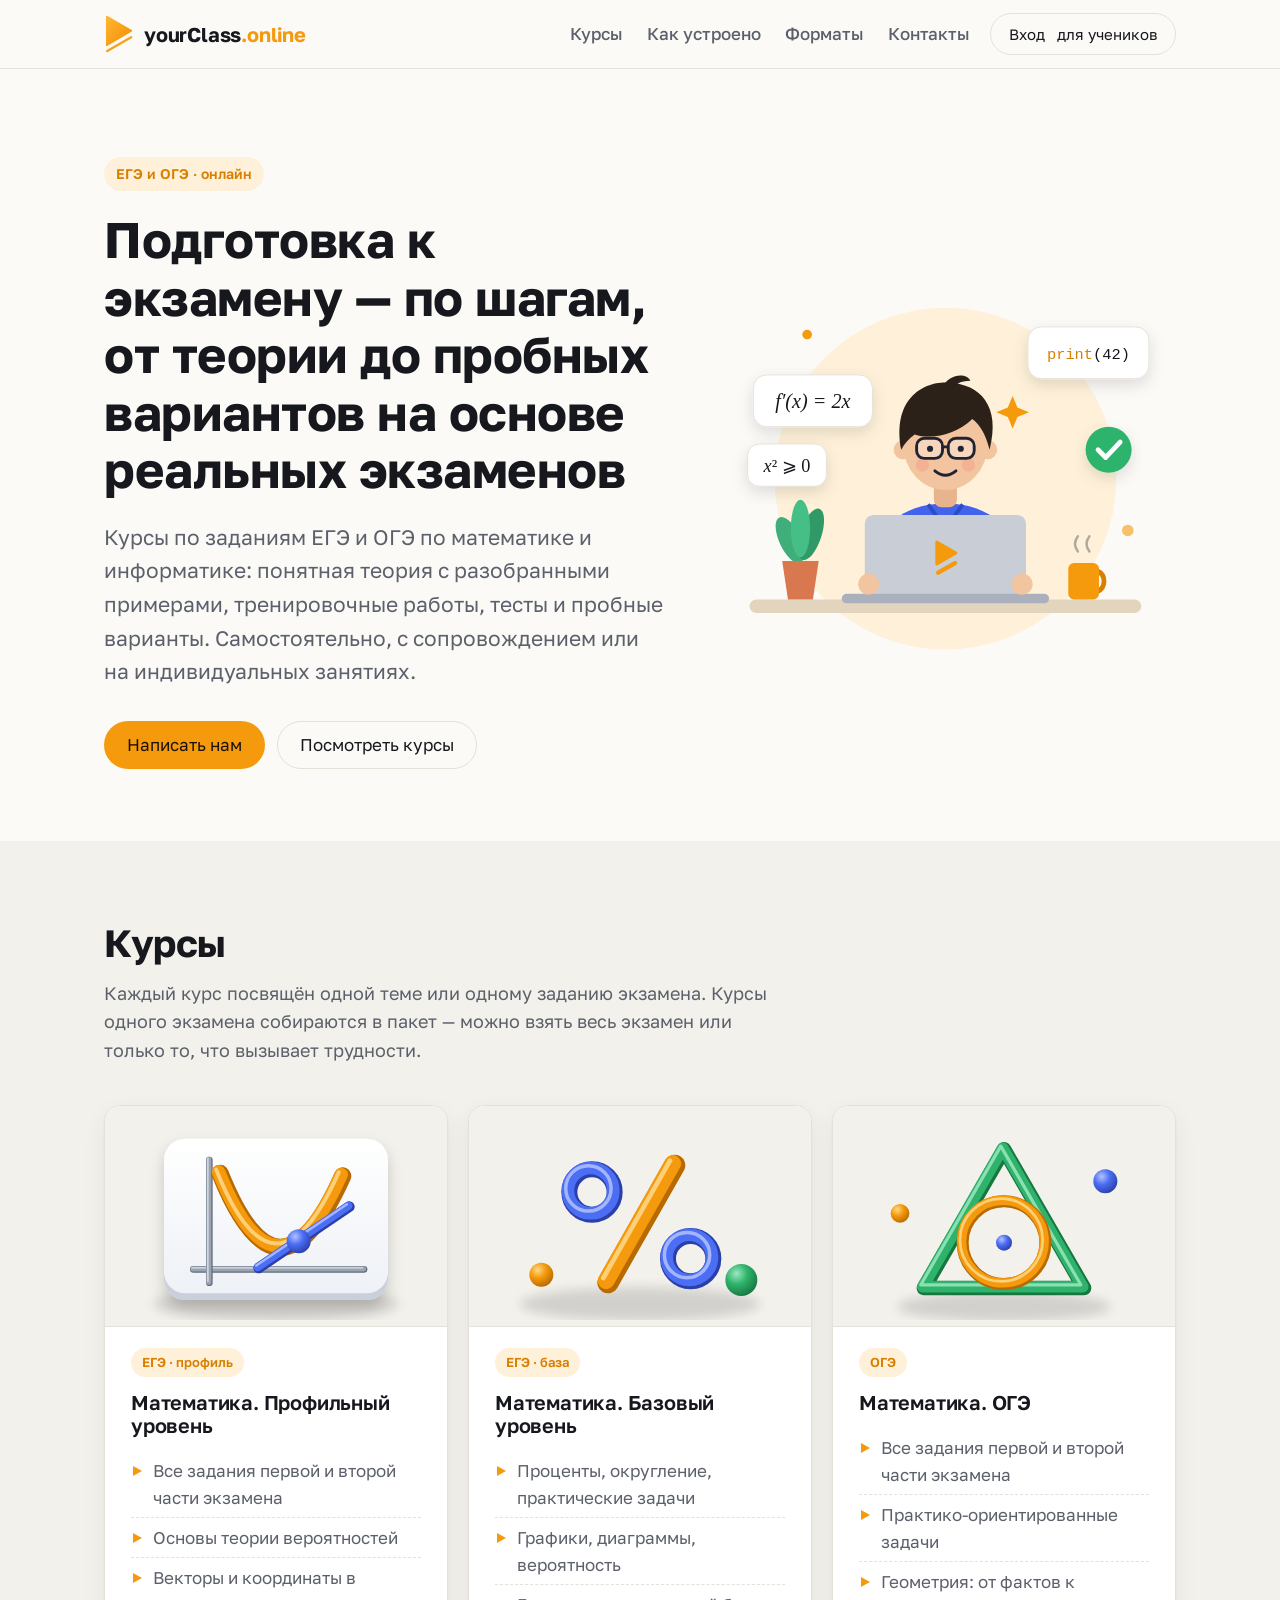
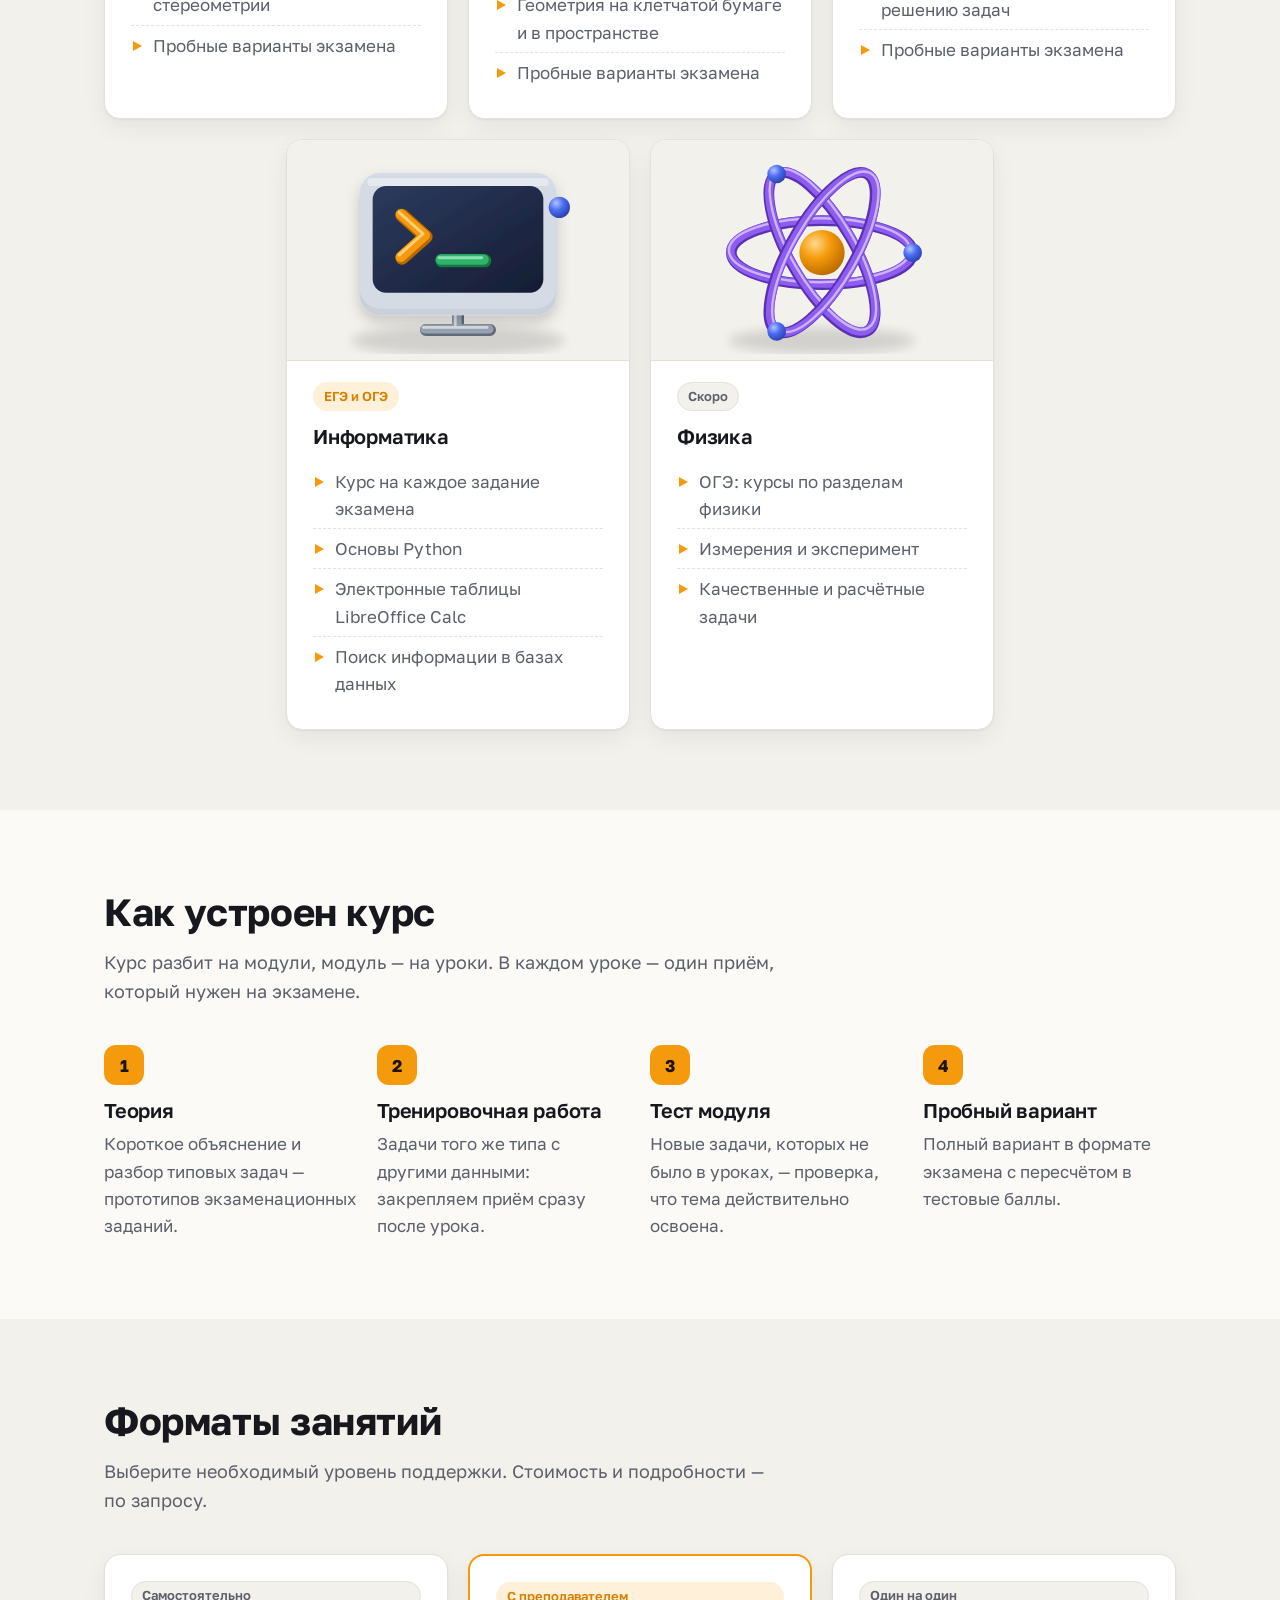
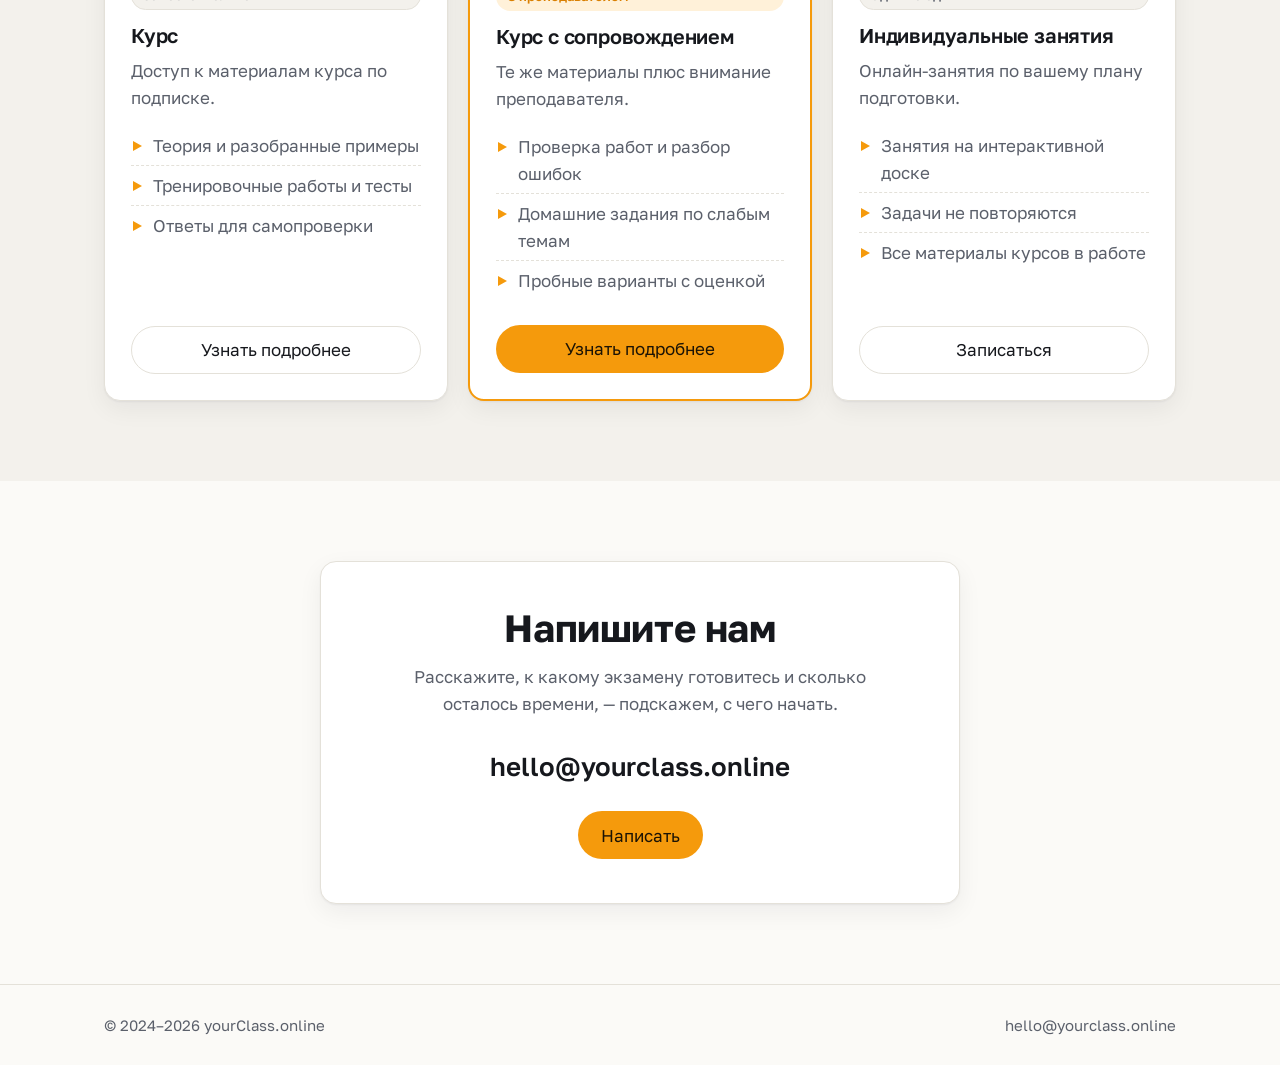
==== index.html @ dda25dcb "Лэндинг yourClass.online Co-Authored-By: Claude Opus 5.5 <noreply@anthropic.com>" ====
<!doctype html>
<html lang="ru">
<head>
<meta charset="utf-8">
<meta name="viewport" content="width=device-width, initial-scale=1">
<title>yourClass.online — подготовка к ЕГЭ и ОГЭ</title>
<meta name="description" content="Онлайн-подготовка к ЕГЭ и ОГЭ по математике и информатике: курсы по заданиям экзамена, тренировочные работы, тесты, пробные варианты и индивидуальные занятия.">
<link rel="canonical" href="https://yourclass.online/">
<meta property="og:type" content="website">
<meta property="og:title" content="yourClass.online — подготовка к ЕГЭ и ОГЭ">
<meta property="og:description" content="Курсы по заданиям экзамена, тренировочные работы, тесты и индивидуальные занятия.">
<meta property="og:url" content="https://yourclass.online/">
<meta property="og:image" content="https://yourclass.online/og-image.png">
<link rel="icon" href="favicon.svg" type="image/svg+xml">
<link rel="apple-touch-icon" href="apple-touch-icon.png">
<meta name="theme-color" content="#16181d" media="(prefers-color-scheme: dark)">
<meta name="theme-color" content="#fbfaf7" media="(prefers-color-scheme: light)">
<link rel="preconnect" href="https://fonts.googleapis.com">
<link rel="preconnect" href="https://fonts.gstatic.com" crossorigin>
<link href="https://fonts.googleapis.com/css2?family=Golos+Text:wght@400;500;600;700&display=swap" rel="stylesheet">
<style>
:root{
  --bg:#fbfaf7; --bg-alt:#f3f1ec; --surface:#ffffff; --text:#16181d; --muted:#5b606b;
  --line:#e4e1d9; --brand:#f59a0c; --brand-strong:#d97f00; --brand-soft:#fff1d9;
  --on-brand:#1b1305; --shadow:0 1px 2px rgba(20,20,30,.05),0 8px 24px rgba(20,20,30,.06);
  --radius:16px; --max:1120px;
  --ill-desk:#e3d5bd; --ill-laptop:#c9ced6; --ill-laptop-edge:#aab1bc; --ill-hoodie:#4263eb; --ill-hoodie-dark:#2f4bc4;
  --ill-panel:#eef1f6; --ill-panel-top:#ffffff; --ill-panel-edge:#c9d0db; --ill-monitor:#d5dbe5; --ill-shine:rgba(255,255,255,.4);
}
@media (prefers-color-scheme: dark){
  :root:not([data-theme="light"]){
    --bg:#16181d; --bg-alt:#1c1f25; --surface:#21252c; --text:#eef0f3; --muted:#a3a9b4;
    --line:#2f343d; --brand:#ffad2e; --brand-strong:#ffbf55; --brand-soft:#3a2c14;
    --on-brand:#1b1305; --shadow:0 1px 2px rgba(0,0,0,.3),0 8px 24px rgba(0,0,0,.25);
    --ill-desk:#3a3f48; --ill-laptop:#5b6370; --ill-laptop-edge:#474e5a; --ill-hoodie:#5c7cfa; --ill-hoodie-dark:#4263eb;
    --ill-panel:#2a2f38; --ill-panel-top:#3a404b; --ill-panel-edge:#14171c; --ill-monitor:#4a515d; --ill-shine:rgba(255,255,255,.06);
  }
}
:root[data-theme="dark"]{
  --bg:#16181d; --bg-alt:#1c1f25; --surface:#21252c; --text:#eef0f3; --muted:#a3a9b4;
  --line:#2f343d; --brand:#ffad2e; --brand-strong:#ffbf55; --brand-soft:#3a2c14;
  --on-brand:#1b1305; --shadow:0 1px 2px rgba(0,0,0,.3),0 8px 24px rgba(0,0,0,.25);
    --ill-desk:#3a3f48; --ill-laptop:#5b6370; --ill-laptop-edge:#474e5a; --ill-hoodie:#5c7cfa; --ill-hoodie-dark:#4263eb;
    --ill-panel:#2a2f38; --ill-panel-top:#3a404b; --ill-panel-edge:#14171c; --ill-monitor:#4a515d; --ill-shine:rgba(255,255,255,.06);
}
*{box-sizing:border-box}
html{scroll-behavior:smooth; -webkit-text-size-adjust:100%}
body{margin:0; background:var(--bg); color:var(--text);
  font:400 17px/1.6 "Golos Text",system-ui,-apple-system,"Segoe UI",sans-serif}
img,svg{display:block; max-width:100%}
a{color:inherit}
h1,h2,h3{line-height:1.15; margin:0; font-weight:700; letter-spacing:-.01em}
h1{font-size:clamp(30px,4.6vw,50px)}
h2{font-size:clamp(26px,3.6vw,38px)}
h3{font-size:20px; font-weight:600}
p{margin:0}
.wrap{max-width:var(--max); margin:0 auto; padding:0 24px}
@media (max-width:600px){ .wrap{padding:0 16px} body{font-size:16px} }

/* buttons */
.btn{display:inline-flex; align-items:center; justify-content:center; gap:8px;
  min-height:48px; padding:0 22px; border-radius:999px; border:1.5px solid transparent;
  font:600 16px/1 inherit; font-family:inherit; text-decoration:none; cursor:pointer;
  transition:background .15s,border-color .15s,transform .15s}
.btn:active{transform:translateY(1px)}
.btn-primary{background:var(--brand); color:var(--on-brand)}
.btn-primary:hover{background:var(--brand-strong)}
.btn-ghost{background:transparent; color:var(--text); border-color:var(--line)}
.btn-ghost:hover{border-color:var(--brand)}
.btn:focus-visible,a:focus-visible,input:focus-visible{outline:3px solid var(--brand); outline-offset:2px}

/* header */
header.top{position:sticky; top:0; z-index:20; background:color-mix(in srgb,var(--bg) 88%,transparent);
  backdrop-filter:saturate(1.4) blur(10px); -webkit-backdrop-filter:saturate(1.4) blur(10px);
  border-bottom:1px solid var(--line)}
.top .wrap{display:flex; align-items:center; gap:20px; height:68px}
.brand{display:flex; align-items:center; gap:10px; text-decoration:none; font-weight:700; font-size:20px; letter-spacing:-.01em}
.brand img{width:30px; height:40px}
.brand b{color:var(--brand)}
nav.links{display:flex; gap:24px; margin-left:auto}
nav.links a{text-decoration:none; color:var(--muted); font-weight:500}
nav.links a:hover{color:var(--text)}
.top .btn{min-height:42px; padding:0 18px; font-size:15px}
@media (max-width:860px){ nav.links{display:none} .top .btn{margin-left:auto} }
@media (max-width:480px){ .top .btn .opt{display:none} .brand{font-size:18px} }

/* hero */
.hero{padding:88px 0 72px; position:relative; overflow:hidden}
.hero .wrap{display:grid; grid-template-columns:1.1fr .9fr; gap:48px; align-items:center}
.eyebrow{display:inline-block; padding:6px 12px; border-radius:999px; background:var(--brand-soft);
  color:var(--brand-strong); font-weight:600; font-size:14px; margin-bottom:20px}
.hero p.lead{font-size:clamp(18px,2vw,21px); color:var(--muted); margin:22px 0 32px; max-width:34em}
.cta{display:flex; flex-wrap:wrap; gap:12px}
.hero-art{justify-self:center; width:100%; max-width:480px; height:auto; overflow:visible}
.float{animation:bob 6s ease-in-out infinite}
.f2{animation-delay:-2s}.f3{animation-delay:-4s}
@keyframes bob{0%,100%{transform:translateY(0)}50%{transform:translateY(-8px)}}
@media (prefers-reduced-motion:reduce){.float{animation:none}}
@media (max-width:860px){
  .hero{padding:48px 0 56px}
  .hero .wrap{grid-template-columns:1fr; gap:32px}
  .hero-art{max-width:380px}
}

/* sections */
section{padding:80px 0}
section.alt{background:var(--bg-alt)}
.sec-head{max-width:40em; margin-bottom:40px}
.sec-head p{color:var(--muted); margin-top:14px; font-size:18px}
@media (max-width:600px){ section{padding:56px 0} .sec-head{margin-bottom:28px} }

.grid{display:grid; gap:20px}
.g3{grid-template-columns:repeat(3,1fr)}
.g2{grid-template-columns:repeat(2,1fr)}
@media (max-width:960px){ .g3{grid-template-columns:repeat(2,1fr)} }
@media (max-width:640px){ .g3,.g2{grid-template-columns:1fr} }

.card{background:var(--surface); border:1px solid var(--line); border-radius:var(--radius);
  padding:26px; box-shadow:var(--shadow)}
.card p{color:var(--muted); margin-top:10px}
.card ul{margin:14px 0 0; padding:0; list-style:none; color:var(--muted)}
.card li{padding:6px 0 6px 22px; position:relative; border-top:1px dashed var(--line)}
.card li:first-child{border-top:0}
.card li::before{content:""; position:absolute; left:2px; top:15px; width:0; height:0;
  border-left:9px solid var(--brand); border-top:5px solid transparent; border-bottom:5px solid transparent}
.courses{display:flex; flex-wrap:wrap; justify-content:center; gap:20px}
.courses .card{padding:0 26px 26px; overflow:hidden; flex:0 1 calc((100% - 40px)/3)}
@media (max-width:960px){ .courses .card{flex-basis:calc((100% - 20px)/2)} }
@media (max-width:640px){ .courses .card{flex-basis:100%} }
.art{margin:0 -26px 20px; background:var(--bg-alt); border-bottom:1px solid var(--line); padding:14px 0 6px}
.card-art{display:block; width:100%; max-width:320px; height:auto; margin:0 auto}
.tag{display:inline-block; font-size:13px; font-weight:600; padding:3px 10px; border-radius:999px;
  background:var(--bg-alt); color:var(--muted); border:1px solid var(--line); margin-bottom:14px}
.tag.hot{background:var(--brand-soft); color:var(--brand-strong); border-color:transparent}

/* steps */
.steps{counter-reset:s; display:grid; grid-template-columns:repeat(4,1fr); gap:20px}
.step{position:relative; padding-top:54px}
.step::before{counter-increment:s; content:counter(s); position:absolute; top:0; left:0;
  width:40px; height:40px; border-radius:12px; display:grid; place-items:center;
  background:var(--brand); color:var(--on-brand); font-weight:700}
.step p{color:var(--muted); margin-top:8px}
@media (max-width:960px){ .steps{grid-template-columns:repeat(2,1fr)} }
@media (max-width:560px){ .steps{grid-template-columns:1fr} }

/* plans */
.plan{display:flex; flex-direction:column}
.plan.featured{border:2px solid var(--brand)}
.plan .btn{margin-top:auto}
.plan ul{margin-bottom:24px}

/* contact */
.contact{text-align:center}
.contact .card{max-width:640px; margin:0 auto; padding:44px 28px}
.contact p{margin:14px auto 28px; max-width:30em}
.mail{display:block; font-weight:600; font-size:clamp(20px,3vw,26px); margin-bottom:24px; text-decoration:none; word-break:break-all}
.mail:hover{color:var(--brand-strong)}

footer{border-top:1px solid var(--line); padding:28px 0; color:var(--muted); font-size:15px}
footer .wrap{display:flex; flex-wrap:wrap; gap:12px 24px; align-items:center; justify-content:space-between}
footer a{text-decoration:none}
footer a:hover{color:var(--text)}

/* login dialog */
dialog{border:0; padding:0; border-radius:20px; background:var(--surface); color:var(--text);
  width:min(420px,calc(100vw - 32px)); box-shadow:0 30px 80px rgba(0,0,0,.35)}
dialog::backdrop{background:rgba(10,12,16,.55); backdrop-filter:blur(3px)}
.dlg{padding:32px 28px 28px; position:relative}
.dlg img{width:30px; height:40px; margin-bottom:16px}
.dlg h2{font-size:26px}
.dlg .sub{color:var(--muted); margin:8px 0 22px; font-size:15px}
.field{display:block; margin-bottom:14px}
.field span{display:block; font-size:14px; font-weight:500; margin-bottom:6px}
.field input{width:100%; min-height:48px; padding:0 14px; border-radius:12px; border:1.5px solid var(--line);
  background:var(--bg); color:var(--text); font:inherit; font-size:16px}
.field input:focus{border-color:var(--brand); outline:none}
.dlg .btn{width:100%; margin-top:8px}
.close{position:absolute; top:12px; right:12px; width:40px; height:40px; border-radius:50%;
  border:0; background:transparent; color:var(--muted); font-size:26px; line-height:1; cursor:pointer}
.close:hover{background:var(--bg-alt); color:var(--text)}
.notice{display:none; margin-top:18px; padding:14px 16px; border-radius:12px; background:var(--brand-soft); font-size:15px}
.notice.show{display:block}
</style>
</head>
<body>
<!--art:defs--><svg width="0" height="0" style="position:absolute" aria-hidden="true"><defs><radialGradient id="ball-or" cx=".35" cy=".3" r=".75"><stop offset="0" stop-color="#FFD98A"/><stop offset=".45" stop-color="#F59A0C"/><stop offset="1" stop-color="#B86A00"/></radialGradient><radialGradient id="ball-bl" cx=".35" cy=".3" r=".75"><stop offset="0" stop-color="#B3C3FF"/><stop offset=".45" stop-color="#4C6EF5"/><stop offset="1" stop-color="#2A3FA8"/></radialGradient><radialGradient id="ball-gr" cx=".35" cy=".3" r=".75"><stop offset="0" stop-color="#9BE8BE"/><stop offset=".45" stop-color="#2FB36C"/><stop offset="1" stop-color="#17773F"/></radialGradient><radialGradient id="ball-pu" cx=".35" cy=".3" r=".75"><stop offset="0" stop-color="#D6C2FF"/><stop offset=".45" stop-color="#8E5CF0"/><stop offset="1" stop-color="#5A31B0"/></radialGradient><radialGradient id="ball-gy" cx=".35" cy=".3" r=".75"><stop offset="0" stop-color="#E6EAF0"/><stop offset=".45" stop-color="#9AA3B2"/><stop offset="1" stop-color="#626B7A"/></radialGradient><linearGradient id="panel" x1="0" y1="0" x2="0" y2="1"><stop offset="0" stop-color="var(--ill-panel-top)"/><stop offset="1" stop-color="var(--ill-panel)"/></linearGradient><linearGradient id="screen" x1="0" y1="0" x2="1" y2="1"><stop offset="0" stop-color="#2c3a5e"/><stop offset="1" stop-color="#151d33"/></linearGradient><filter id="blur" x="-20%" y="-200%" width="140%" height="500%"><feGaussianBlur stdDeviation="4"/></filter><filter id="ds" x="-20%" y="-20%" width="140%" height="150%"><feDropShadow dx="0" dy="5" stdDeviation="5" flood-color="#000" flood-opacity=".18"/></filter></defs></svg><!--/art-->

<header class="top">
  <div class="wrap">
    <a class="brand" href="#" aria-label="yourClass.online — на главную">
      <img src="logo.svg" alt="" width="30" height="40">
      <span>yourClass<b>.online</b></span>
    </a>
    <nav class="links" aria-label="Разделы">
      <a href="#courses">Курсы</a>
      <a href="#how">Как устроено</a>
      <a href="#plans">Форматы</a>
      <a href="#contact">Контакты</a>
    </nav>
    <button class="btn btn-ghost" type="button" data-open-login>Вход<span class="opt">&nbsp;для учеников</span></button>
  </div>
</header>

<main>
  <section class="hero">
    <div class="wrap">
      <div>
        <span class="eyebrow">ЕГЭ и ОГЭ · онлайн</span>
        <h1>Подготовка к экзамену — по шагам, от теории до пробных вариантов на основе реальных экзаменов</h1>
        <p class="lead">Курсы по заданиям ЕГЭ и ОГЭ по математике и информатике: понятная теория с разобранными примерами, тренировочные работы, тесты и пробные варианты. Самостоятельно, с сопровождением или на индивидуальных занятиях.</p>
        <div class="cta">
          <a class="btn btn-primary" href="#contact">Написать нам</a>
          <a class="btn btn-ghost" href="#courses">Посмотреть курсы</a>
        </div>
      </div>
      <svg class="hero-art" viewBox="0 0 480 440" role="img" aria-label="Ученик занимается за ноутбуком">
        <defs>
          <filter id="sh" x="-20%" y="-20%" width="140%" height="160%"><feDropShadow dx="0" dy="6" stdDeviation="8" flood-color="#000" flood-opacity=".12"/></filter>
        </defs>
        <circle cx="240" cy="236" r="178" fill="var(--brand-soft)"/>
        <circle cx="96" cy="86" r="5" fill="var(--brand)"/>
        <circle cx="430" cy="290" r="6" fill="var(--brand)" opacity=".6"/>
        <path d="M310 150 l5 12 12 5 -12 5 -5 12 -5 -12 -12 -5 12 -5z" fill="var(--brand)"/>
        <!-- стол -->
        <rect x="36" y="362" width="408" height="14" rx="7" fill="var(--ill-desk)"/>
        <!-- растение -->
        <ellipse cx="78" cy="300" rx="11" ry="26" fill="#3fae7a" transform="rotate(-25 78 300)"/>
        <ellipse cx="100" cy="294" rx="11" ry="28" fill="#2f9a68" transform="rotate(18 100 294)"/>
        <ellipse cx="89" cy="288" rx="10" ry="30" fill="#46bf86"/>
        <path d="M70 322 H108 L102 362 H76 Z" fill="#d9784f"/>
        <!-- кружка -->
        <path d="M398 332 a12 12 0 0 1 0 22" fill="none" stroke="var(--brand-strong)" stroke-width="5"/>
        <rect x="368" y="324" width="32" height="38" rx="6" fill="var(--brand)"/>
        <path d="M378 312 q-6 -8 0 -16 M390 312 q-6 -8 0 -16" fill="none" stroke="var(--muted)" stroke-width="2.5" stroke-linecap="round" opacity=".5"/>
        <!-- ученик -->
        <path d="M156 362 C156 300 184 262 240 262 C296 262 324 300 324 362 Z" fill="var(--ill-hoodie)"/>
        <path d="M222 263 L240 288 L258 263" fill="none" stroke="var(--ill-hoodie-dark)" stroke-width="4" stroke-linejoin="round"/>
        <rect x="228" y="236" width="24" height="30" rx="8" fill="#e8b48e"/>
        <circle cx="196" cy="206" r="10" fill="#f2c5a0"/>
        <circle cx="284" cy="206" r="10" fill="#f2c5a0"/>
        <ellipse cx="240" cy="200" rx="44" ry="48" fill="#f2c5a0"/>
        <path d="M194 206 C184 152 218 134 244 136 C276 138 298 160 286 206 C282 190 276 180 268 174 C252 190 226 196 208 190 C202 194 197 200 194 206 Z" fill="#2b2118"/>
        <path d="M236 142 C244 126 262 126 266 134 C256 134 248 138 244 146 Z" fill="#2b2118"/>
        <circle cx="216" cy="222" r="7" fill="#f4a38a" opacity=".55"/>
        <circle cx="264" cy="222" r="7" fill="#f4a38a" opacity=".55"/>
        <rect x="210" y="194" width="27" height="21" rx="8" fill="#fff" fill-opacity=".3" stroke="#1f2430" stroke-width="3"/>
        <rect x="243" y="194" width="27" height="21" rx="8" fill="#fff" fill-opacity=".3" stroke="#1f2430" stroke-width="3"/>
        <path d="M237 203 h6" stroke="#1f2430" stroke-width="3"/>
        <circle cx="224" cy="205" r="3.2" fill="#1f2430"/>
        <circle cx="256" cy="205" r="3.2" fill="#1f2430"/>
        <path d="M229 228 Q240 237 251 228" fill="none" stroke="#1f2430" stroke-width="3" stroke-linecap="round"/>
        <!-- ноутбук -->
        <rect x="156" y="274" width="168" height="88" rx="9" fill="var(--ill-laptop)"/>
        <path d="M231 302 V325 L251 313.5 Z" fill="var(--brand)" stroke="var(--brand)" stroke-width="3" stroke-linejoin="round"/>
        <path d="M232.5 334 L250 324" stroke="var(--brand)" stroke-width="4.5" stroke-linecap="round"/>
        <rect x="132" y="356" width="216" height="10" rx="5" fill="var(--ill-laptop-edge)"/>
        <circle cx="160" cy="346" r="11" fill="#f2c5a0"/>
        <circle cx="320" cy="346" r="11" fill="#f2c5a0"/>
        <!-- карточки -->
        <g class="float f1" filter="url(#sh)">
          <rect x="40" y="128" width="124" height="54" rx="14" fill="var(--surface)" stroke="var(--line)"/>
          <text x="102" y="162" text-anchor="middle" font-family="'STIX Two Math','Cambria Math',Georgia,serif" font-style="italic" font-size="21" fill="var(--text)">f′(x) = 2x</text>
        </g>
        <g class="float f2" filter="url(#sh)">
          <rect x="326" y="78" width="126" height="54" rx="14" fill="var(--surface)" stroke="var(--line)"/>
          <text x="389" y="111" text-anchor="middle" font-family="Menlo,Consolas,monospace" font-size="16" fill="var(--text)"><tspan fill="var(--brand-strong)">print</tspan>(42)</text>
        </g>
        <g class="float f3" filter="url(#sh)">
          <circle cx="410" cy="206" r="24" fill="#2fb36c"/>
          <path d="M399 206 l8 8 15 -16" fill="none" stroke="#fff" stroke-width="5" stroke-linecap="round" stroke-linejoin="round"/>
        </g>
        <g class="float f2" filter="url(#sh)">
          <rect x="34" y="200" width="82" height="44" rx="12" fill="var(--surface)" stroke="var(--line)"/>
          <text x="75" y="229" text-anchor="middle" font-family="'STIX Two Math','Cambria Math',Georgia,serif" font-size="19" fill="var(--text)"><tspan font-style="italic">x</tspan>² ⩾ 0</text>
        </g>
      </svg>
    </div>
  </section>

  <section id="courses" class="alt">
    <div class="wrap">
      <div class="sec-head">
        <h2>Курсы</h2>
        <p>Каждый курс посвящён одной теме или одному заданию экзамена. Курсы одного экзамена собираются в пакет — можно взять весь экзамен или только то, что вызывает трудности.</p>
      </div>
      <div class="courses">
        <article class="card">
          <div class="art"><!--art:prof--><svg class="card-art" viewBox="0 0 240 150" role="img" aria-label="График функции и касательная"><ellipse cx="120" cy="138" rx="92" ry="12.9" fill="#000" opacity=".13" filter="url(#blur)"/><g filter="url(#ds)"><rect x="36" y="19" width="168" height="116" rx="16" fill="var(--ill-panel-edge)"/><rect x="36" y="14" width="168" height="116" rx="16" fill="url(#panel)"/><rect x="42" y="18" width="156" height="6" rx="3" fill="var(--ill-shine)"/></g><g ><path d="M58 112 H186" fill="none" stroke="#626B7A" stroke-width="5" stroke-linecap="round" stroke-linejoin="round"/><path d="M58 112 H186" fill="none" stroke="#9AA3B2" stroke-width="3.9" stroke-linecap="round" stroke-linejoin="round" transform="translate(-0.4 -0.4)"/><path d="M58 112 H186" fill="none" stroke="#E6EAF0" stroke-width="1.1" stroke-linecap="round" stroke-linejoin="round" opacity=".85" transform="translate(-1.1 -1.1)"/></g><g ><path d="M70 122 V30" fill="none" stroke="#626B7A" stroke-width="5" stroke-linecap="round" stroke-linejoin="round"/><path d="M70 122 V30" fill="none" stroke="#9AA3B2" stroke-width="3.9" stroke-linecap="round" stroke-linejoin="round" transform="translate(-0.4 -0.4)"/><path d="M70 122 V30" fill="none" stroke="#E6EAF0" stroke-width="1.1" stroke-linecap="round" stroke-linejoin="round" opacity=".85" transform="translate(-1.1 -1.1)"/></g><g ><path d="M78 40 Q122 150 170 42" fill="none" stroke="#B86A00" stroke-width="13" stroke-linecap="round" stroke-linejoin="round"/><path d="M78 40 Q122 150 170 42" fill="none" stroke="#F59A0C" stroke-width="10.1" stroke-linecap="round" stroke-linejoin="round" transform="translate(-1.1 -1.1)"/><path d="M78 40 Q122 150 170 42" fill="none" stroke="#FFD98A" stroke-width="2.9" stroke-linecap="round" stroke-linejoin="round" opacity=".85" transform="translate(-2.9 -2.9)"/></g><g ><path d="M107 111 L175 65" fill="none" stroke="#2A3FA8" stroke-width="8" stroke-linecap="round" stroke-linejoin="round"/><path d="M107 111 L175 65" fill="none" stroke="#4C6EF5" stroke-width="6.2" stroke-linecap="round" stroke-linejoin="round" transform="translate(-0.7 -0.7)"/><path d="M107 111 L175 65" fill="none" stroke="#B3C3FF" stroke-width="1.8" stroke-linecap="round" stroke-linejoin="round" opacity=".85" transform="translate(-1.8 -1.8)"/></g><circle cx="137" cy="91" r="9" fill="url(#ball-bl)"/></svg><!--/art--></div>
          <span class="tag hot">ЕГЭ · профиль</span>
          <h3>Математика. Профильный уровень</h3>
          <ul>
            <li>Все задания первой и второй части экзамена</li>
            <li>Основы теории вероятностей</li>
            <li>Векторы и координаты в стереометрии</li>
            <li>Пробные варианты экзамена</li>
          </ul>
        </article>
        <article class="card">
          <div class="art"><!--art:base--><svg class="card-art" viewBox="0 0 240 150" role="img" aria-label="Знак процента"><ellipse cx="120" cy="138" rx="90" ry="12.6" fill="#000" opacity=".13" filter="url(#blur)"/><g ><path d="M146 34 L96 122" fill="none" stroke="#B86A00" stroke-width="16" stroke-linecap="round" stroke-linejoin="round"/><path d="M146 34 L96 122" fill="none" stroke="#F59A0C" stroke-width="12.5" stroke-linecap="round" stroke-linejoin="round" transform="translate(-1.4 -1.4)"/><path d="M146 34 L96 122" fill="none" stroke="#FFD98A" stroke-width="3.5" stroke-linecap="round" stroke-linejoin="round" opacity=".85" transform="translate(-3.5 -3.5)"/></g><g ><path d="M84 54 m-17 0 a17 17 0 1 0 34 0 a17 17 0 1 0 -34 0" fill="none" stroke="#2A3FA8" stroke-width="12" stroke-linecap="round" stroke-linejoin="round"/><path d="M84 54 m-17 0 a17 17 0 1 0 34 0 a17 17 0 1 0 -34 0" fill="none" stroke="#4C6EF5" stroke-width="9.4" stroke-linecap="round" stroke-linejoin="round" transform="translate(-1.0 -1.0)"/><path d="M84 54 m-17 0 a17 17 0 1 0 34 0 a17 17 0 1 0 -34 0" fill="none" stroke="#B3C3FF" stroke-width="2.6" stroke-linecap="round" stroke-linejoin="round" opacity=".85" transform="translate(-2.7 -2.7)"/></g><g ><path d="M158 104 m-17 0 a17 17 0 1 0 34 0 a17 17 0 1 0 -34 0" fill="none" stroke="#2A3FA8" stroke-width="12" stroke-linecap="round" stroke-linejoin="round"/><path d="M158 104 m-17 0 a17 17 0 1 0 34 0 a17 17 0 1 0 -34 0" fill="none" stroke="#4C6EF5" stroke-width="9.4" stroke-linecap="round" stroke-linejoin="round" transform="translate(-1.0 -1.0)"/><path d="M158 104 m-17 0 a17 17 0 1 0 34 0 a17 17 0 1 0 -34 0" fill="none" stroke="#B3C3FF" stroke-width="2.6" stroke-linecap="round" stroke-linejoin="round" opacity=".85" transform="translate(-2.7 -2.7)"/></g><circle cx="196" cy="120" r="12" fill="url(#ball-gr)"/><circle cx="46" cy="116" r="9" fill="url(#ball-or)"/></svg><!--/art--></div>
          <span class="tag hot">ЕГЭ · база</span>
          <h3>Математика. Базовый уровень</h3>
          <ul>
            <li>Проценты, округление, практические задачи</li>
            <li>Графики, диаграммы, вероятность</li>
            <li>Геометрия на клетчатой бумаге и в пространстве</li>
            <li>Пробные варианты экзамена</li>
          </ul>
        </article>
        <article class="card">
          <div class="art"><!--art:oge--><svg class="card-art" viewBox="0 0 240 150" role="img" aria-label="Треугольник со вписанной окружностью"><ellipse cx="120" cy="140" rx="80" ry="11.2" fill="#000" opacity=".13" filter="url(#blur)"/><g ><path d="M60 126 L180 126 L120 22 Z" fill="none" stroke="#17773F" stroke-width="11" stroke-linecap="round" stroke-linejoin="round"/><path d="M60 126 L180 126 L120 22 Z" fill="none" stroke="#2FB36C" stroke-width="8.6" stroke-linecap="round" stroke-linejoin="round" transform="translate(-0.9 -0.9)"/><path d="M60 126 L180 126 L120 22 Z" fill="none" stroke="#9BE8BE" stroke-width="2.4" stroke-linecap="round" stroke-linejoin="round" opacity=".85" transform="translate(-2.4 -2.4)"/></g><g ><path d="M120 92 m-31 0 a31 31 0 1 0 62 0 a31 31 0 1 0 -62 0" fill="none" stroke="#B86A00" stroke-width="9" stroke-linecap="round" stroke-linejoin="round"/><path d="M120 92 m-31 0 a31 31 0 1 0 62 0 a31 31 0 1 0 -62 0" fill="none" stroke="#F59A0C" stroke-width="7.0" stroke-linecap="round" stroke-linejoin="round" transform="translate(-0.8 -0.8)"/><path d="M120 92 m-31 0 a31 31 0 1 0 62 0 a31 31 0 1 0 -62 0" fill="none" stroke="#FFD98A" stroke-width="2.0" stroke-linecap="round" stroke-linejoin="round" opacity=".85" transform="translate(-2.0 -2.0)"/></g><circle cx="120" cy="92" r="6" fill="url(#ball-bl)"/><circle cx="196" cy="46" r="9" fill="url(#ball-bl)"/><circle cx="42" cy="70" r="7" fill="url(#ball-or)"/></svg><!--/art--></div>
          <span class="tag hot">ОГЭ</span>
          <h3>Математика. ОГЭ</h3>
          <ul>
            <li>Все задания первой и второй части экзамена</li>
            <li>Практико-ориентированные задачи</li>
            <li>Геометрия: от фактов к решению задач</li>
            <li>Пробные варианты экзамена</li>
          </ul>
        </article>
        <article class="card">
          <div class="art"><!--art:inf--><svg class="card-art" viewBox="0 0 240 150" role="img" aria-label="Монитор с командной строкой"><ellipse cx="120" cy="140" rx="80" ry="11.2" fill="#000" opacity=".13" filter="url(#blur)"/><g ><path d="M120 116 V130 M96 132 H144" fill="none" stroke="#626B7A" stroke-width="9" stroke-linecap="round" stroke-linejoin="round"/><path d="M120 116 V130 M96 132 H144" fill="none" stroke="#9AA3B2" stroke-width="7.0" stroke-linecap="round" stroke-linejoin="round" transform="translate(-0.8 -0.8)"/><path d="M120 116 V130 M96 132 H144" fill="none" stroke="#E6EAF0" stroke-width="2.0" stroke-linecap="round" stroke-linejoin="round" opacity=".85" transform="translate(-2.0 -2.0)"/></g><g filter="url(#ds)"><rect x="46" y="19" width="148" height="102" rx="16" fill="var(--ill-panel-edge)"/><rect x="46" y="14" width="148" height="102" rx="16" fill="var(--ill-monitor)"/><rect x="52" y="18" width="136" height="6" rx="3" fill="var(--ill-shine)"/><rect x="56" y="24" width="128" height="80" rx="10" fill="url(#screen)"/></g><g ><path d="M78 46 L96 62 L78 78" fill="none" stroke="#B86A00" stroke-width="10" stroke-linecap="round" stroke-linejoin="round"/><path d="M78 46 L96 62 L78 78" fill="none" stroke="#F59A0C" stroke-width="7.8" stroke-linecap="round" stroke-linejoin="round" transform="translate(-0.9 -0.9)"/><path d="M78 46 L96 62 L78 78" fill="none" stroke="#FFD98A" stroke-width="2.2" stroke-linecap="round" stroke-linejoin="round" opacity=".85" transform="translate(-2.2 -2.2)"/></g><g ><path d="M108 80 H140" fill="none" stroke="#17773F" stroke-width="10" stroke-linecap="round" stroke-linejoin="round"/><path d="M108 80 H140" fill="none" stroke="#2FB36C" stroke-width="7.8" stroke-linecap="round" stroke-linejoin="round" transform="translate(-0.9 -0.9)"/><path d="M108 80 H140" fill="none" stroke="#9BE8BE" stroke-width="2.2" stroke-linecap="round" stroke-linejoin="round" opacity=".85" transform="translate(-2.2 -2.2)"/></g><circle cx="196" cy="40" r="8" fill="url(#ball-bl)"/></svg><!--/art--></div>
          <span class="tag hot">ЕГЭ и ОГЭ</span>
          <h3>Информатика</h3>
          <ul>
            <li>Курс на каждое задание экзамена</li>
            <li>Основы Python</li>
            <li>Электронные таблицы LibreOffice Calc</li>
            <li>Поиск информации в базах данных</li>
          </ul>
        </article>
        <article class="card">
          <div class="art"><!--art:phys--><svg class="card-art" viewBox="0 0 240 150" role="img" aria-label="Модель атома"><ellipse cx="120" cy="140" rx="70" ry="9.8" fill="#000" opacity=".13" filter="url(#blur)"/><g transform="rotate(0 120 74)"><g ><path d="M120 74 m-68 0 a68 24 0 1 0 136 0 a68 24 0 1 0 -136 0" fill="none" stroke="#5A31B0" stroke-width="8" stroke-linecap="round" stroke-linejoin="round"/><path d="M120 74 m-68 0 a68 24 0 1 0 136 0 a68 24 0 1 0 -136 0" fill="none" stroke="#8E5CF0" stroke-width="6.2" stroke-linecap="round" stroke-linejoin="round" transform="translate(-0.7 -0.7)"/><path d="M120 74 m-68 0 a68 24 0 1 0 136 0 a68 24 0 1 0 -136 0" fill="none" stroke="#D6C2FF" stroke-width="1.8" stroke-linecap="round" stroke-linejoin="round" opacity=".85" transform="translate(-1.8 -1.8)"/></g></g><g transform="rotate(60 120 74)"><g ><path d="M120 74 m-68 0 a68 24 0 1 0 136 0 a68 24 0 1 0 -136 0" fill="none" stroke="#5A31B0" stroke-width="8" stroke-linecap="round" stroke-linejoin="round"/><path d="M120 74 m-68 0 a68 24 0 1 0 136 0 a68 24 0 1 0 -136 0" fill="none" stroke="#8E5CF0" stroke-width="6.2" stroke-linecap="round" stroke-linejoin="round" transform="translate(-0.7 -0.7)"/><path d="M120 74 m-68 0 a68 24 0 1 0 136 0 a68 24 0 1 0 -136 0" fill="none" stroke="#D6C2FF" stroke-width="1.8" stroke-linecap="round" stroke-linejoin="round" opacity=".85" transform="translate(-1.8 -1.8)"/></g></g><g transform="rotate(120 120 74)"><g ><path d="M120 74 m-68 0 a68 24 0 1 0 136 0 a68 24 0 1 0 -136 0" fill="none" stroke="#5A31B0" stroke-width="8" stroke-linecap="round" stroke-linejoin="round"/><path d="M120 74 m-68 0 a68 24 0 1 0 136 0 a68 24 0 1 0 -136 0" fill="none" stroke="#8E5CF0" stroke-width="6.2" stroke-linecap="round" stroke-linejoin="round" transform="translate(-0.7 -0.7)"/><path d="M120 74 m-68 0 a68 24 0 1 0 136 0 a68 24 0 1 0 -136 0" fill="none" stroke="#D6C2FF" stroke-width="1.8" stroke-linecap="round" stroke-linejoin="round" opacity=".85" transform="translate(-1.8 -1.8)"/></g></g><circle cx="120" cy="74" r="17" fill="url(#ball-or)"/><circle cx="188" cy="74" r="7" fill="url(#ball-bl)"/><circle cx="86" cy="133" r="7" fill="url(#ball-bl)"/><circle cx="86" cy="15" r="7" fill="url(#ball-bl)"/></svg><!--/art--></div>
          <span class="tag">Скоро</span>
          <h3>Физика</h3>
          <ul>
            <li>ОГЭ: курсы по разделам физики</li>
            <li>Измерения и эксперимент</li>
            <li>Качественные и расчётные задачи</li>
          </ul>
        </article>
      </div>
    </div>
  </section>

  <section id="how">
    <div class="wrap">
      <div class="sec-head">
        <h2>Как устроен курс</h2>
        <p>Курс разбит на модули, модуль — на уроки. В каждом уроке — один приём, который нужен на экзамене.</p>
      </div>
      <div class="steps">
        <div class="step">
          <h3>Теория</h3>
          <p>Короткое объяснение и разбор типовых задач — прототипов экзаменационных заданий.</p>
        </div>
        <div class="step">
          <h3>Тренировочная работа</h3>
          <p>Задачи того же типа с другими данными: закрепляем приём сразу после урока.</p>
        </div>
        <div class="step">
          <h3>Тест модуля</h3>
          <p>Новые задачи, которых не было в уроках, — проверка, что тема действительно освоена.</p>
        </div>
        <div class="step">
          <h3>Пробный вариант</h3>
          <p>Полный вариант в формате экзамена с пересчётом в тестовые баллы.</p>
        </div>
      </div>
    </div>
  </section>

  <section id="plans" class="alt">
    <div class="wrap">
      <div class="sec-head">
        <h2>Форматы занятий</h2>
        <p>Выберите необходимый уровень поддержки. Стоимость и подробности — по запросу.</p>
      </div>
      <div class="grid g3">
        <article class="card plan">
          <span class="tag">Самостоятельно</span>
          <h3>Курс</h3>
          <p>Доступ к материалам курса по подписке.</p>
          <ul>
            <li>Теория и разобранные примеры</li>
            <li>Тренировочные работы и тесты</li>
            <li>Ответы для самопроверки</li>
          </ul>
          <a class="btn btn-ghost" href="#contact">Узнать подробнее</a>
        </article>
        <article class="card plan featured">
          <span class="tag hot">С преподавателем</span>
          <h3>Курс с сопровождением</h3>
          <p>Те же материалы плюс внимание преподавателя.</p>
          <ul>
            <li>Проверка работ и разбор ошибок</li>
            <li>Домашние задания по слабым темам</li>
            <li>Пробные варианты с оценкой</li>
          </ul>
          <a class="btn btn-primary" href="#contact">Узнать подробнее</a>
        </article>
        <article class="card plan">
          <span class="tag">Один на один</span>
          <h3>Индивидуальные занятия</h3>
          <p>Онлайн-занятия по вашему плану подготовки.</p>
          <ul>
            <li>Занятия на интерактивной доске</li>
            <li>Задачи не повторяются</li>
            <li>Все материалы курсов в работе</li>
          </ul>
          <a class="btn btn-ghost" href="#contact">Записаться</a>
        </article>
      </div>
    </div>
  </section>

  <section id="contact" class="contact">
    <div class="wrap">
      <div class="card">
        <h2>Напишите нам</h2>
        <p>Расскажите, к какому экзамену готовитесь и сколько осталось времени, — подскажем, с чего начать.</p>
        <a class="mail" href="#contact" data-mail>hello [at] yourclass.online</a>
        <a class="btn btn-primary" href="#contact" data-mail data-subject="Вопрос с сайта" data-keep-text>Написать</a>
      </div>
    </div>
  </section>
</main>

<footer>
  <div class="wrap">
    <span>© 2024–<span id="y">2026</span> yourClass.online</span>
    <a href="#contact" data-mail>hello [at] yourclass.online</a>
  </div>
</footer>

<dialog id="login" aria-labelledby="login-title">
  <div class="dlg">
    <button class="close" type="button" aria-label="Закрыть" data-close-login>&times;</button>
    <img src="logo.svg" alt="" width="30" height="40">
    <h2 id="login-title">Вход для учеников</h2>
    <p class="sub">Личный кабинет с курсами, работами и результатами.</p>
    <form id="login-form" autocomplete="off" novalidate>
      <label class="field"><span>Логин</span><input name="u" type="text" autocomplete="off" autocapitalize="off" spellcheck="false"></label>
      <label class="field"><span>Пароль</span><input name="p" type="password" autocomplete="off"></label>
      <button class="btn btn-primary" type="submit">Войти</button>
    </form>
    <div class="notice" id="login-notice" role="status">Личный кабинет скоро откроется. Пока все материалы приходят как обычно — от преподавателя и через Telegram-бот.</div>
  </div>
</dialog>

<script>
(function(){
  // Адрес собирается в браузере: целиком в коде страницы его нет (защита от сборщиков адресов).
  var m=['hello','yourclass','online'], addr=m[0]+'\u0040'+m[1]+'.'+m[2];
  document.querySelectorAll('[data-mail]').forEach(function(a){
    var subj=a.getAttribute('data-subject');
    a.href='mai'+'lto:'+addr+(subj?'?subject='+encodeURIComponent(subj):'');
    if(!a.hasAttribute('data-keep-text')) a.textContent=addr;
  });
  var y=document.getElementById('y'); if(y) y.textContent=new Date().getFullYear();
  var dlg=document.getElementById('login'), form=document.getElementById('login-form'),
      note=document.getElementById('login-notice');
  function open(){ note.classList.remove('show'); form.reset();
    if(dlg.showModal) dlg.showModal(); else dlg.setAttribute('open','');
    var f=form.querySelector('input'); if(f) f.focus(); }
  function close(){ form.reset(); if(dlg.close) dlg.close(); else dlg.removeAttribute('open'); }
  document.querySelectorAll('[data-open-login]').forEach(function(b){ b.addEventListener('click',open); });
  document.querySelectorAll('[data-close-login]').forEach(function(b){ b.addEventListener('click',close); });
  dlg.addEventListener('click',function(e){ if(e.target===dlg) close(); });
  // Введённые данные никуда не отправляются и не сохраняются: форма просто очищается.
  form.addEventListener('submit',function(e){ e.preventDefault(); form.reset(); note.classList.add('show'); });
})();
</script>
</body>
</html>
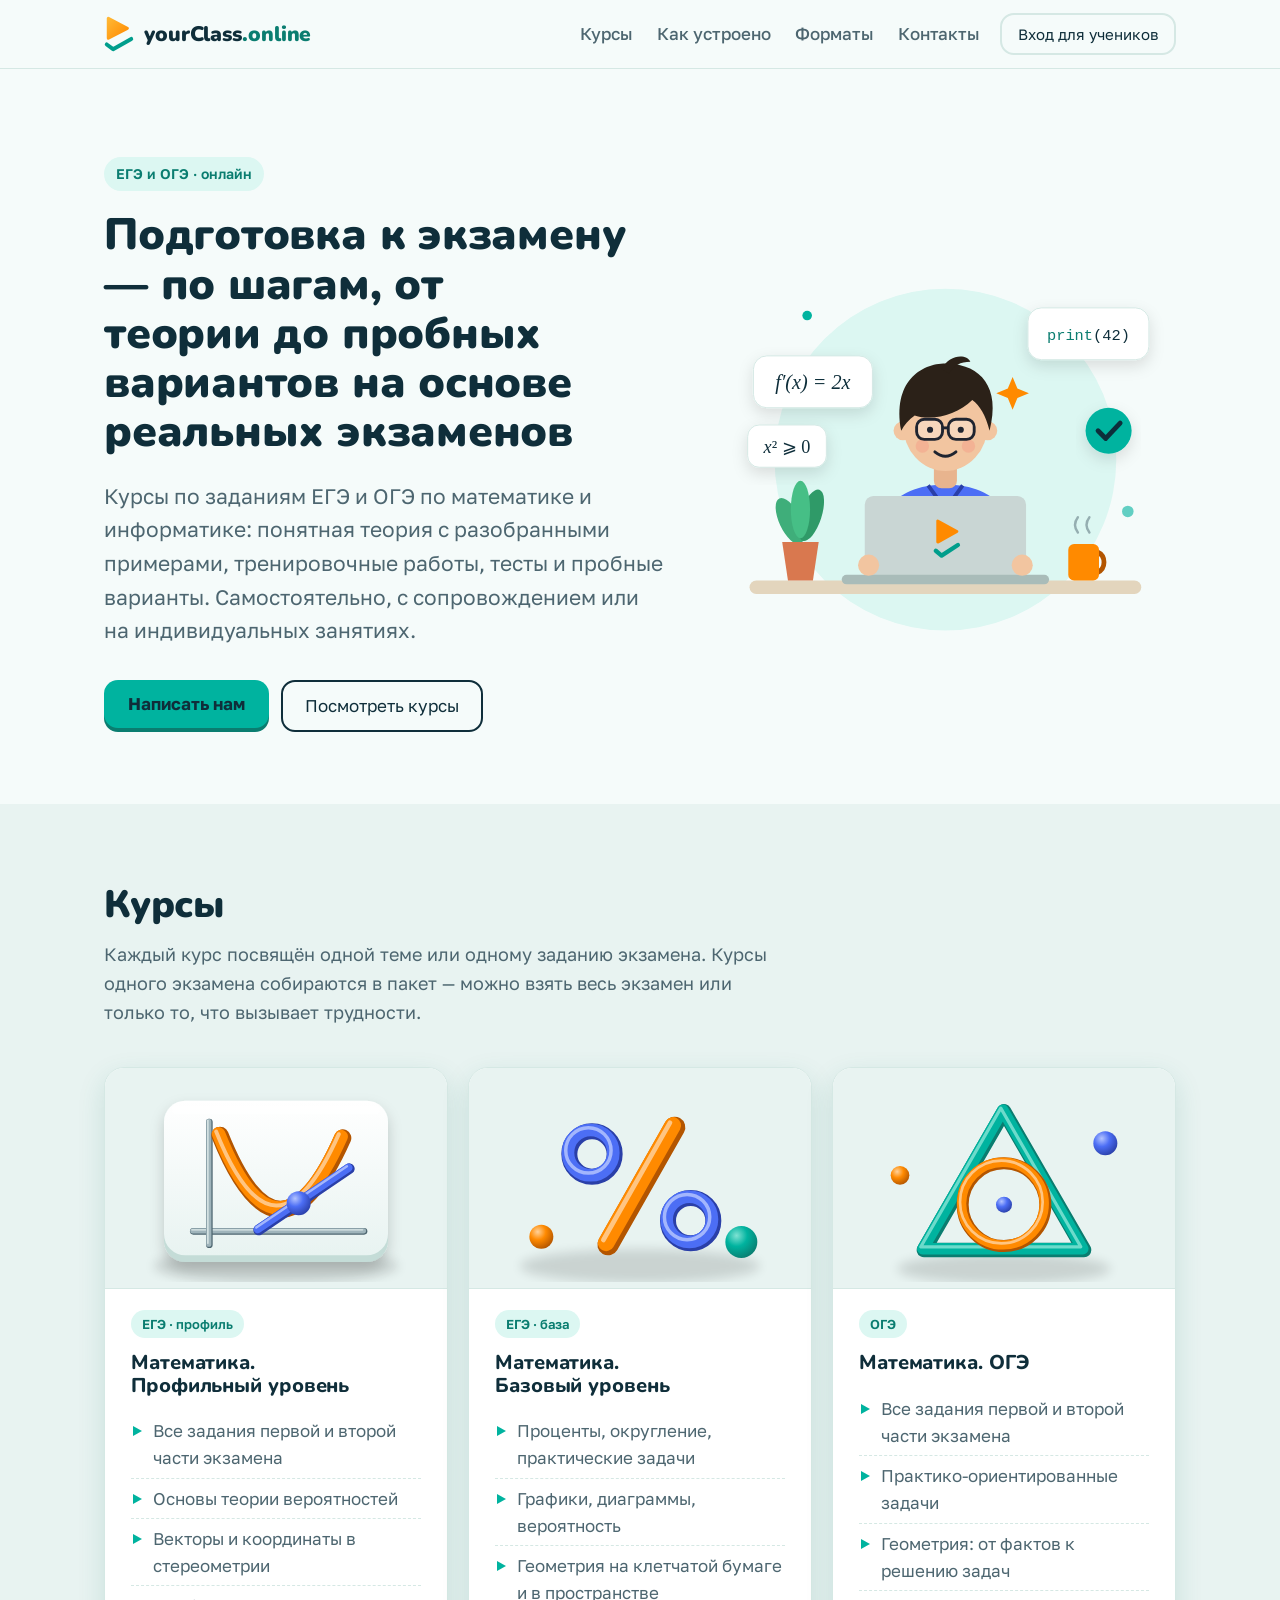
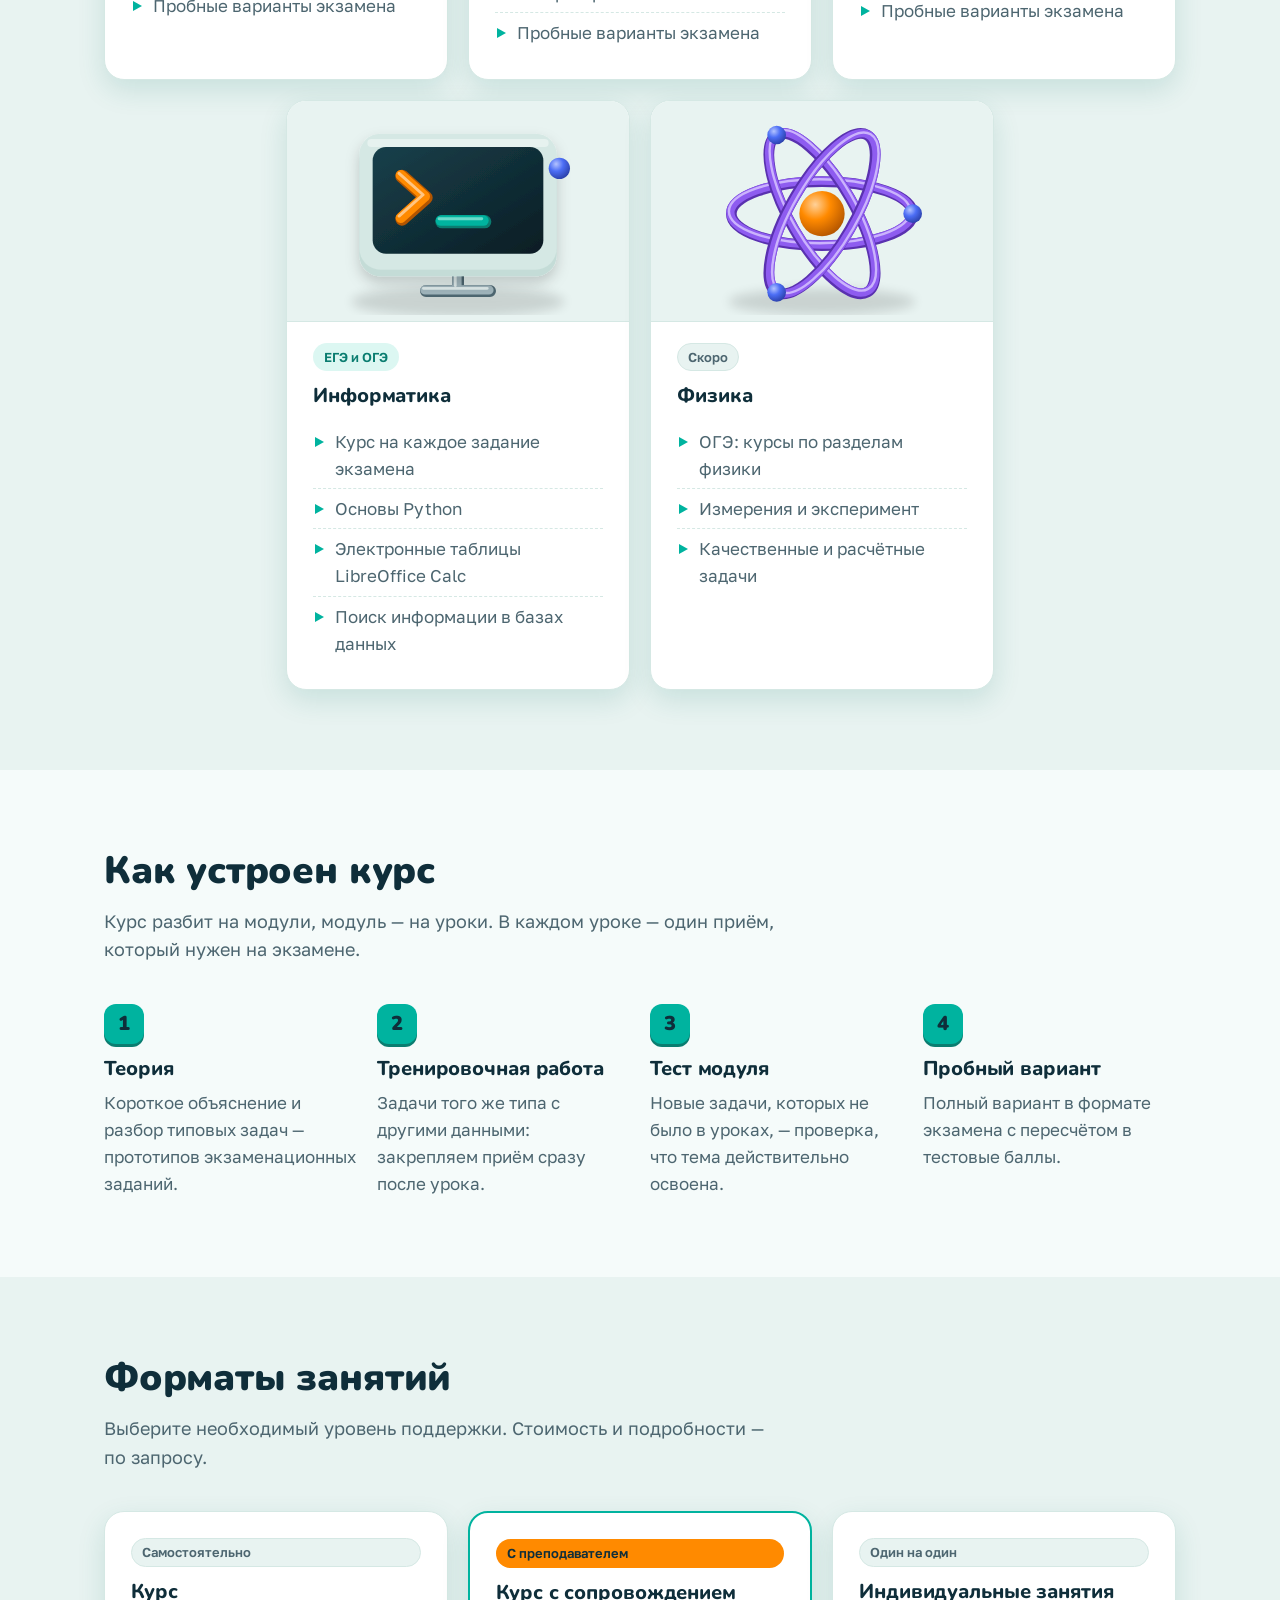
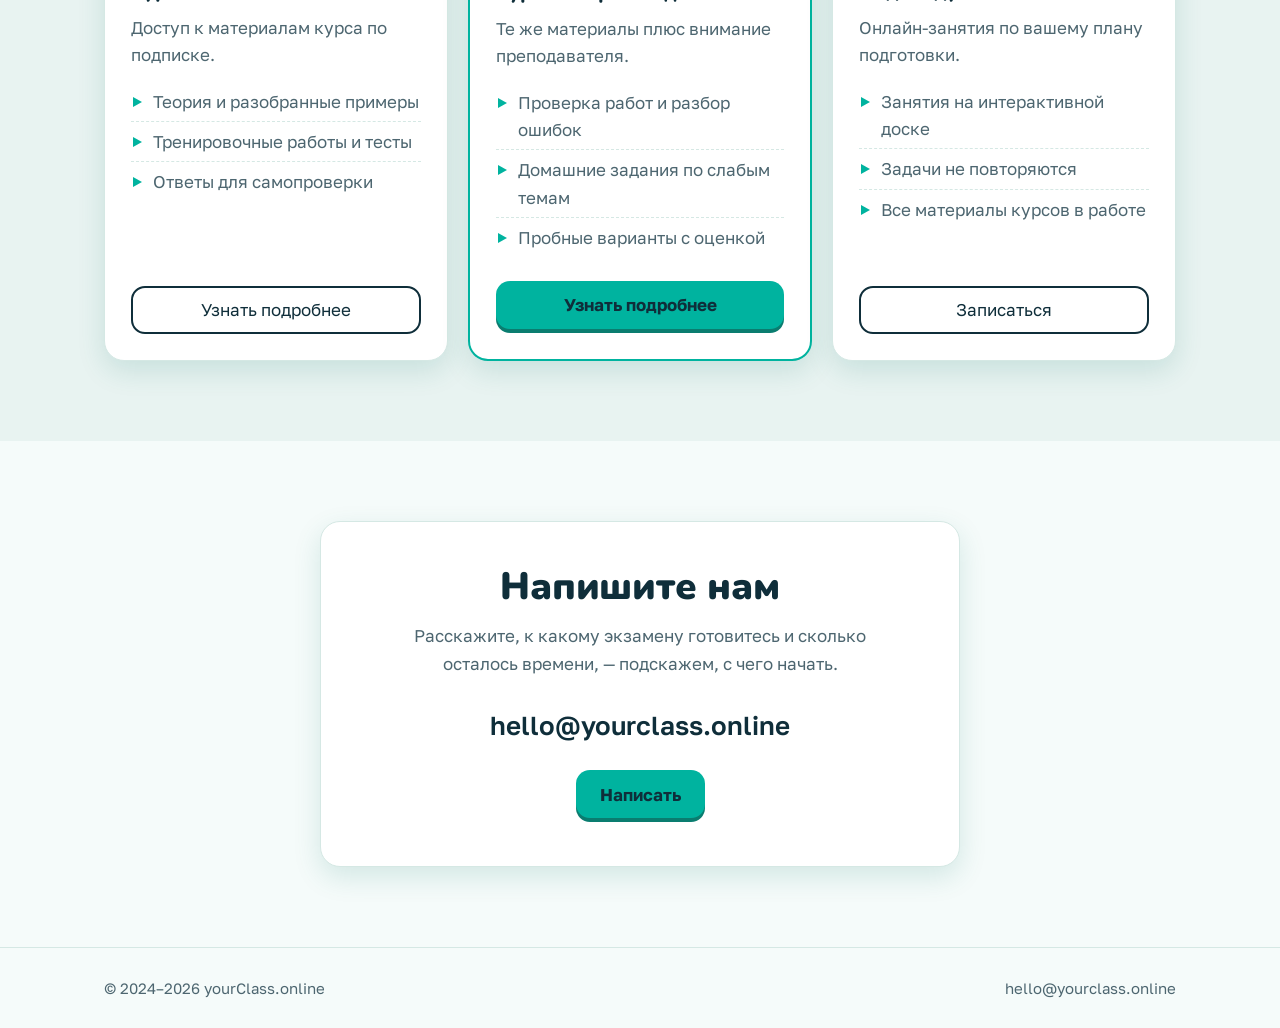
==== commit 313cdbee: "Фирменный стиль «Мята и мандарин»: цвета, Nunito, новое лого и иконки Co-Authored-By: Claude Opus 5." ====
--- a/index.html
+++ b/index.html
@@ -13,35 +13,41 @@
 <meta property="og:image" content="https://yourclass.online/og-image.png">
 <link rel="icon" href="favicon.svg" type="image/svg+xml">
 <link rel="apple-touch-icon" href="apple-touch-icon.png">
-<meta name="theme-color" content="#16181d" media="(prefers-color-scheme: dark)">
-<meta name="theme-color" content="#fbfaf7" media="(prefers-color-scheme: light)">
+<meta name="theme-color" content="#0e1c21" media="(prefers-color-scheme: dark)">
+<meta name="theme-color" content="#f5fbfa" media="(prefers-color-scheme: light)">
 <link rel="preconnect" href="https://fonts.googleapis.com">
 <link rel="preconnect" href="https://fonts.gstatic.com" crossorigin>
-<link href="https://fonts.googleapis.com/css2?family=Golos+Text:wght@400;500;600;700&display=swap" rel="stylesheet">
+<link href="https://fonts.googleapis.com/css2?family=Golos+Text:wght@400;500;600;700&family=Nunito:wght@800;900&display=swap" rel="stylesheet">
 <style>
 :root{
-  --bg:#fbfaf7; --bg-alt:#f3f1ec; --surface:#ffffff; --text:#16181d; --muted:#5b606b;
-  --line:#e4e1d9; --brand:#f59a0c; --brand-strong:#d97f00; --brand-soft:#fff1d9;
-  --on-brand:#1b1305; --shadow:0 1px 2px rgba(20,20,30,.05),0 8px 24px rgba(20,20,30,.06);
-  --radius:16px; --max:1120px;
-  --ill-desk:#e3d5bd; --ill-laptop:#c9ced6; --ill-laptop-edge:#aab1bc; --ill-hoodie:#4263eb; --ill-hoodie-dark:#2f4bc4;
-  --ill-panel:#eef1f6; --ill-panel-top:#ffffff; --ill-panel-edge:#c9d0db; --ill-monitor:#d5dbe5; --ill-shine:rgba(255,255,255,.4);
+  --bg:#f5fbfa; --bg-alt:#e8f3f1; --surface:#ffffff; --text:#0f2e3a; --muted:#4d6670;
+  --line:#d5e8e4; --brand:#00b39f; --brand-strong:#0a7d70; --brand-hover:#009e8c; --brand-soft:#dcf7f2;
+  --on-brand:#0f2e3a; --press:#0a7d70; --accent:#ff8a00; --accent-strong:#b35500; --accent-soft:#ffe8cc;
+  --logo-a:#ffb733; --logo-b:#ff8a00; --logo-chk:#009e8c;
+  --shadow:0 10px 28px rgba(0,110,96,.14);
+  --radius:20px; --max:1120px;
+  --ill-desk:#e3d5bd; --ill-laptop:#c9d6d4; --ill-laptop-edge:#a9bcb9; --ill-hoodie:#4c6ef5; --ill-hoodie-dark:#2a3fa8;
+  --ill-panel:#e8f3f1; --ill-panel-top:#ffffff; --ill-panel-edge:#c4dcd7; --ill-monitor:#d5e8e4; --ill-shine:rgba(255,255,255,.4);
 }
 @media (prefers-color-scheme: dark){
   :root:not([data-theme="light"]){
-    --bg:#16181d; --bg-alt:#1c1f25; --surface:#21252c; --text:#eef0f3; --muted:#a3a9b4;
-    --line:#2f343d; --brand:#ffad2e; --brand-strong:#ffbf55; --brand-soft:#3a2c14;
-    --on-brand:#1b1305; --shadow:0 1px 2px rgba(0,0,0,.3),0 8px 24px rgba(0,0,0,.25);
-    --ill-desk:#3a3f48; --ill-laptop:#5b6370; --ill-laptop-edge:#474e5a; --ill-hoodie:#5c7cfa; --ill-hoodie-dark:#4263eb;
-    --ill-panel:#2a2f38; --ill-panel-top:#3a404b; --ill-panel-edge:#14171c; --ill-monitor:#4a515d; --ill-shine:rgba(255,255,255,.06);
+    --bg:#0e1c21; --bg-alt:#13232a; --surface:#182b33; --text:#e8f3f1; --muted:#9fb4bb;
+    --line:#24404a; --brand:#2fd6bf; --brand-strong:#2fd6bf; --brand-hover:#7fe2d3; --brand-soft:#103631;
+    --on-brand:#0f2e3a; --press:#0a7d70; --accent:#ffa940; --accent-strong:#ffa940; --accent-soft:#3a2a12;
+    --logo-a:#ffa940; --logo-b:#ffa940; --logo-chk:#2fd6bf;
+    --shadow:none;
+    --ill-desk:#34444a; --ill-laptop:#4f6670; --ill-laptop-edge:#3d525b; --ill-hoodie:#5c7cfa; --ill-hoodie-dark:#4263eb;
+    --ill-panel:#1e3540; --ill-panel-top:#284450; --ill-panel-edge:#0b161a; --ill-monitor:#2a4652; --ill-shine:rgba(255,255,255,.06);
   }
 }
 :root[data-theme="dark"]{
-  --bg:#16181d; --bg-alt:#1c1f25; --surface:#21252c; --text:#eef0f3; --muted:#a3a9b4;
-  --line:#2f343d; --brand:#ffad2e; --brand-strong:#ffbf55; --brand-soft:#3a2c14;
-  --on-brand:#1b1305; --shadow:0 1px 2px rgba(0,0,0,.3),0 8px 24px rgba(0,0,0,.25);
-    --ill-desk:#3a3f48; --ill-laptop:#5b6370; --ill-laptop-edge:#474e5a; --ill-hoodie:#5c7cfa; --ill-hoodie-dark:#4263eb;
-    --ill-panel:#2a2f38; --ill-panel-top:#3a404b; --ill-panel-edge:#14171c; --ill-monitor:#4a515d; --ill-shine:rgba(255,255,255,.06);
+  --bg:#0e1c21; --bg-alt:#13232a; --surface:#182b33; --text:#e8f3f1; --muted:#9fb4bb;
+    --line:#24404a; --brand:#2fd6bf; --brand-strong:#2fd6bf; --brand-hover:#7fe2d3; --brand-soft:#103631;
+    --on-brand:#0f2e3a; --press:#0a7d70; --accent:#ffa940; --accent-strong:#ffa940; --accent-soft:#3a2a12;
+    --logo-a:#ffa940; --logo-b:#ffa940; --logo-chk:#2fd6bf;
+    --shadow:none;
+    --ill-desk:#34444a; --ill-laptop:#4f6670; --ill-laptop-edge:#3d525b; --ill-hoodie:#5c7cfa; --ill-hoodie-dark:#4263eb;
+    --ill-panel:#1e3540; --ill-panel-top:#284450; --ill-panel-edge:#0b161a; --ill-monitor:#2a4652; --ill-shine:rgba(255,255,255,.06);
 }
 *{box-sizing:border-box}
 html{scroll-behavior:smooth; -webkit-text-size-adjust:100%}
@@ -49,38 +55,40 @@
   font:400 17px/1.6 "Golos Text",system-ui,-apple-system,"Segoe UI",sans-serif}
 img,svg{display:block; max-width:100%}
 a{color:inherit}
-h1,h2,h3{line-height:1.15; margin:0; font-weight:700; letter-spacing:-.01em}
-h1{font-size:clamp(30px,4.6vw,50px)}
+h1,h2,h3{line-height:1.12; margin:0; font-family:"Nunito","Golos Text",system-ui,sans-serif; font-weight:900; letter-spacing:-.005em; text-wrap:balance}
+h1{font-size:clamp(30px,3.9vw,44px)}
 h2{font-size:clamp(26px,3.6vw,38px)}
-h3{font-size:20px; font-weight:600}
+h3{font-size:20px; font-weight:800}
 p{margin:0}
 .wrap{max-width:var(--max); margin:0 auto; padding:0 24px}
 @media (max-width:600px){ .wrap{padding:0 16px} body{font-size:16px} }
 
 /* buttons */
 .btn{display:inline-flex; align-items:center; justify-content:center; gap:8px;
-  min-height:48px; padding:0 22px; border-radius:999px; border:1.5px solid transparent;
+  min-height:48px; padding:0 22px; border-radius:14px; border:2px solid transparent;
   font:600 16px/1 inherit; font-family:inherit; text-decoration:none; cursor:pointer;
-  transition:background .15s,border-color .15s,transform .15s}
-.btn:active{transform:translateY(1px)}
-.btn-primary{background:var(--brand); color:var(--on-brand)}
-.btn-primary:hover{background:var(--brand-strong)}
-.btn-ghost{background:transparent; color:var(--text); border-color:var(--line)}
-.btn-ghost:hover{border-color:var(--brand)}
-.btn:focus-visible,a:focus-visible,input:focus-visible{outline:3px solid var(--brand); outline-offset:2px}
+  transition:background .15s,border-color .15s,transform .1s,box-shadow .1s}
+.btn:active{transform:translateY(2px)}
+.btn-primary{background:var(--brand); color:var(--on-brand); font-weight:700; box-shadow:0 4px 0 var(--press); margin-bottom:4px}
+.btn-primary:hover{background:var(--brand-hover)}
+.btn-primary:active{transform:translateY(4px); box-shadow:0 0 0 var(--press)}
+.btn-ghost{background:transparent; color:var(--text); border-color:var(--text)}
+.btn-ghost:hover{background:var(--brand-soft)}
+.btn:focus-visible,a:focus-visible,input:focus-visible,button:focus-visible{outline:3px solid var(--accent); outline-offset:3px}
 
 /* header */
 header.top{position:sticky; top:0; z-index:20; background:color-mix(in srgb,var(--bg) 88%,transparent);
   backdrop-filter:saturate(1.4) blur(10px); -webkit-backdrop-filter:saturate(1.4) blur(10px);
   border-bottom:1px solid var(--line)}
 .top .wrap{display:flex; align-items:center; gap:20px; height:68px}
-.brand{display:flex; align-items:center; gap:10px; text-decoration:none; font-weight:700; font-size:20px; letter-spacing:-.01em}
-.brand img{width:30px; height:40px}
-.brand b{color:var(--brand)}
+.brand{display:flex; align-items:center; gap:10px; text-decoration:none; font:900 21px/1 "Nunito","Golos Text",system-ui,sans-serif; letter-spacing:-.005em}
+.logo{width:30px; height:36px; flex:none}
+.brand b{color:var(--brand-strong); font-weight:900}
 nav.links{display:flex; gap:24px; margin-left:auto}
 nav.links a{text-decoration:none; color:var(--muted); font-weight:500}
 nav.links a:hover{color:var(--text)}
-.top .btn{min-height:42px; padding:0 18px; font-size:15px}
+.top .btn{min-height:42px; padding:0 16px; font-size:15px; border-color:var(--line); gap:0}
+.top .btn:hover{border-color:var(--brand)}
 @media (max-width:860px){ nav.links{display:none} .top .btn{margin-left:auto} }
 @media (max-width:480px){ .top .btn .opt{display:none} .brand{font-size:18px} }
 
@@ -132,13 +140,14 @@
 .tag{display:inline-block; font-size:13px; font-weight:600; padding:3px 10px; border-radius:999px;
   background:var(--bg-alt); color:var(--muted); border:1px solid var(--line); margin-bottom:14px}
 .tag.hot{background:var(--brand-soft); color:var(--brand-strong); border-color:transparent}
+.tag.accent{background:var(--accent); color:var(--on-brand); border-color:transparent}
 
 /* steps */
 .steps{counter-reset:s; display:grid; grid-template-columns:repeat(4,1fr); gap:20px}
 .step{position:relative; padding-top:54px}
 .step::before{counter-increment:s; content:counter(s); position:absolute; top:0; left:0;
   width:40px; height:40px; border-radius:12px; display:grid; place-items:center;
-  background:var(--brand); color:var(--on-brand); font-weight:700}
+  background:var(--brand); color:var(--on-brand); font:900 20px/1 "Nunito","Golos Text",sans-serif; box-shadow:0 3px 0 var(--press)}
 .step p{color:var(--muted); margin-top:8px}
 @media (max-width:960px){ .steps{grid-template-columns:repeat(2,1fr)} }
 @media (max-width:560px){ .steps{grid-template-columns:1fr} }
@@ -166,12 +175,12 @@
   width:min(420px,calc(100vw - 32px)); box-shadow:0 30px 80px rgba(0,0,0,.35)}
 dialog::backdrop{background:rgba(10,12,16,.55); backdrop-filter:blur(3px)}
 .dlg{padding:32px 28px 28px; position:relative}
-.dlg img{width:30px; height:40px; margin-bottom:16px}
+.dlg .logo{margin-bottom:16px}
 .dlg h2{font-size:26px}
 .dlg .sub{color:var(--muted); margin:8px 0 22px; font-size:15px}
 .field{display:block; margin-bottom:14px}
 .field span{display:block; font-size:14px; font-weight:500; margin-bottom:6px}
-.field input{width:100%; min-height:48px; padding:0 14px; border-radius:12px; border:1.5px solid var(--line);
+.field input{width:100%; min-height:48px; padding:0 14px; border-radius:12px; border:2px solid var(--line);
   background:var(--bg); color:var(--text); font:inherit; font-size:16px}
 .field input:focus{border-color:var(--brand); outline:none}
 .dlg .btn{width:100%; margin-top:8px}
@@ -183,12 +192,12 @@
 </style>
 </head>
 <body>
-<!--art:defs--><svg width="0" height="0" style="position:absolute" aria-hidden="true"><defs><radialGradient id="ball-or" cx=".35" cy=".3" r=".75"><stop offset="0" stop-color="#FFD98A"/><stop offset=".45" stop-color="#F59A0C"/><stop offset="1" stop-color="#B86A00"/></radialGradient><radialGradient id="ball-bl" cx=".35" cy=".3" r=".75"><stop offset="0" stop-color="#B3C3FF"/><stop offset=".45" stop-color="#4C6EF5"/><stop offset="1" stop-color="#2A3FA8"/></radialGradient><radialGradient id="ball-gr" cx=".35" cy=".3" r=".75"><stop offset="0" stop-color="#9BE8BE"/><stop offset=".45" stop-color="#2FB36C"/><stop offset="1" stop-color="#17773F"/></radialGradient><radialGradient id="ball-pu" cx=".35" cy=".3" r=".75"><stop offset="0" stop-color="#D6C2FF"/><stop offset=".45" stop-color="#8E5CF0"/><stop offset="1" stop-color="#5A31B0"/></radialGradient><radialGradient id="ball-gy" cx=".35" cy=".3" r=".75"><stop offset="0" stop-color="#E6EAF0"/><stop offset=".45" stop-color="#9AA3B2"/><stop offset="1" stop-color="#626B7A"/></radialGradient><linearGradient id="panel" x1="0" y1="0" x2="0" y2="1"><stop offset="0" stop-color="var(--ill-panel-top)"/><stop offset="1" stop-color="var(--ill-panel)"/></linearGradient><linearGradient id="screen" x1="0" y1="0" x2="1" y2="1"><stop offset="0" stop-color="#2c3a5e"/><stop offset="1" stop-color="#151d33"/></linearGradient><filter id="blur" x="-20%" y="-200%" width="140%" height="500%"><feGaussianBlur stdDeviation="4"/></filter><filter id="ds" x="-20%" y="-20%" width="140%" height="150%"><feDropShadow dx="0" dy="5" stdDeviation="5" flood-color="#000" flood-opacity=".18"/></filter></defs></svg><!--/art-->
+<!--art:defs--><svg width="0" height="0" style="position:absolute" aria-hidden="true"><defs><radialGradient id="ball-or" cx=".35" cy=".3" r=".75"><stop offset="0" stop-color="#FFD199"/><stop offset=".45" stop-color="#FF8A00"/><stop offset="1" stop-color="#B35500"/></radialGradient><radialGradient id="ball-bl" cx=".35" cy=".3" r=".75"><stop offset="0" stop-color="#B3C3FF"/><stop offset=".45" stop-color="#4C6EF5"/><stop offset="1" stop-color="#2A3FA8"/></radialGradient><radialGradient id="ball-gr" cx=".35" cy=".3" r=".75"><stop offset="0" stop-color="#7FE2D3"/><stop offset=".45" stop-color="#00B39F"/><stop offset="1" stop-color="#0A7D70"/></radialGradient><radialGradient id="ball-pu" cx=".35" cy=".3" r=".75"><stop offset="0" stop-color="#D6C2FF"/><stop offset=".45" stop-color="#8E5CF0"/><stop offset="1" stop-color="#5A31B0"/></radialGradient><radialGradient id="ball-gy" cx=".35" cy=".3" r=".75"><stop offset="0" stop-color="#E8F3F1"/><stop offset=".45" stop-color="#9FB4BB"/><stop offset="1" stop-color="#4D6670"/></radialGradient><linearGradient id="panel" x1="0" y1="0" x2="0" y2="1"><stop offset="0" stop-color="var(--ill-panel-top)"/><stop offset="1" stop-color="var(--ill-panel)"/></linearGradient><linearGradient id="screen" x1="0" y1="0" x2="1" y2="1"><stop offset="0" stop-color="#17404b"/><stop offset="1" stop-color="#0b1d24"/></linearGradient><filter id="blur" x="-20%" y="-200%" width="140%" height="500%"><feGaussianBlur stdDeviation="4"/></filter><filter id="ds" x="-20%" y="-20%" width="140%" height="150%"><feDropShadow dx="0" dy="5" stdDeviation="5" flood-color="#000" flood-opacity=".18"/></filter></defs></svg><!--/art-->
 
 <header class="top">
   <div class="wrap">
     <a class="brand" href="#" aria-label="yourClass.online — на главную">
-      <img src="logo.svg" alt="" width="30" height="40">
+      <svg class="logo" viewBox="13 6 76 91" aria-hidden="true"><defs><linearGradient id="logo-g" x1="0" y1="0" x2="1" y2="1"><stop offset="0" style="stop-color:var(--logo-a)"/><stop offset="1" style="stop-color:var(--logo-b)"/></linearGradient></defs><path d="M24 12 L24 62 L72 37 Z" fill="url(#logo-g)" stroke="url(#logo-g)" stroke-width="8" stroke-linejoin="round"/><path d="M20 78 L36 90 L82 64" fill="none" stroke="var(--logo-chk)" stroke-width="10" stroke-linecap="round" stroke-linejoin="round"/></svg>
       <span>yourClass<b>.online</b></span>
     </a>
     <nav class="links" aria-label="Разделы">
@@ -220,7 +229,7 @@
         <circle cx="240" cy="236" r="178" fill="var(--brand-soft)"/>
         <circle cx="96" cy="86" r="5" fill="var(--brand)"/>
         <circle cx="430" cy="290" r="6" fill="var(--brand)" opacity=".6"/>
-        <path d="M310 150 l5 12 12 5 -12 5 -5 12 -5 -12 -12 -5 12 -5z" fill="var(--brand)"/>
+        <path d="M310 150 l5 12 12 5 -12 5 -5 12 -5 -12 -12 -5 12 -5z" fill="var(--accent)"/>
         <!-- стол -->
         <rect x="36" y="362" width="408" height="14" rx="7" fill="var(--ill-desk)"/>
         <!-- растение -->
@@ -229,8 +238,8 @@
         <ellipse cx="89" cy="288" rx="10" ry="30" fill="#46bf86"/>
         <path d="M70 322 H108 L102 362 H76 Z" fill="#d9784f"/>
         <!-- кружка -->
-        <path d="M398 332 a12 12 0 0 1 0 22" fill="none" stroke="var(--brand-strong)" stroke-width="5"/>
-        <rect x="368" y="324" width="32" height="38" rx="6" fill="var(--brand)"/>
+        <path d="M398 332 a12 12 0 0 1 0 22" fill="none" stroke="var(--accent-strong)" stroke-width="5"/>
+        <rect x="368" y="324" width="32" height="38" rx="6" fill="var(--accent)"/>
         <path d="M378 312 q-6 -8 0 -16 M390 312 q-6 -8 0 -16" fill="none" stroke="var(--muted)" stroke-width="2.5" stroke-linecap="round" opacity=".5"/>
         <!-- ученик -->
         <path d="M156 362 C156 300 184 262 240 262 C296 262 324 300 324 362 Z" fill="var(--ill-hoodie)"/>
@@ -251,8 +260,8 @@
         <path d="M229 228 Q240 237 251 228" fill="none" stroke="#1f2430" stroke-width="3" stroke-linecap="round"/>
         <!-- ноутбук -->
         <rect x="156" y="274" width="168" height="88" rx="9" fill="var(--ill-laptop)"/>
-        <path d="M231 302 V325 L251 313.5 Z" fill="var(--brand)" stroke="var(--brand)" stroke-width="3" stroke-linejoin="round"/>
-        <path d="M232.5 334 L250 324" stroke="var(--brand)" stroke-width="4.5" stroke-linecap="round"/>
+        <path d="M232 300 V322 L252 311 Z" fill="var(--accent)" stroke="var(--accent)" stroke-width="3" stroke-linejoin="round"/>
+        <path d="M230 331 L236 336 L253 325" fill="none" stroke="var(--logo-chk)" stroke-width="4.5" stroke-linecap="round" stroke-linejoin="round"/>
         <rect x="132" y="356" width="216" height="10" rx="5" fill="var(--ill-laptop-edge)"/>
         <circle cx="160" cy="346" r="11" fill="#f2c5a0"/>
         <circle cx="320" cy="346" r="11" fill="#f2c5a0"/>
@@ -266,8 +275,8 @@
           <text x="389" y="111" text-anchor="middle" font-family="Menlo,Consolas,monospace" font-size="16" fill="var(--text)"><tspan fill="var(--brand-strong)">print</tspan>(42)</text>
         </g>
         <g class="float f3" filter="url(#sh)">
-          <circle cx="410" cy="206" r="24" fill="#2fb36c"/>
-          <path d="M399 206 l8 8 15 -16" fill="none" stroke="#fff" stroke-width="5" stroke-linecap="round" stroke-linejoin="round"/>
+          <circle cx="410" cy="206" r="24" fill="var(--brand)"/>
+          <path d="M399 206 l8 8 15 -16" fill="none" stroke="var(--on-brand)" stroke-width="5" stroke-linecap="round" stroke-linejoin="round"/>
         </g>
         <g class="float f2" filter="url(#sh)">
           <rect x="34" y="200" width="82" height="44" rx="12" fill="var(--surface)" stroke="var(--line)"/>
@@ -285,7 +294,7 @@
       </div>
       <div class="courses">
         <article class="card">
-          <div class="art"><!--art:prof--><svg class="card-art" viewBox="0 0 240 150" role="img" aria-label="График функции и касательная"><ellipse cx="120" cy="138" rx="92" ry="12.9" fill="#000" opacity=".13" filter="url(#blur)"/><g filter="url(#ds)"><rect x="36" y="19" width="168" height="116" rx="16" fill="var(--ill-panel-edge)"/><rect x="36" y="14" width="168" height="116" rx="16" fill="url(#panel)"/><rect x="42" y="18" width="156" height="6" rx="3" fill="var(--ill-shine)"/></g><g ><path d="M58 112 H186" fill="none" stroke="#626B7A" stroke-width="5" stroke-linecap="round" stroke-linejoin="round"/><path d="M58 112 H186" fill="none" stroke="#9AA3B2" stroke-width="3.9" stroke-linecap="round" stroke-linejoin="round" transform="translate(-0.4 -0.4)"/><path d="M58 112 H186" fill="none" stroke="#E6EAF0" stroke-width="1.1" stroke-linecap="round" stroke-linejoin="round" opacity=".85" transform="translate(-1.1 -1.1)"/></g><g ><path d="M70 122 V30" fill="none" stroke="#626B7A" stroke-width="5" stroke-linecap="round" stroke-linejoin="round"/><path d="M70 122 V30" fill="none" stroke="#9AA3B2" stroke-width="3.9" stroke-linecap="round" stroke-linejoin="round" transform="translate(-0.4 -0.4)"/><path d="M70 122 V30" fill="none" stroke="#E6EAF0" stroke-width="1.1" stroke-linecap="round" stroke-linejoin="round" opacity=".85" transform="translate(-1.1 -1.1)"/></g><g ><path d="M78 40 Q122 150 170 42" fill="none" stroke="#B86A00" stroke-width="13" stroke-linecap="round" stroke-linejoin="round"/><path d="M78 40 Q122 150 170 42" fill="none" stroke="#F59A0C" stroke-width="10.1" stroke-linecap="round" stroke-linejoin="round" transform="translate(-1.1 -1.1)"/><path d="M78 40 Q122 150 170 42" fill="none" stroke="#FFD98A" stroke-width="2.9" stroke-linecap="round" stroke-linejoin="round" opacity=".85" transform="translate(-2.9 -2.9)"/></g><g ><path d="M107 111 L175 65" fill="none" stroke="#2A3FA8" stroke-width="8" stroke-linecap="round" stroke-linejoin="round"/><path d="M107 111 L175 65" fill="none" stroke="#4C6EF5" stroke-width="6.2" stroke-linecap="round" stroke-linejoin="round" transform="translate(-0.7 -0.7)"/><path d="M107 111 L175 65" fill="none" stroke="#B3C3FF" stroke-width="1.8" stroke-linecap="round" stroke-linejoin="round" opacity=".85" transform="translate(-1.8 -1.8)"/></g><circle cx="137" cy="91" r="9" fill="url(#ball-bl)"/></svg><!--/art--></div>
+          <div class="art"><!--art:prof--><svg class="card-art" viewBox="0 0 240 150" role="img" aria-label="График функции и касательная"><ellipse cx="120" cy="138" rx="92" ry="12.9" fill="#000" opacity=".13" filter="url(#blur)"/><g filter="url(#ds)"><rect x="36" y="19" width="168" height="116" rx="16" fill="var(--ill-panel-edge)"/><rect x="36" y="14" width="168" height="116" rx="16" fill="url(#panel)"/><rect x="42" y="18" width="156" height="6" rx="3" fill="var(--ill-shine)"/></g><g ><path d="M58 112 H186" fill="none" stroke="#4D6670" stroke-width="5" stroke-linecap="round" stroke-linejoin="round"/><path d="M58 112 H186" fill="none" stroke="#9FB4BB" stroke-width="3.9" stroke-linecap="round" stroke-linejoin="round" transform="translate(-0.4 -0.4)"/><path d="M58 112 H186" fill="none" stroke="#E8F3F1" stroke-width="1.1" stroke-linecap="round" stroke-linejoin="round" opacity=".85" transform="translate(-1.1 -1.1)"/></g><g ><path d="M70 122 V30" fill="none" stroke="#4D6670" stroke-width="5" stroke-linecap="round" stroke-linejoin="round"/><path d="M70 122 V30" fill="none" stroke="#9FB4BB" stroke-width="3.9" stroke-linecap="round" stroke-linejoin="round" transform="translate(-0.4 -0.4)"/><path d="M70 122 V30" fill="none" stroke="#E8F3F1" stroke-width="1.1" stroke-linecap="round" stroke-linejoin="round" opacity=".85" transform="translate(-1.1 -1.1)"/></g><g ><path d="M78 40 Q122 150 170 42" fill="none" stroke="#B35500" stroke-width="13" stroke-linecap="round" stroke-linejoin="round"/><path d="M78 40 Q122 150 170 42" fill="none" stroke="#FF8A00" stroke-width="10.1" stroke-linecap="round" stroke-linejoin="round" transform="translate(-1.1 -1.1)"/><path d="M78 40 Q122 150 170 42" fill="none" stroke="#FFD199" stroke-width="2.9" stroke-linecap="round" stroke-linejoin="round" opacity=".85" transform="translate(-2.9 -2.9)"/></g><g ><path d="M107 111 L175 65" fill="none" stroke="#2A3FA8" stroke-width="8" stroke-linecap="round" stroke-linejoin="round"/><path d="M107 111 L175 65" fill="none" stroke="#4C6EF5" stroke-width="6.2" stroke-linecap="round" stroke-linejoin="round" transform="translate(-0.7 -0.7)"/><path d="M107 111 L175 65" fill="none" stroke="#B3C3FF" stroke-width="1.8" stroke-linecap="round" stroke-linejoin="round" opacity=".85" transform="translate(-1.8 -1.8)"/></g><circle cx="137" cy="91" r="9" fill="url(#ball-bl)"/></svg><!--/art--></div>
           <span class="tag hot">ЕГЭ · профиль</span>
           <h3>Математика. Профильный уровень</h3>
           <ul>
@@ -296,7 +305,7 @@
           </ul>
         </article>
         <article class="card">
-          <div class="art"><!--art:base--><svg class="card-art" viewBox="0 0 240 150" role="img" aria-label="Знак процента"><ellipse cx="120" cy="138" rx="90" ry="12.6" fill="#000" opacity=".13" filter="url(#blur)"/><g ><path d="M146 34 L96 122" fill="none" stroke="#B86A00" stroke-width="16" stroke-linecap="round" stroke-linejoin="round"/><path d="M146 34 L96 122" fill="none" stroke="#F59A0C" stroke-width="12.5" stroke-linecap="round" stroke-linejoin="round" transform="translate(-1.4 -1.4)"/><path d="M146 34 L96 122" fill="none" stroke="#FFD98A" stroke-width="3.5" stroke-linecap="round" stroke-linejoin="round" opacity=".85" transform="translate(-3.5 -3.5)"/></g><g ><path d="M84 54 m-17 0 a17 17 0 1 0 34 0 a17 17 0 1 0 -34 0" fill="none" stroke="#2A3FA8" stroke-width="12" stroke-linecap="round" stroke-linejoin="round"/><path d="M84 54 m-17 0 a17 17 0 1 0 34 0 a17 17 0 1 0 -34 0" fill="none" stroke="#4C6EF5" stroke-width="9.4" stroke-linecap="round" stroke-linejoin="round" transform="translate(-1.0 -1.0)"/><path d="M84 54 m-17 0 a17 17 0 1 0 34 0 a17 17 0 1 0 -34 0" fill="none" stroke="#B3C3FF" stroke-width="2.6" stroke-linecap="round" stroke-linejoin="round" opacity=".85" transform="translate(-2.7 -2.7)"/></g><g ><path d="M158 104 m-17 0 a17 17 0 1 0 34 0 a17 17 0 1 0 -34 0" fill="none" stroke="#2A3FA8" stroke-width="12" stroke-linecap="round" stroke-linejoin="round"/><path d="M158 104 m-17 0 a17 17 0 1 0 34 0 a17 17 0 1 0 -34 0" fill="none" stroke="#4C6EF5" stroke-width="9.4" stroke-linecap="round" stroke-linejoin="round" transform="translate(-1.0 -1.0)"/><path d="M158 104 m-17 0 a17 17 0 1 0 34 0 a17 17 0 1 0 -34 0" fill="none" stroke="#B3C3FF" stroke-width="2.6" stroke-linecap="round" stroke-linejoin="round" opacity=".85" transform="translate(-2.7 -2.7)"/></g><circle cx="196" cy="120" r="12" fill="url(#ball-gr)"/><circle cx="46" cy="116" r="9" fill="url(#ball-or)"/></svg><!--/art--></div>
+          <div class="art"><!--art:base--><svg class="card-art" viewBox="0 0 240 150" role="img" aria-label="Знак процента"><ellipse cx="120" cy="138" rx="90" ry="12.6" fill="#000" opacity=".13" filter="url(#blur)"/><g ><path d="M146 34 L96 122" fill="none" stroke="#B35500" stroke-width="16" stroke-linecap="round" stroke-linejoin="round"/><path d="M146 34 L96 122" fill="none" stroke="#FF8A00" stroke-width="12.5" stroke-linecap="round" stroke-linejoin="round" transform="translate(-1.4 -1.4)"/><path d="M146 34 L96 122" fill="none" stroke="#FFD199" stroke-width="3.5" stroke-linecap="round" stroke-linejoin="round" opacity=".85" transform="translate(-3.5 -3.5)"/></g><g ><path d="M84 54 m-17 0 a17 17 0 1 0 34 0 a17 17 0 1 0 -34 0" fill="none" stroke="#2A3FA8" stroke-width="12" stroke-linecap="round" stroke-linejoin="round"/><path d="M84 54 m-17 0 a17 17 0 1 0 34 0 a17 17 0 1 0 -34 0" fill="none" stroke="#4C6EF5" stroke-width="9.4" stroke-linecap="round" stroke-linejoin="round" transform="translate(-1.0 -1.0)"/><path d="M84 54 m-17 0 a17 17 0 1 0 34 0 a17 17 0 1 0 -34 0" fill="none" stroke="#B3C3FF" stroke-width="2.6" stroke-linecap="round" stroke-linejoin="round" opacity=".85" transform="translate(-2.7 -2.7)"/></g><g ><path d="M158 104 m-17 0 a17 17 0 1 0 34 0 a17 17 0 1 0 -34 0" fill="none" stroke="#2A3FA8" stroke-width="12" stroke-linecap="round" stroke-linejoin="round"/><path d="M158 104 m-17 0 a17 17 0 1 0 34 0 a17 17 0 1 0 -34 0" fill="none" stroke="#4C6EF5" stroke-width="9.4" stroke-linecap="round" stroke-linejoin="round" transform="translate(-1.0 -1.0)"/><path d="M158 104 m-17 0 a17 17 0 1 0 34 0 a17 17 0 1 0 -34 0" fill="none" stroke="#B3C3FF" stroke-width="2.6" stroke-linecap="round" stroke-linejoin="round" opacity=".85" transform="translate(-2.7 -2.7)"/></g><circle cx="196" cy="120" r="12" fill="url(#ball-gr)"/><circle cx="46" cy="116" r="9" fill="url(#ball-or)"/></svg><!--/art--></div>
           <span class="tag hot">ЕГЭ · база</span>
           <h3>Математика. Базовый уровень</h3>
           <ul>
@@ -307,7 +316,7 @@
           </ul>
         </article>
         <article class="card">
-          <div class="art"><!--art:oge--><svg class="card-art" viewBox="0 0 240 150" role="img" aria-label="Треугольник со вписанной окружностью"><ellipse cx="120" cy="140" rx="80" ry="11.2" fill="#000" opacity=".13" filter="url(#blur)"/><g ><path d="M60 126 L180 126 L120 22 Z" fill="none" stroke="#17773F" stroke-width="11" stroke-linecap="round" stroke-linejoin="round"/><path d="M60 126 L180 126 L120 22 Z" fill="none" stroke="#2FB36C" stroke-width="8.6" stroke-linecap="round" stroke-linejoin="round" transform="translate(-0.9 -0.9)"/><path d="M60 126 L180 126 L120 22 Z" fill="none" stroke="#9BE8BE" stroke-width="2.4" stroke-linecap="round" stroke-linejoin="round" opacity=".85" transform="translate(-2.4 -2.4)"/></g><g ><path d="M120 92 m-31 0 a31 31 0 1 0 62 0 a31 31 0 1 0 -62 0" fill="none" stroke="#B86A00" stroke-width="9" stroke-linecap="round" stroke-linejoin="round"/><path d="M120 92 m-31 0 a31 31 0 1 0 62 0 a31 31 0 1 0 -62 0" fill="none" stroke="#F59A0C" stroke-width="7.0" stroke-linecap="round" stroke-linejoin="round" transform="translate(-0.8 -0.8)"/><path d="M120 92 m-31 0 a31 31 0 1 0 62 0 a31 31 0 1 0 -62 0" fill="none" stroke="#FFD98A" stroke-width="2.0" stroke-linecap="round" stroke-linejoin="round" opacity=".85" transform="translate(-2.0 -2.0)"/></g><circle cx="120" cy="92" r="6" fill="url(#ball-bl)"/><circle cx="196" cy="46" r="9" fill="url(#ball-bl)"/><circle cx="42" cy="70" r="7" fill="url(#ball-or)"/></svg><!--/art--></div>
+          <div class="art"><!--art:oge--><svg class="card-art" viewBox="0 0 240 150" role="img" aria-label="Треугольник со вписанной окружностью"><ellipse cx="120" cy="140" rx="80" ry="11.2" fill="#000" opacity=".13" filter="url(#blur)"/><g ><path d="M60 126 L180 126 L120 22 Z" fill="none" stroke="#0A7D70" stroke-width="11" stroke-linecap="round" stroke-linejoin="round"/><path d="M60 126 L180 126 L120 22 Z" fill="none" stroke="#00B39F" stroke-width="8.6" stroke-linecap="round" stroke-linejoin="round" transform="translate(-0.9 -0.9)"/><path d="M60 126 L180 126 L120 22 Z" fill="none" stroke="#7FE2D3" stroke-width="2.4" stroke-linecap="round" stroke-linejoin="round" opacity=".85" transform="translate(-2.4 -2.4)"/></g><g ><path d="M120 92 m-31 0 a31 31 0 1 0 62 0 a31 31 0 1 0 -62 0" fill="none" stroke="#B35500" stroke-width="9" stroke-linecap="round" stroke-linejoin="round"/><path d="M120 92 m-31 0 a31 31 0 1 0 62 0 a31 31 0 1 0 -62 0" fill="none" stroke="#FF8A00" stroke-width="7.0" stroke-linecap="round" stroke-linejoin="round" transform="translate(-0.8 -0.8)"/><path d="M120 92 m-31 0 a31 31 0 1 0 62 0 a31 31 0 1 0 -62 0" fill="none" stroke="#FFD199" stroke-width="2.0" stroke-linecap="round" stroke-linejoin="round" opacity=".85" transform="translate(-2.0 -2.0)"/></g><circle cx="120" cy="92" r="6" fill="url(#ball-bl)"/><circle cx="196" cy="46" r="9" fill="url(#ball-bl)"/><circle cx="42" cy="70" r="7" fill="url(#ball-or)"/></svg><!--/art--></div>
           <span class="tag hot">ОГЭ</span>
           <h3>Математика. ОГЭ</h3>
           <ul>
@@ -318,7 +327,7 @@
           </ul>
         </article>
         <article class="card">
-          <div class="art"><!--art:inf--><svg class="card-art" viewBox="0 0 240 150" role="img" aria-label="Монитор с командной строкой"><ellipse cx="120" cy="140" rx="80" ry="11.2" fill="#000" opacity=".13" filter="url(#blur)"/><g ><path d="M120 116 V130 M96 132 H144" fill="none" stroke="#626B7A" stroke-width="9" stroke-linecap="round" stroke-linejoin="round"/><path d="M120 116 V130 M96 132 H144" fill="none" stroke="#9AA3B2" stroke-width="7.0" stroke-linecap="round" stroke-linejoin="round" transform="translate(-0.8 -0.8)"/><path d="M120 116 V130 M96 132 H144" fill="none" stroke="#E6EAF0" stroke-width="2.0" stroke-linecap="round" stroke-linejoin="round" opacity=".85" transform="translate(-2.0 -2.0)"/></g><g filter="url(#ds)"><rect x="46" y="19" width="148" height="102" rx="16" fill="var(--ill-panel-edge)"/><rect x="46" y="14" width="148" height="102" rx="16" fill="var(--ill-monitor)"/><rect x="52" y="18" width="136" height="6" rx="3" fill="var(--ill-shine)"/><rect x="56" y="24" width="128" height="80" rx="10" fill="url(#screen)"/></g><g ><path d="M78 46 L96 62 L78 78" fill="none" stroke="#B86A00" stroke-width="10" stroke-linecap="round" stroke-linejoin="round"/><path d="M78 46 L96 62 L78 78" fill="none" stroke="#F59A0C" stroke-width="7.8" stroke-linecap="round" stroke-linejoin="round" transform="translate(-0.9 -0.9)"/><path d="M78 46 L96 62 L78 78" fill="none" stroke="#FFD98A" stroke-width="2.2" stroke-linecap="round" stroke-linejoin="round" opacity=".85" transform="translate(-2.2 -2.2)"/></g><g ><path d="M108 80 H140" fill="none" stroke="#17773F" stroke-width="10" stroke-linecap="round" stroke-linejoin="round"/><path d="M108 80 H140" fill="none" stroke="#2FB36C" stroke-width="7.8" stroke-linecap="round" stroke-linejoin="round" transform="translate(-0.9 -0.9)"/><path d="M108 80 H140" fill="none" stroke="#9BE8BE" stroke-width="2.2" stroke-linecap="round" stroke-linejoin="round" opacity=".85" transform="translate(-2.2 -2.2)"/></g><circle cx="196" cy="40" r="8" fill="url(#ball-bl)"/></svg><!--/art--></div>
+          <div class="art"><!--art:inf--><svg class="card-art" viewBox="0 0 240 150" role="img" aria-label="Монитор с командной строкой"><ellipse cx="120" cy="140" rx="80" ry="11.2" fill="#000" opacity=".13" filter="url(#blur)"/><g ><path d="M120 116 V130 M96 132 H144" fill="none" stroke="#4D6670" stroke-width="9" stroke-linecap="round" stroke-linejoin="round"/><path d="M120 116 V130 M96 132 H144" fill="none" stroke="#9FB4BB" stroke-width="7.0" stroke-linecap="round" stroke-linejoin="round" transform="translate(-0.8 -0.8)"/><path d="M120 116 V130 M96 132 H144" fill="none" stroke="#E8F3F1" stroke-width="2.0" stroke-linecap="round" stroke-linejoin="round" opacity=".85" transform="translate(-2.0 -2.0)"/></g><g filter="url(#ds)"><rect x="46" y="19" width="148" height="102" rx="16" fill="var(--ill-panel-edge)"/><rect x="46" y="14" width="148" height="102" rx="16" fill="var(--ill-monitor)"/><rect x="52" y="18" width="136" height="6" rx="3" fill="var(--ill-shine)"/><rect x="56" y="24" width="128" height="80" rx="10" fill="url(#screen)"/></g><g ><path d="M78 46 L96 62 L78 78" fill="none" stroke="#B35500" stroke-width="10" stroke-linecap="round" stroke-linejoin="round"/><path d="M78 46 L96 62 L78 78" fill="none" stroke="#FF8A00" stroke-width="7.8" stroke-linecap="round" stroke-linejoin="round" transform="translate(-0.9 -0.9)"/><path d="M78 46 L96 62 L78 78" fill="none" stroke="#FFD199" stroke-width="2.2" stroke-linecap="round" stroke-linejoin="round" opacity=".85" transform="translate(-2.2 -2.2)"/></g><g ><path d="M108 80 H140" fill="none" stroke="#0A7D70" stroke-width="10" stroke-linecap="round" stroke-linejoin="round"/><path d="M108 80 H140" fill="none" stroke="#00B39F" stroke-width="7.8" stroke-linecap="round" stroke-linejoin="round" transform="translate(-0.9 -0.9)"/><path d="M108 80 H140" fill="none" stroke="#7FE2D3" stroke-width="2.2" stroke-linecap="round" stroke-linejoin="round" opacity=".85" transform="translate(-2.2 -2.2)"/></g><circle cx="196" cy="40" r="8" fill="url(#ball-bl)"/></svg><!--/art--></div>
           <span class="tag hot">ЕГЭ и ОГЭ</span>
           <h3>Информатика</h3>
           <ul>
@@ -388,7 +397,7 @@
           <a class="btn btn-ghost" href="#contact">Узнать подробнее</a>
         </article>
         <article class="card plan featured">
-          <span class="tag hot">С преподавателем</span>
+          <span class="tag accent">С преподавателем</span>
           <h3>Курс с сопровождением</h3>
           <p>Те же материалы плюс внимание преподавателя.</p>
           <ul>
@@ -435,7 +444,7 @@
 <dialog id="login" aria-labelledby="login-title">
   <div class="dlg">
     <button class="close" type="button" aria-label="Закрыть" data-close-login>&times;</button>
-    <img src="logo.svg" alt="" width="30" height="40">
+    <svg class="logo" viewBox="13 6 76 91" aria-hidden="true"><path d="M24 12 L24 62 L72 37 Z" fill="url(#logo-g)" stroke="url(#logo-g)" stroke-width="8" stroke-linejoin="round"/><path d="M20 78 L36 90 L82 64" fill="none" stroke="var(--logo-chk)" stroke-width="10" stroke-linecap="round" stroke-linejoin="round"/></svg>
     <h2 id="login-title">Вход для учеников</h2>
     <p class="sub">Личный кабинет с курсами, работами и результатами.</p>
     <form id="login-form" autocomplete="off" novalidate>
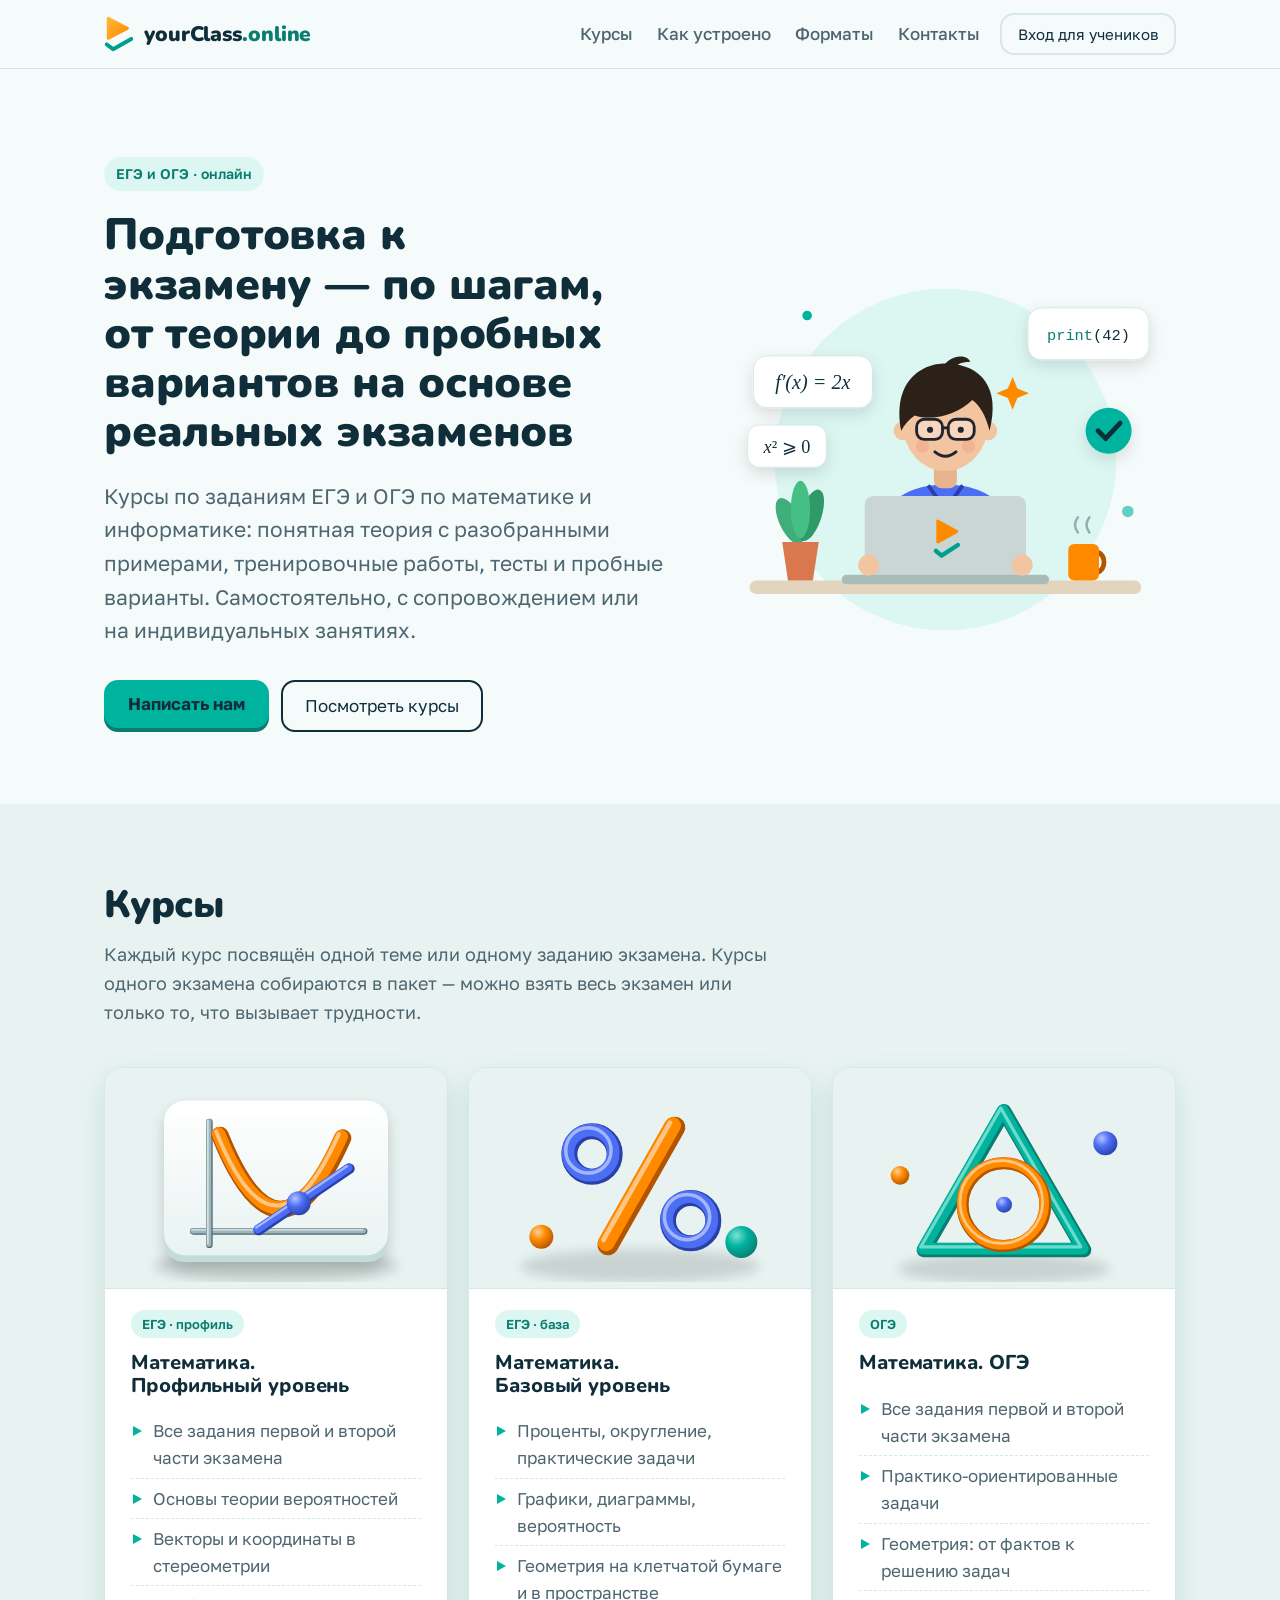
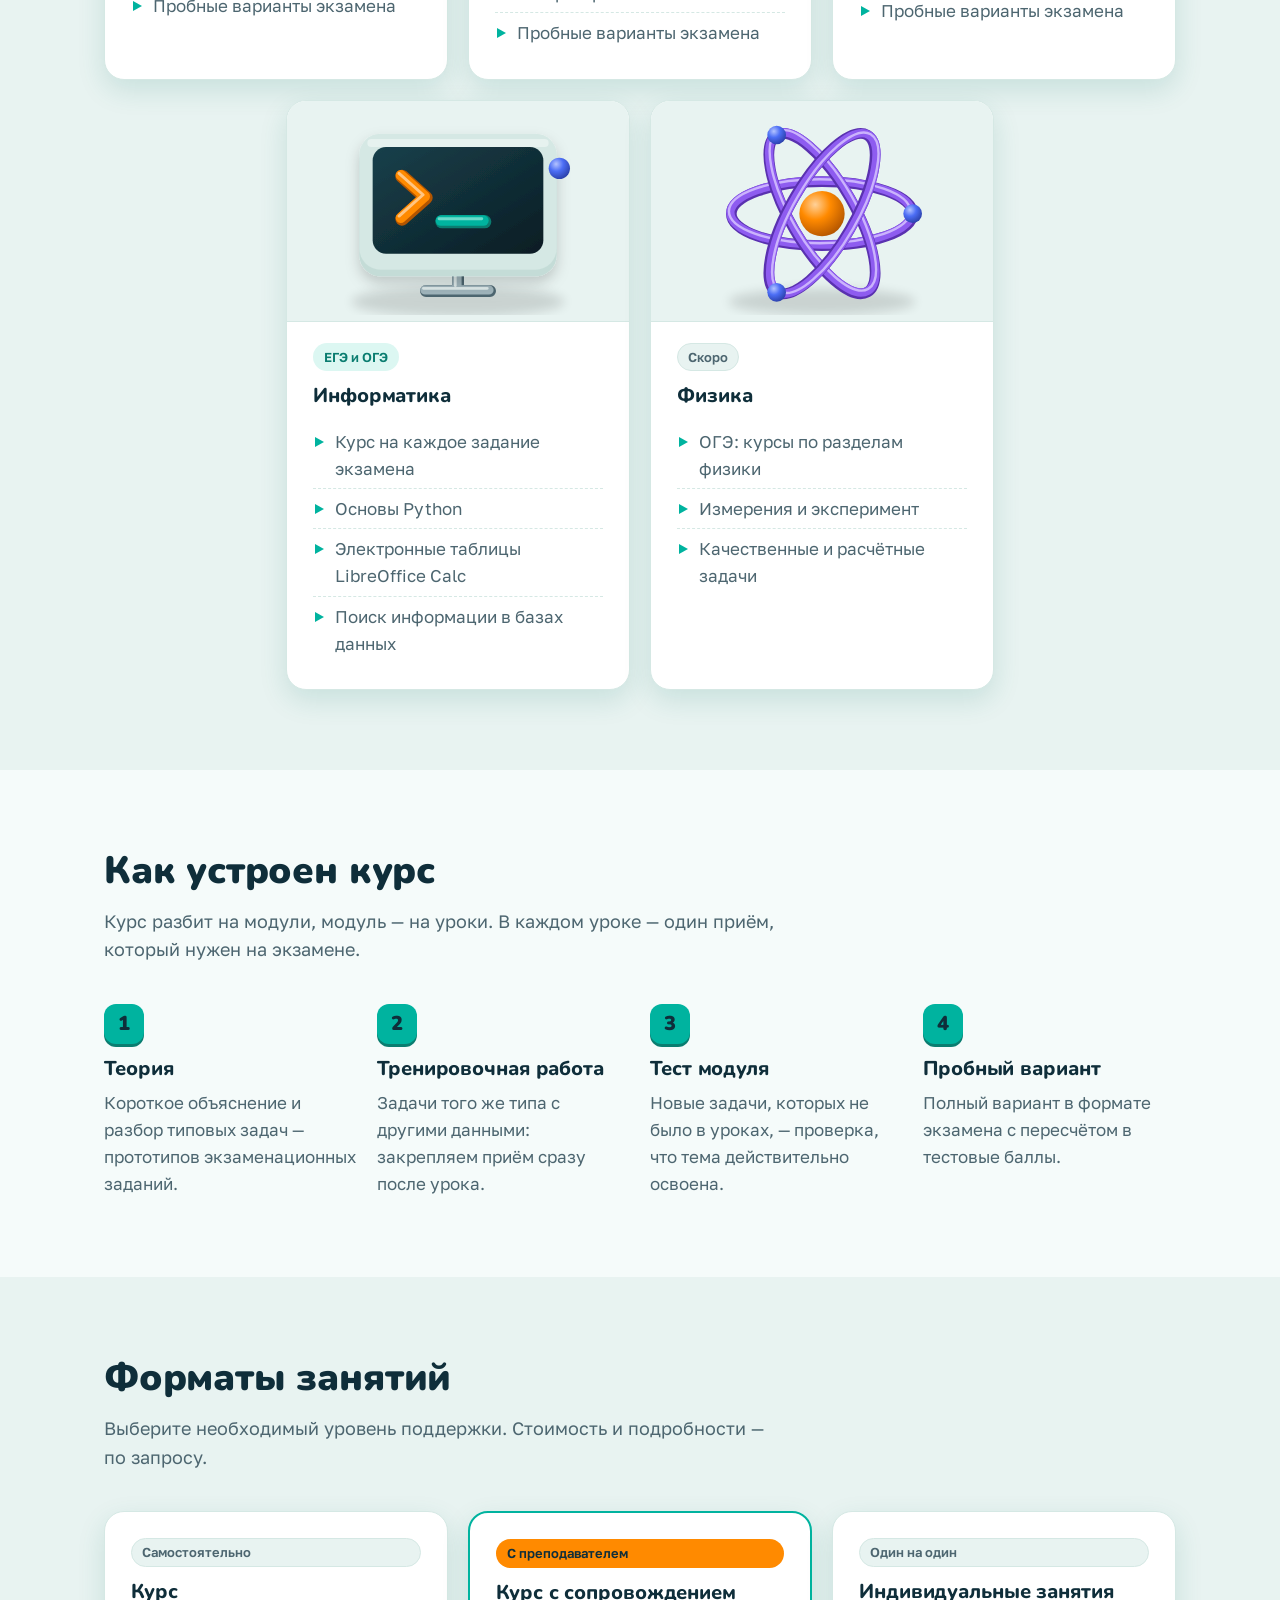
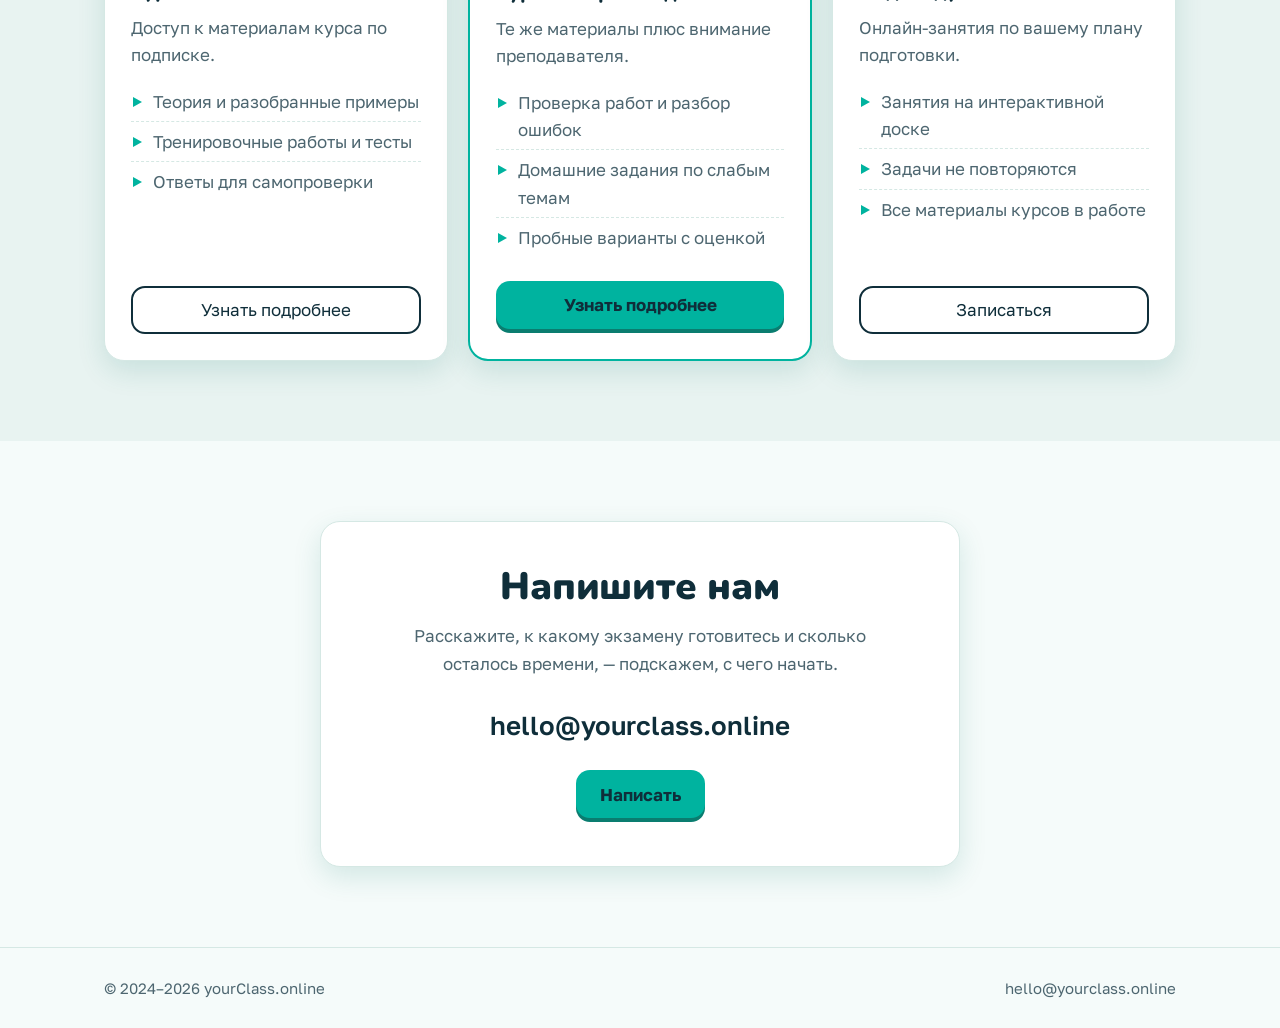
==== commit 6a1990f6: "Светлая тема по умолчанию; неразрывное тире в заголовке Co-Authored-By: Claude Opus 5.5 <noreply@ant" ====
--- a/index.html
+++ b/index.html
@@ -13,13 +13,14 @@
 <meta property="og:image" content="https://yourclass.online/og-image.png">
 <link rel="icon" href="favicon.svg" type="image/svg+xml">
 <link rel="apple-touch-icon" href="apple-touch-icon.png">
-<meta name="theme-color" content="#0e1c21" media="(prefers-color-scheme: dark)">
-<meta name="theme-color" content="#f5fbfa" media="(prefers-color-scheme: light)">
+<meta name="theme-color" content="#f5fbfa">
+<meta name="color-scheme" content="light">
 <link rel="preconnect" href="https://fonts.googleapis.com">
 <link rel="preconnect" href="https://fonts.gstatic.com" crossorigin>
 <link href="https://fonts.googleapis.com/css2?family=Golos+Text:wght@400;500;600;700&family=Nunito:wght@800;900&display=swap" rel="stylesheet">
 <style>
 :root{
+  color-scheme:light;
   --bg:#f5fbfa; --bg-alt:#e8f3f1; --surface:#ffffff; --text:#0f2e3a; --muted:#4d6670;
   --line:#d5e8e4; --brand:#00b39f; --brand-strong:#0a7d70; --brand-hover:#009e8c; --brand-soft:#dcf7f2;
   --on-brand:#0f2e3a; --press:#0a7d70; --accent:#ff8a00; --accent-strong:#b35500; --accent-soft:#ffe8cc;
@@ -28,17 +29,6 @@
   --radius:20px; --max:1120px;
   --ill-desk:#e3d5bd; --ill-laptop:#c9d6d4; --ill-laptop-edge:#a9bcb9; --ill-hoodie:#4c6ef5; --ill-hoodie-dark:#2a3fa8;
   --ill-panel:#e8f3f1; --ill-panel-top:#ffffff; --ill-panel-edge:#c4dcd7; --ill-monitor:#d5e8e4; --ill-shine:rgba(255,255,255,.4);
-}
-@media (prefers-color-scheme: dark){
-  :root:not([data-theme="light"]){
-    --bg:#0e1c21; --bg-alt:#13232a; --surface:#182b33; --text:#e8f3f1; --muted:#9fb4bb;
-    --line:#24404a; --brand:#2fd6bf; --brand-strong:#2fd6bf; --brand-hover:#7fe2d3; --brand-soft:#103631;
-    --on-brand:#0f2e3a; --press:#0a7d70; --accent:#ffa940; --accent-strong:#ffa940; --accent-soft:#3a2a12;
-    --logo-a:#ffa940; --logo-b:#ffa940; --logo-chk:#2fd6bf;
-    --shadow:none;
-    --ill-desk:#34444a; --ill-laptop:#4f6670; --ill-laptop-edge:#3d525b; --ill-hoodie:#5c7cfa; --ill-hoodie-dark:#4263eb;
-    --ill-panel:#1e3540; --ill-panel-top:#284450; --ill-panel-edge:#0b161a; --ill-monitor:#2a4652; --ill-shine:rgba(255,255,255,.06);
-  }
 }
 :root[data-theme="dark"]{
   --bg:#0e1c21; --bg-alt:#13232a; --surface:#182b33; --text:#e8f3f1; --muted:#9fb4bb;
@@ -215,7 +205,7 @@
     <div class="wrap">
       <div>
         <span class="eyebrow">ЕГЭ и ОГЭ · онлайн</span>
-        <h1>Подготовка к экзамену — по шагам, от теории до пробных вариантов на основе реальных экзаменов</h1>
+        <h1>Подготовка к экзамену&nbsp;— по&nbsp;шагам, от теории до пробных вариантов на основе реальных экзаменов</h1>
         <p class="lead">Курсы по заданиям ЕГЭ и ОГЭ по математике и информатике: понятная теория с разобранными примерами, тренировочные работы, тесты и пробные варианты. Самостоятельно, с сопровождением или на индивидуальных занятиях.</p>
         <div class="cta">
           <a class="btn btn-primary" href="#contact">Написать нам</a>
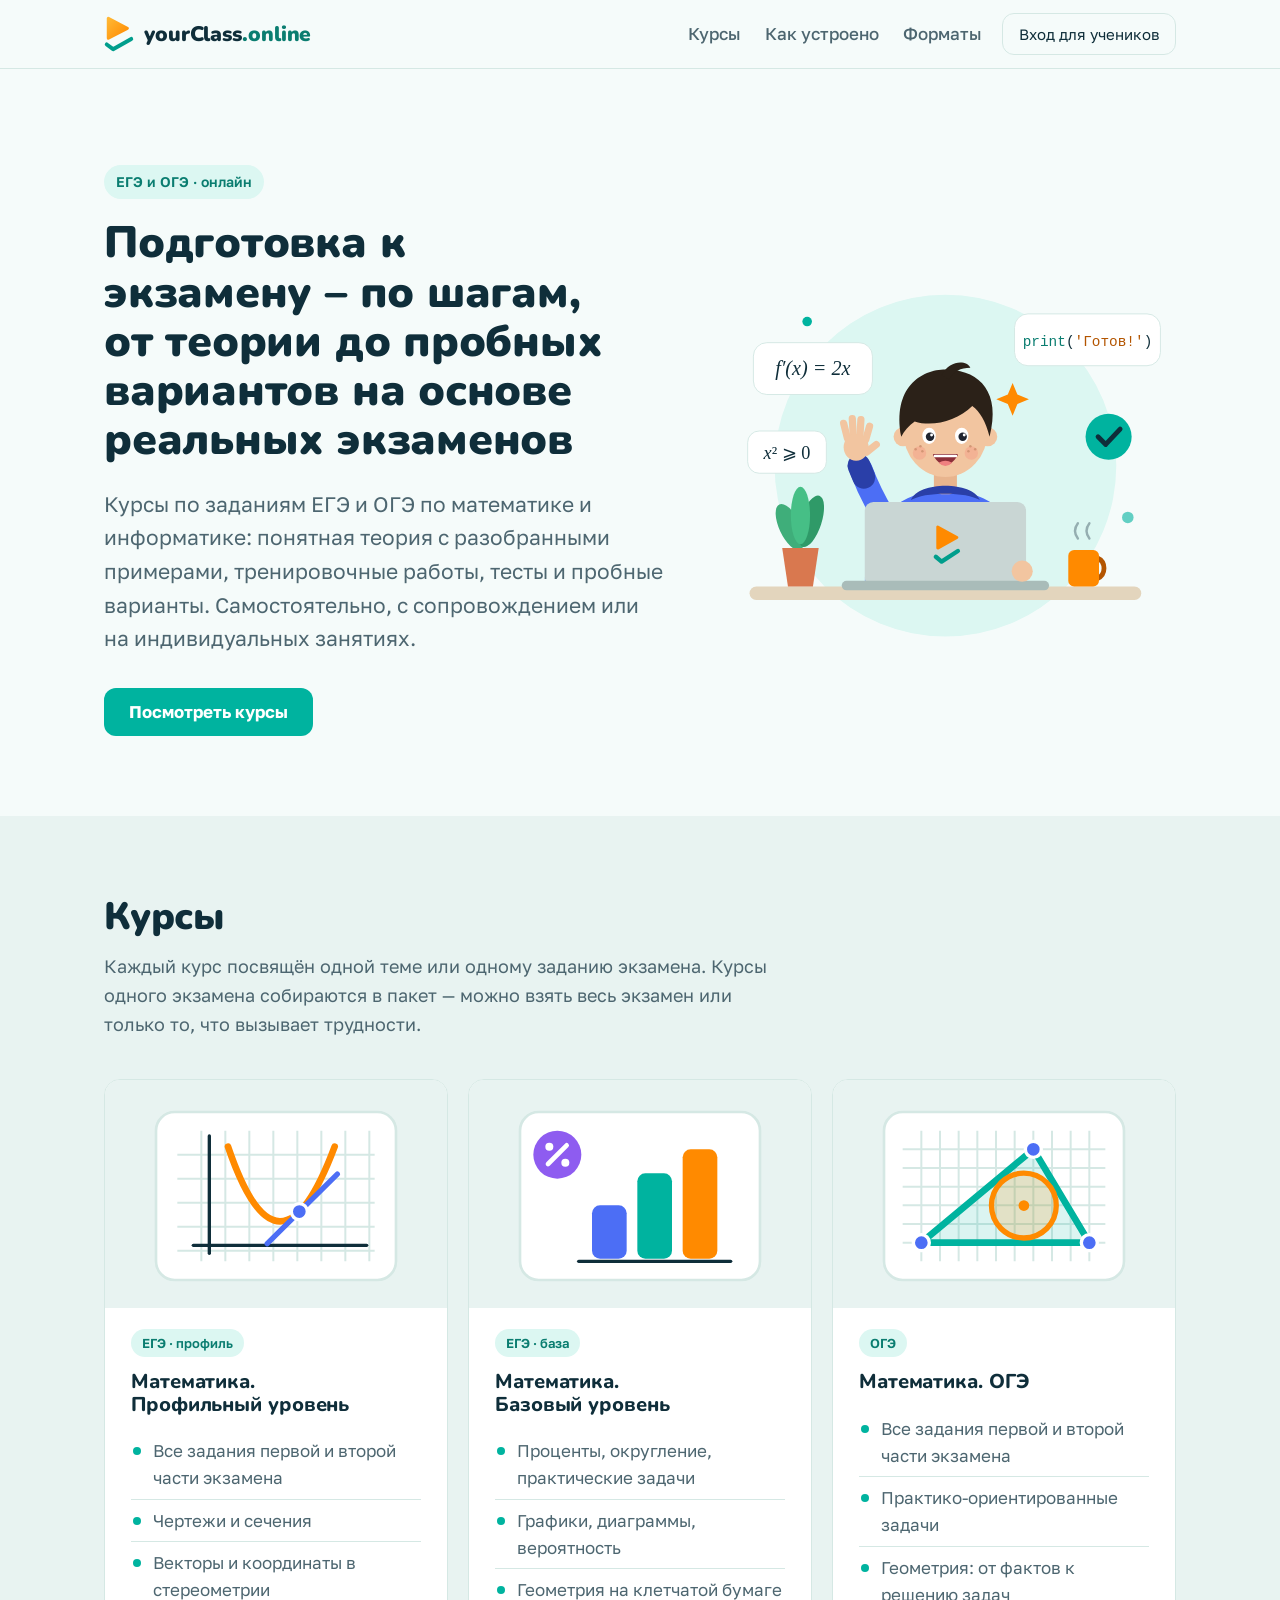
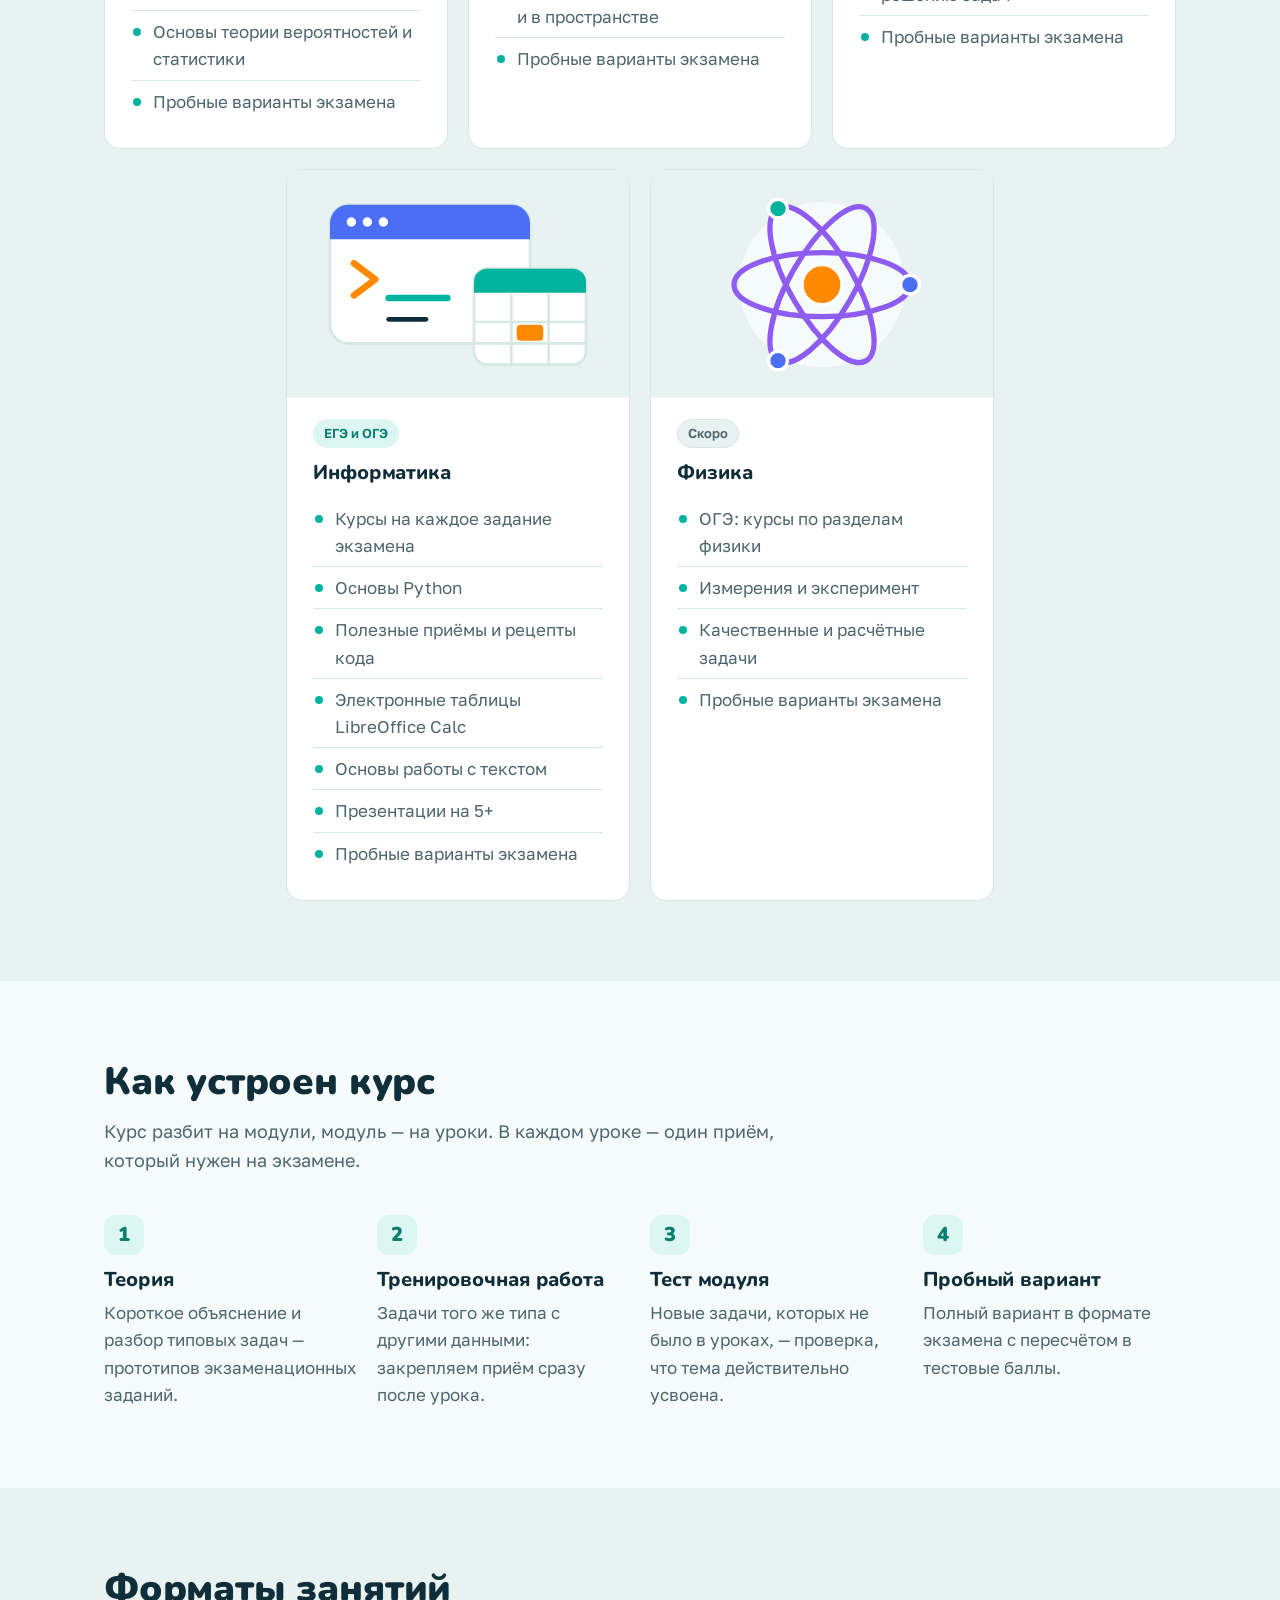
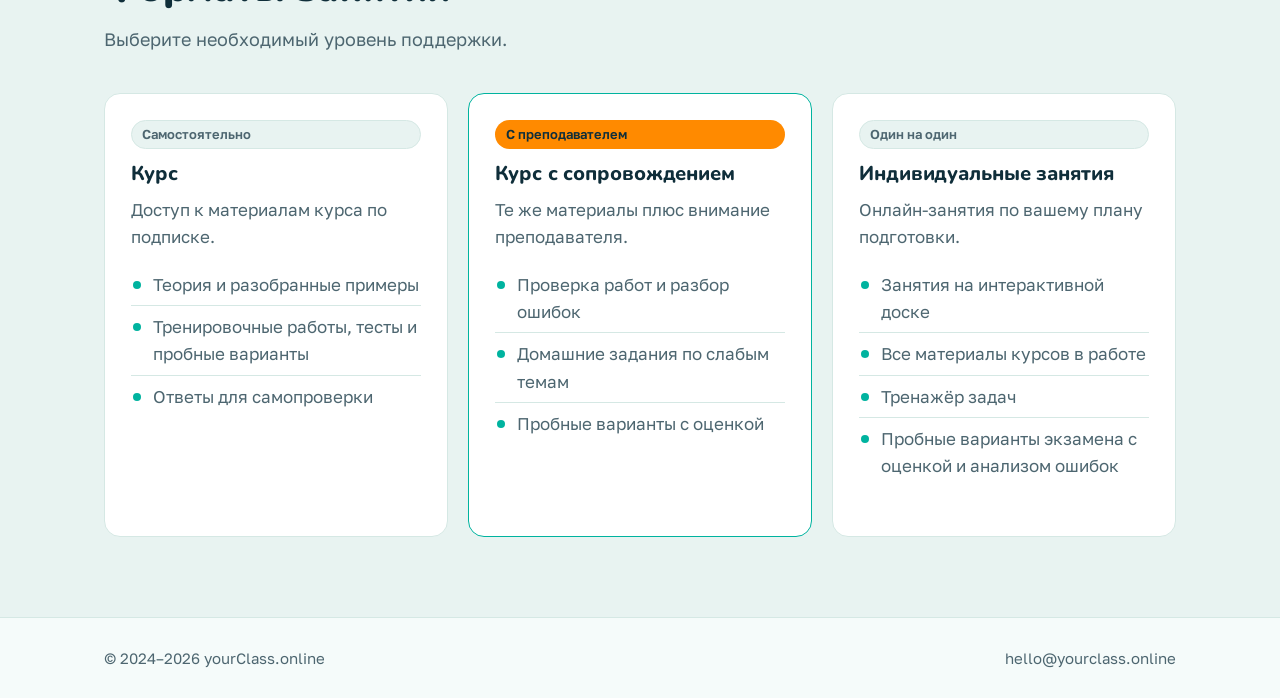
==== commit 2d908ab1: "Minimal UI: плоские кнопки и иконки, без сбора контактов, обновлены курсы и форматы Co-Authored-By: " ====
--- a/index.html
+++ b/index.html
@@ -25,8 +25,8 @@
   --line:#d5e8e4; --brand:#00b39f; --brand-strong:#0a7d70; --brand-hover:#009e8c; --brand-soft:#dcf7f2;
   --on-brand:#0f2e3a; --press:#0a7d70; --accent:#ff8a00; --accent-strong:#b35500; --accent-soft:#ffe8cc;
   --logo-a:#ffb733; --logo-b:#ff8a00; --logo-chk:#009e8c;
-  --shadow:0 10px 28px rgba(0,110,96,.14);
-  --radius:20px; --max:1120px;
+  --shadow:none;
+  --radius:16px; --max:1120px;
   --ill-desk:#e3d5bd; --ill-laptop:#c9d6d4; --ill-laptop-edge:#a9bcb9; --ill-hoodie:#4c6ef5; --ill-hoodie-dark:#2a3fa8;
   --ill-panel:#e8f3f1; --ill-panel-top:#ffffff; --ill-panel-edge:#c4dcd7; --ill-monitor:#d5e8e4; --ill-shine:rgba(255,255,255,.4);
 }
@@ -55,15 +55,14 @@
 
 /* buttons */
 .btn{display:inline-flex; align-items:center; justify-content:center; gap:8px;
-  min-height:48px; padding:0 22px; border-radius:14px; border:2px solid transparent;
+  min-height:48px; padding:0 24px; border-radius:12px; border:1.5px solid transparent;
   font:600 16px/1 inherit; font-family:inherit; text-decoration:none; cursor:pointer;
-  transition:background .15s,border-color .15s,transform .1s,box-shadow .1s}
-.btn:active{transform:translateY(2px)}
-.btn-primary{background:var(--brand); color:var(--on-brand); font-weight:700; box-shadow:0 4px 0 var(--press); margin-bottom:4px}
+  transition:background .15s,border-color .15s,color .15s}
+.btn-primary{background:var(--brand); color:var(--on-brand); font-weight:700}
 .btn-primary:hover{background:var(--brand-hover)}
-.btn-primary:active{transform:translateY(4px); box-shadow:0 0 0 var(--press)}
-.btn-ghost{background:transparent; color:var(--text); border-color:var(--text)}
-.btn-ghost:hover{background:var(--brand-soft)}
+.btn-white{color:#fff}
+.btn-ghost{background:transparent; color:var(--text); border-color:var(--line)}
+.btn-ghost:hover{border-color:var(--brand); color:var(--brand-strong)}
 .btn:focus-visible,a:focus-visible,input:focus-visible,button:focus-visible{outline:3px solid var(--accent); outline-offset:3px}
 
 /* header */
@@ -83,7 +82,7 @@
 @media (max-width:480px){ .top .btn .opt{display:none} .brand{font-size:18px} }
 
 /* hero */
-.hero{padding:88px 0 72px; position:relative; overflow:hidden}
+.hero{padding:96px 0 80px; position:relative; overflow:hidden}
 .hero .wrap{display:grid; grid-template-columns:1.1fr .9fr; gap:48px; align-items:center}
 .eyebrow{display:inline-block; padding:6px 12px; border-radius:999px; background:var(--brand-soft);
   color:var(--brand-strong); font-weight:600; font-size:14px; margin-bottom:20px}
@@ -93,7 +92,9 @@
 .float{animation:bob 6s ease-in-out infinite}
 .f2{animation-delay:-2s}.f3{animation-delay:-4s}
 @keyframes bob{0%,100%{transform:translateY(0)}50%{transform:translateY(-8px)}}
-@media (prefers-reduced-motion:reduce){.float{animation:none}}
+.wave{transform-box:view-box; transform-origin:184px 302px; animation:wave 2.4s ease-in-out infinite}
+@keyframes wave{0%,40%,100%{transform:rotate(0)}10%,30%{transform:rotate(-8deg)}20%{transform:rotate(4deg)}}
+@media (prefers-reduced-motion:reduce){.float,.wave{animation:none}}
 @media (max-width:860px){
   .hero{padding:48px 0 56px}
   .hero .wrap{grid-template-columns:1fr; gap:32px}
@@ -117,15 +118,14 @@
   padding:26px; box-shadow:var(--shadow)}
 .card p{color:var(--muted); margin-top:10px}
 .card ul{margin:14px 0 0; padding:0; list-style:none; color:var(--muted)}
-.card li{padding:6px 0 6px 22px; position:relative; border-top:1px dashed var(--line)}
+.card li{padding:7px 0 7px 22px; position:relative; border-top:1px solid var(--line)}
 .card li:first-child{border-top:0}
-.card li::before{content:""; position:absolute; left:2px; top:15px; width:0; height:0;
-  border-left:9px solid var(--brand); border-top:5px solid transparent; border-bottom:5px solid transparent}
+.card li::before{content:""; position:absolute; left:2px; top:17px; width:8px; height:8px; border-radius:50%; background:var(--brand)}
 .courses{display:flex; flex-wrap:wrap; justify-content:center; gap:20px}
 .courses .card{padding:0 26px 26px; overflow:hidden; flex:0 1 calc((100% - 40px)/3)}
 @media (max-width:960px){ .courses .card{flex-basis:calc((100% - 20px)/2)} }
 @media (max-width:640px){ .courses .card{flex-basis:100%} }
-.art{margin:0 -26px 20px; background:var(--bg-alt); border-bottom:1px solid var(--line); padding:14px 0 6px}
+.art{margin:0 -26px 20px; background:var(--bg-alt); padding:16px 0 12px}
 .card-art{display:block; width:100%; max-width:320px; height:auto; margin:0 auto}
 .tag{display:inline-block; font-size:13px; font-weight:600; padding:3px 10px; border-radius:999px;
   background:var(--bg-alt); color:var(--muted); border:1px solid var(--line); margin-bottom:14px}
@@ -137,23 +137,17 @@
 .step{position:relative; padding-top:54px}
 .step::before{counter-increment:s; content:counter(s); position:absolute; top:0; left:0;
   width:40px; height:40px; border-radius:12px; display:grid; place-items:center;
-  background:var(--brand); color:var(--on-brand); font:900 20px/1 "Nunito","Golos Text",sans-serif; box-shadow:0 3px 0 var(--press)}
+  background:var(--brand-soft); color:var(--brand-strong); font:900 20px/1 "Nunito","Golos Text",sans-serif}
 .step p{color:var(--muted); margin-top:8px}
 @media (max-width:960px){ .steps{grid-template-columns:repeat(2,1fr)} }
 @media (max-width:560px){ .steps{grid-template-columns:1fr} }
 
 /* plans */
 .plan{display:flex; flex-direction:column}
-.plan.featured{border:2px solid var(--brand)}
+.plan.featured{border:1.5px solid var(--brand)}
 .plan .btn{margin-top:auto}
 .plan ul{margin-bottom:24px}
 
-/* contact */
-.contact{text-align:center}
-.contact .card{max-width:640px; margin:0 auto; padding:44px 28px}
-.contact p{margin:14px auto 28px; max-width:30em}
-.mail{display:block; font-weight:600; font-size:clamp(20px,3vw,26px); margin-bottom:24px; text-decoration:none; word-break:break-all}
-.mail:hover{color:var(--brand-strong)}
 
 footer{border-top:1px solid var(--line); padding:28px 0; color:var(--muted); font-size:15px}
 footer .wrap{display:flex; flex-wrap:wrap; gap:12px 24px; align-items:center; justify-content:space-between}
@@ -177,12 +171,12 @@
 .close{position:absolute; top:12px; right:12px; width:40px; height:40px; border-radius:50%;
   border:0; background:transparent; color:var(--muted); font-size:26px; line-height:1; cursor:pointer}
 .close:hover{background:var(--bg-alt); color:var(--text)}
-.notice{display:none; margin-top:18px; padding:14px 16px; border-radius:12px; background:var(--brand-soft); font-size:15px}
+.notice{display:none; margin-top:18px; padding:14px 16px; border-radius:12px; background:var(--accent-soft); color:var(--text); font-size:15px}
 .notice.show{display:block}
 </style>
 </head>
 <body>
-<!--art:defs--><svg width="0" height="0" style="position:absolute" aria-hidden="true"><defs><radialGradient id="ball-or" cx=".35" cy=".3" r=".75"><stop offset="0" stop-color="#FFD199"/><stop offset=".45" stop-color="#FF8A00"/><stop offset="1" stop-color="#B35500"/></radialGradient><radialGradient id="ball-bl" cx=".35" cy=".3" r=".75"><stop offset="0" stop-color="#B3C3FF"/><stop offset=".45" stop-color="#4C6EF5"/><stop offset="1" stop-color="#2A3FA8"/></radialGradient><radialGradient id="ball-gr" cx=".35" cy=".3" r=".75"><stop offset="0" stop-color="#7FE2D3"/><stop offset=".45" stop-color="#00B39F"/><stop offset="1" stop-color="#0A7D70"/></radialGradient><radialGradient id="ball-pu" cx=".35" cy=".3" r=".75"><stop offset="0" stop-color="#D6C2FF"/><stop offset=".45" stop-color="#8E5CF0"/><stop offset="1" stop-color="#5A31B0"/></radialGradient><radialGradient id="ball-gy" cx=".35" cy=".3" r=".75"><stop offset="0" stop-color="#E8F3F1"/><stop offset=".45" stop-color="#9FB4BB"/><stop offset="1" stop-color="#4D6670"/></radialGradient><linearGradient id="panel" x1="0" y1="0" x2="0" y2="1"><stop offset="0" stop-color="var(--ill-panel-top)"/><stop offset="1" stop-color="var(--ill-panel)"/></linearGradient><linearGradient id="screen" x1="0" y1="0" x2="1" y2="1"><stop offset="0" stop-color="#17404b"/><stop offset="1" stop-color="#0b1d24"/></linearGradient><filter id="blur" x="-20%" y="-200%" width="140%" height="500%"><feGaussianBlur stdDeviation="4"/></filter><filter id="ds" x="-20%" y="-20%" width="140%" height="150%"><feDropShadow dx="0" dy="5" stdDeviation="5" flood-color="#000" flood-opacity=".18"/></filter></defs></svg><!--/art-->
+<!--art:defs--><!--/art-->
 
 <header class="top">
   <div class="wrap">
@@ -194,7 +188,6 @@
       <a href="#courses">Курсы</a>
       <a href="#how">Как устроено</a>
       <a href="#plans">Форматы</a>
-      <a href="#contact">Контакты</a>
     </nav>
     <button class="btn btn-ghost" type="button" data-open-login>Вход<span class="opt">&nbsp;для учеников</span></button>
   </div>
@@ -205,16 +198,14 @@
     <div class="wrap">
       <div>
         <span class="eyebrow">ЕГЭ и ОГЭ · онлайн</span>
-        <h1>Подготовка к экзамену&nbsp;— по&nbsp;шагам, от теории до пробных вариантов на основе реальных экзаменов</h1>
+        <h1>Подготовка к экзамену&nbsp;– по&nbsp;шагам, от теории до пробных вариантов на основе реальных экзаменов</h1>
         <p class="lead">Курсы по заданиям ЕГЭ и ОГЭ по математике и информатике: понятная теория с разобранными примерами, тренировочные работы, тесты и пробные варианты. Самостоятельно, с сопровождением или на индивидуальных занятиях.</p>
         <div class="cta">
-          <a class="btn btn-primary" href="#contact">Написать нам</a>
-          <a class="btn btn-ghost" href="#courses">Посмотреть курсы</a>
+          <a class="btn btn-primary btn-white" href="#courses">Посмотреть курсы</a>
         </div>
       </div>
       <svg class="hero-art" viewBox="0 0 480 440" role="img" aria-label="Ученик занимается за ноутбуком">
         <defs>
-          <filter id="sh" x="-20%" y="-20%" width="140%" height="160%"><feDropShadow dx="0" dy="6" stdDeviation="8" flood-color="#000" flood-opacity=".12"/></filter>
         </defs>
         <circle cx="240" cy="236" r="178" fill="var(--brand-soft)"/>
         <circle cx="96" cy="86" r="5" fill="var(--brand)"/>
@@ -232,43 +223,57 @@
         <rect x="368" y="324" width="32" height="38" rx="6" fill="var(--accent)"/>
         <path d="M378 312 q-6 -8 0 -16 M390 312 q-6 -8 0 -16" fill="none" stroke="var(--muted)" stroke-width="2.5" stroke-linecap="round" opacity=".5"/>
         <!-- ученик -->
+        <!-- поднятая рука машет -->
+        <g class="wave">
+        <path d="M184 302 Q164 272 152 240" fill="none" stroke="var(--ill-hoodie)" stroke-width="24" stroke-linecap="round"/>
+        <path d="M155 248 L150 236" stroke="var(--ill-hoodie-dark)" stroke-width="24" stroke-linecap="round"/>
+        <g stroke="#f2c5a0" stroke-width="7.5" stroke-linecap="round">
+          <path d="M138 208 L134 192"/><path d="M144 205 L143 187"/><path d="M151 205 L152 188"/><path d="M157 209 L161 195"/><path d="M158 222 L168 214"/>
+        </g>
+        <ellipse cx="147" cy="217" rx="13" ry="14" fill="#f2c5a0"/>
+        </g>
         <path d="M156 362 C156 300 184 262 240 262 C296 262 324 300 324 362 Z" fill="var(--ill-hoodie)"/>
-        <path d="M222 263 L240 288 L258 263" fill="none" stroke="var(--ill-hoodie-dark)" stroke-width="4" stroke-linejoin="round"/>
         <rect x="228" y="236" width="24" height="30" rx="8" fill="#e8b48e"/>
+        <path d="M204 272 C212 252 268 252 276 272 C262 263 218 263 204 272 Z" fill="var(--ill-hoodie-dark)"/>
+        <!-- голова -->
         <circle cx="196" cy="206" r="10" fill="#f2c5a0"/>
         <circle cx="284" cy="206" r="10" fill="#f2c5a0"/>
         <ellipse cx="240" cy="200" rx="44" ry="48" fill="#f2c5a0"/>
         <path d="M194 206 C184 152 218 134 244 136 C276 138 298 160 286 206 C282 190 276 180 268 174 C252 190 226 196 208 190 C202 194 197 200 194 206 Z" fill="#2b2118"/>
         <path d="M236 142 C244 126 262 126 266 134 C256 134 248 138 244 146 Z" fill="#2b2118"/>
-        <circle cx="216" cy="222" r="7" fill="#f4a38a" opacity=".55"/>
-        <circle cx="264" cy="222" r="7" fill="#f4a38a" opacity=".55"/>
-        <rect x="210" y="194" width="27" height="21" rx="8" fill="#fff" fill-opacity=".3" stroke="#1f2430" stroke-width="3"/>
-        <rect x="243" y="194" width="27" height="21" rx="8" fill="#fff" fill-opacity=".3" stroke="#1f2430" stroke-width="3"/>
-        <path d="M237 203 h6" stroke="#1f2430" stroke-width="3"/>
-        <circle cx="224" cy="205" r="3.2" fill="#1f2430"/>
-        <circle cx="256" cy="205" r="3.2" fill="#1f2430"/>
-        <path d="M229 228 Q240 237 251 228" fill="none" stroke="#1f2430" stroke-width="3" stroke-linecap="round"/>
+        <!-- лицо -->
+        <ellipse cx="223" cy="205" rx="7" ry="8.5" fill="#fff"/>
+        <ellipse cx="257" cy="205" rx="7" ry="8.5" fill="#fff"/>
+        <circle cx="224" cy="206" r="4.4" fill="#1f2430"/>
+        <circle cx="258" cy="206" r="4.4" fill="#1f2430"/>
+        <circle cx="225.6" cy="204.2" r="1.5" fill="#fff"/>
+        <circle cx="259.6" cy="204.2" r="1.5" fill="#fff"/>
+        <circle cx="213" cy="223" r="7" fill="#f4a38a" opacity=".55"/>
+        <circle cx="267" cy="223" r="7" fill="#f4a38a" opacity=".55"/>
+        <g fill="#c98c6a" opacity=".75"><circle cx="209" cy="219" r="1.3"/><circle cx="214" cy="216" r="1.3"/><circle cx="216" cy="221" r="1.3"/><circle cx="271" cy="219" r="1.3"/><circle cx="266" cy="216" r="1.3"/><circle cx="264" cy="221" r="1.3"/></g>
+        <path d="M228 225 Q240 244 252 225 Z" fill="#8c2f39" stroke="#8c2f39" stroke-width="2" stroke-linejoin="round"/>
+        <path d="M233 233 Q240 229 247 233 Q240 240 233 233 Z" fill="#f08080"/>
+        <path d="M229 226 H251" stroke="#fff" stroke-width="2.5" stroke-linecap="round"/>
         <!-- ноутбук -->
         <rect x="156" y="274" width="168" height="88" rx="9" fill="var(--ill-laptop)"/>
         <path d="M232 300 V322 L252 311 Z" fill="var(--accent)" stroke="var(--accent)" stroke-width="3" stroke-linejoin="round"/>
         <path d="M230 331 L236 336 L253 325" fill="none" stroke="var(--logo-chk)" stroke-width="4.5" stroke-linecap="round" stroke-linejoin="round"/>
         <rect x="132" y="356" width="216" height="10" rx="5" fill="var(--ill-laptop-edge)"/>
-        <circle cx="160" cy="346" r="11" fill="#f2c5a0"/>
         <circle cx="320" cy="346" r="11" fill="#f2c5a0"/>
         <!-- карточки -->
-        <g class="float f1" filter="url(#sh)">
-          <rect x="40" y="128" width="124" height="54" rx="14" fill="var(--surface)" stroke="var(--line)"/>
-          <text x="102" y="162" text-anchor="middle" font-family="'STIX Two Math','Cambria Math',Georgia,serif" font-style="italic" font-size="21" fill="var(--text)">f′(x) = 2x</text>
-        </g>
-        <g class="float f2" filter="url(#sh)">
-          <rect x="326" y="78" width="126" height="54" rx="14" fill="var(--surface)" stroke="var(--line)"/>
-          <text x="389" y="111" text-anchor="middle" font-family="Menlo,Consolas,monospace" font-size="16" fill="var(--text)"><tspan fill="var(--brand-strong)">print</tspan>(42)</text>
-        </g>
-        <g class="float f3" filter="url(#sh)">
+        <g class="float f1">
+          <rect x="40" y="108" width="124" height="54" rx="14" fill="var(--surface)" stroke="var(--line)"/>
+          <text x="102" y="142" text-anchor="middle" font-family="'STIX Two Math','Cambria Math',Georgia,serif" font-style="italic" font-size="21" fill="var(--text)">f′(x) = 2x</text>
+        </g>
+        <g class="float f2">
+          <rect x="312" y="78" width="152" height="54" rx="14" fill="var(--surface)" stroke="var(--line)"/>
+          <text x="388" y="111" text-anchor="middle" font-family="Menlo,Consolas,monospace" font-size="15" fill="var(--text)"><tspan fill="var(--brand-strong)">print</tspan>(<tspan fill="var(--accent-strong)">'Готов!'</tspan>)</text>
+        </g>
+        <g class="float f3">
           <circle cx="410" cy="206" r="24" fill="var(--brand)"/>
           <path d="M399 206 l8 8 15 -16" fill="none" stroke="var(--on-brand)" stroke-width="5" stroke-linecap="round" stroke-linejoin="round"/>
         </g>
-        <g class="float f2" filter="url(#sh)">
+        <g class="float f2">
           <rect x="34" y="200" width="82" height="44" rx="12" fill="var(--surface)" stroke="var(--line)"/>
           <text x="75" y="229" text-anchor="middle" font-family="'STIX Two Math','Cambria Math',Georgia,serif" font-size="19" fill="var(--text)"><tspan font-style="italic">x</tspan>² ⩾ 0</text>
         </g>
@@ -284,18 +289,19 @@
       </div>
       <div class="courses">
         <article class="card">
-          <div class="art"><!--art:prof--><svg class="card-art" viewBox="0 0 240 150" role="img" aria-label="График функции и касательная"><ellipse cx="120" cy="138" rx="92" ry="12.9" fill="#000" opacity=".13" filter="url(#blur)"/><g filter="url(#ds)"><rect x="36" y="19" width="168" height="116" rx="16" fill="var(--ill-panel-edge)"/><rect x="36" y="14" width="168" height="116" rx="16" fill="url(#panel)"/><rect x="42" y="18" width="156" height="6" rx="3" fill="var(--ill-shine)"/></g><g ><path d="M58 112 H186" fill="none" stroke="#4D6670" stroke-width="5" stroke-linecap="round" stroke-linejoin="round"/><path d="M58 112 H186" fill="none" stroke="#9FB4BB" stroke-width="3.9" stroke-linecap="round" stroke-linejoin="round" transform="translate(-0.4 -0.4)"/><path d="M58 112 H186" fill="none" stroke="#E8F3F1" stroke-width="1.1" stroke-linecap="round" stroke-linejoin="round" opacity=".85" transform="translate(-1.1 -1.1)"/></g><g ><path d="M70 122 V30" fill="none" stroke="#4D6670" stroke-width="5" stroke-linecap="round" stroke-linejoin="round"/><path d="M70 122 V30" fill="none" stroke="#9FB4BB" stroke-width="3.9" stroke-linecap="round" stroke-linejoin="round" transform="translate(-0.4 -0.4)"/><path d="M70 122 V30" fill="none" stroke="#E8F3F1" stroke-width="1.1" stroke-linecap="round" stroke-linejoin="round" opacity=".85" transform="translate(-1.1 -1.1)"/></g><g ><path d="M78 40 Q122 150 170 42" fill="none" stroke="#B35500" stroke-width="13" stroke-linecap="round" stroke-linejoin="round"/><path d="M78 40 Q122 150 170 42" fill="none" stroke="#FF8A00" stroke-width="10.1" stroke-linecap="round" stroke-linejoin="round" transform="translate(-1.1 -1.1)"/><path d="M78 40 Q122 150 170 42" fill="none" stroke="#FFD199" stroke-width="2.9" stroke-linecap="round" stroke-linejoin="round" opacity=".85" transform="translate(-2.9 -2.9)"/></g><g ><path d="M107 111 L175 65" fill="none" stroke="#2A3FA8" stroke-width="8" stroke-linecap="round" stroke-linejoin="round"/><path d="M107 111 L175 65" fill="none" stroke="#4C6EF5" stroke-width="6.2" stroke-linecap="round" stroke-linejoin="round" transform="translate(-0.7 -0.7)"/><path d="M107 111 L175 65" fill="none" stroke="#B3C3FF" stroke-width="1.8" stroke-linecap="round" stroke-linejoin="round" opacity=".85" transform="translate(-1.8 -1.8)"/></g><circle cx="137" cy="91" r="9" fill="url(#ball-bl)"/></svg><!--/art--></div>
+          <div class="art"><!--art:prof--><svg class="card-art" viewBox="0 0 240 150" role="img" aria-label="График функции и касательная"><rect x="30" y="12" width="180" height="126" rx="14" fill="var(--surface)" stroke="var(--line)" stroke-width="2"/><g stroke="var(--line)" stroke-width="1.5"><path d="M64 26V124"/><path d="M82 26V124"/><path d="M100 26V124"/><path d="M118 26V124"/><path d="M136 26V124"/><path d="M154 26V124"/><path d="M172 26V124"/><path d="M190 26V124"/><path d="M46 44H194"/><path d="M46 62H194"/><path d="M46 80H194"/><path d="M46 98H194"/><path d="M46 116H194"/></g><path d="M58 112H188" fill="none" stroke="var(--text)" stroke-width="2.5" stroke-linecap="round" stroke-linejoin="round"/><path d="M70 118V30" fill="none" stroke="var(--text)" stroke-width="2.5" stroke-linecap="round" stroke-linejoin="round"/><path d="M84 38Q122 150 164 38" fill="none" stroke="#ff8a00" stroke-width="5" stroke-linecap="round" stroke-linejoin="round"/><path d="M113.4 110.7L166.0 58.6" fill="none" stroke="#4c6ef5" stroke-width="4" stroke-linecap="round" stroke-linejoin="round"/><circle cx="137.5" cy="86.7" r="6" fill="#4c6ef5" stroke="var(--surface)" stroke-width="2.5"/></svg><!--/art--></div>
           <span class="tag hot">ЕГЭ · профиль</span>
           <h3>Математика. Профильный уровень</h3>
           <ul>
             <li>Все задания первой и второй части экзамена</li>
-            <li>Основы теории вероятностей</li>
+            <li>Чертежи и сечения</li>
             <li>Векторы и координаты в стереометрии</li>
+            <li>Основы теории вероятностей и статистики</li>
             <li>Пробные варианты экзамена</li>
           </ul>
         </article>
         <article class="card">
-          <div class="art"><!--art:base--><svg class="card-art" viewBox="0 0 240 150" role="img" aria-label="Знак процента"><ellipse cx="120" cy="138" rx="90" ry="12.6" fill="#000" opacity=".13" filter="url(#blur)"/><g ><path d="M146 34 L96 122" fill="none" stroke="#B35500" stroke-width="16" stroke-linecap="round" stroke-linejoin="round"/><path d="M146 34 L96 122" fill="none" stroke="#FF8A00" stroke-width="12.5" stroke-linecap="round" stroke-linejoin="round" transform="translate(-1.4 -1.4)"/><path d="M146 34 L96 122" fill="none" stroke="#FFD199" stroke-width="3.5" stroke-linecap="round" stroke-linejoin="round" opacity=".85" transform="translate(-3.5 -3.5)"/></g><g ><path d="M84 54 m-17 0 a17 17 0 1 0 34 0 a17 17 0 1 0 -34 0" fill="none" stroke="#2A3FA8" stroke-width="12" stroke-linecap="round" stroke-linejoin="round"/><path d="M84 54 m-17 0 a17 17 0 1 0 34 0 a17 17 0 1 0 -34 0" fill="none" stroke="#4C6EF5" stroke-width="9.4" stroke-linecap="round" stroke-linejoin="round" transform="translate(-1.0 -1.0)"/><path d="M84 54 m-17 0 a17 17 0 1 0 34 0 a17 17 0 1 0 -34 0" fill="none" stroke="#B3C3FF" stroke-width="2.6" stroke-linecap="round" stroke-linejoin="round" opacity=".85" transform="translate(-2.7 -2.7)"/></g><g ><path d="M158 104 m-17 0 a17 17 0 1 0 34 0 a17 17 0 1 0 -34 0" fill="none" stroke="#2A3FA8" stroke-width="12" stroke-linecap="round" stroke-linejoin="round"/><path d="M158 104 m-17 0 a17 17 0 1 0 34 0 a17 17 0 1 0 -34 0" fill="none" stroke="#4C6EF5" stroke-width="9.4" stroke-linecap="round" stroke-linejoin="round" transform="translate(-1.0 -1.0)"/><path d="M158 104 m-17 0 a17 17 0 1 0 34 0 a17 17 0 1 0 -34 0" fill="none" stroke="#B3C3FF" stroke-width="2.6" stroke-linecap="round" stroke-linejoin="round" opacity=".85" transform="translate(-2.7 -2.7)"/></g><circle cx="196" cy="120" r="12" fill="url(#ball-gr)"/><circle cx="46" cy="116" r="9" fill="url(#ball-or)"/></svg><!--/art--></div>
+          <div class="art"><!--art:base--><svg class="card-art" viewBox="0 0 240 150" role="img" aria-label="Диаграмма и знак процента"><rect x="30" y="12" width="180" height="126" rx="14" fill="var(--surface)" stroke="var(--line)" stroke-width="2"/><rect x="84" y="82" width="26" height="40" rx="6" fill="#4c6ef5"/><rect x="118" y="58" width="26" height="64" rx="6" fill="#00b39f"/><rect x="152" y="40" width="26" height="82" rx="6" fill="#ff8a00"/><path d="M74 124H188" fill="none" stroke="var(--text)" stroke-width="2.5" stroke-linecap="round" stroke-linejoin="round"/><circle cx="58" cy="44" r="18" fill="#8e5cf0"/><path d="M65 37L51 51" fill="none" stroke="#fff" stroke-width="3.5" stroke-linecap="round" stroke-linejoin="round"/><circle cx="52" cy="38" r="3" fill="#fff"/><circle cx="64" cy="50" r="3" fill="#fff"/></svg><!--/art--></div>
           <span class="tag hot">ЕГЭ · база</span>
           <h3>Математика. Базовый уровень</h3>
           <ul>
@@ -306,7 +312,7 @@
           </ul>
         </article>
         <article class="card">
-          <div class="art"><!--art:oge--><svg class="card-art" viewBox="0 0 240 150" role="img" aria-label="Треугольник со вписанной окружностью"><ellipse cx="120" cy="140" rx="80" ry="11.2" fill="#000" opacity=".13" filter="url(#blur)"/><g ><path d="M60 126 L180 126 L120 22 Z" fill="none" stroke="#0A7D70" stroke-width="11" stroke-linecap="round" stroke-linejoin="round"/><path d="M60 126 L180 126 L120 22 Z" fill="none" stroke="#00B39F" stroke-width="8.6" stroke-linecap="round" stroke-linejoin="round" transform="translate(-0.9 -0.9)"/><path d="M60 126 L180 126 L120 22 Z" fill="none" stroke="#7FE2D3" stroke-width="2.4" stroke-linecap="round" stroke-linejoin="round" opacity=".85" transform="translate(-2.4 -2.4)"/></g><g ><path d="M120 92 m-31 0 a31 31 0 1 0 62 0 a31 31 0 1 0 -62 0" fill="none" stroke="#B35500" stroke-width="9" stroke-linecap="round" stroke-linejoin="round"/><path d="M120 92 m-31 0 a31 31 0 1 0 62 0 a31 31 0 1 0 -62 0" fill="none" stroke="#FF8A00" stroke-width="7.0" stroke-linecap="round" stroke-linejoin="round" transform="translate(-0.8 -0.8)"/><path d="M120 92 m-31 0 a31 31 0 1 0 62 0 a31 31 0 1 0 -62 0" fill="none" stroke="#FFD199" stroke-width="2.0" stroke-linecap="round" stroke-linejoin="round" opacity=".85" transform="translate(-2.0 -2.0)"/></g><circle cx="120" cy="92" r="6" fill="url(#ball-bl)"/><circle cx="196" cy="46" r="9" fill="url(#ball-bl)"/><circle cx="42" cy="70" r="7" fill="url(#ball-or)"/></svg><!--/art--></div>
+          <div class="art"><!--art:oge--><svg class="card-art" viewBox="0 0 240 150" role="img" aria-label="Треугольник со вписанной окружностью на клетчатой бумаге"><rect x="30" y="12" width="180" height="126" rx="14" fill="var(--surface)" stroke="var(--line)" stroke-width="2"/><g stroke="var(--line)" stroke-width="1.5"><path d="M58 26V124"/><path d="M72 26V124"/><path d="M86 26V124"/><path d="M100 26V124"/><path d="M114 26V124"/><path d="M128 26V124"/><path d="M142 26V124"/><path d="M156 26V124"/><path d="M170 26V124"/><path d="M184 26V124"/><path d="M44 40H196"/><path d="M44 54H196"/><path d="M44 68H196"/><path d="M44 82H196"/><path d="M44 96H196"/><path d="M44 110H196"/></g><path d="M58 110L184 110L142 40Z" fill="#00b39f" fill-opacity=".14" stroke="#00b39f" stroke-width="5" stroke-linejoin="round"/><circle cx="134.9" cy="82.2" r="24.3" fill="#ff8a00" fill-opacity=".18" stroke="#ff8a00" stroke-width="4"/><circle cx="134.9" cy="82.2" r="4" fill="#ff8a00"/><circle cx="58" cy="110" r="6" fill="#4c6ef5" stroke="var(--surface)" stroke-width="2.5"/><circle cx="184" cy="110" r="6" fill="#4c6ef5" stroke="var(--surface)" stroke-width="2.5"/><circle cx="142" cy="40" r="6" fill="#4c6ef5" stroke="var(--surface)" stroke-width="2.5"/></svg><!--/art--></div>
           <span class="tag hot">ОГЭ</span>
           <h3>Математика. ОГЭ</h3>
           <ul>
@@ -317,24 +323,28 @@
           </ul>
         </article>
         <article class="card">
-          <div class="art"><!--art:inf--><svg class="card-art" viewBox="0 0 240 150" role="img" aria-label="Монитор с командной строкой"><ellipse cx="120" cy="140" rx="80" ry="11.2" fill="#000" opacity=".13" filter="url(#blur)"/><g ><path d="M120 116 V130 M96 132 H144" fill="none" stroke="#4D6670" stroke-width="9" stroke-linecap="round" stroke-linejoin="round"/><path d="M120 116 V130 M96 132 H144" fill="none" stroke="#9FB4BB" stroke-width="7.0" stroke-linecap="round" stroke-linejoin="round" transform="translate(-0.8 -0.8)"/><path d="M120 116 V130 M96 132 H144" fill="none" stroke="#E8F3F1" stroke-width="2.0" stroke-linecap="round" stroke-linejoin="round" opacity=".85" transform="translate(-2.0 -2.0)"/></g><g filter="url(#ds)"><rect x="46" y="19" width="148" height="102" rx="16" fill="var(--ill-panel-edge)"/><rect x="46" y="14" width="148" height="102" rx="16" fill="var(--ill-monitor)"/><rect x="52" y="18" width="136" height="6" rx="3" fill="var(--ill-shine)"/><rect x="56" y="24" width="128" height="80" rx="10" fill="url(#screen)"/></g><g ><path d="M78 46 L96 62 L78 78" fill="none" stroke="#B35500" stroke-width="10" stroke-linecap="round" stroke-linejoin="round"/><path d="M78 46 L96 62 L78 78" fill="none" stroke="#FF8A00" stroke-width="7.8" stroke-linecap="round" stroke-linejoin="round" transform="translate(-0.9 -0.9)"/><path d="M78 46 L96 62 L78 78" fill="none" stroke="#FFD199" stroke-width="2.2" stroke-linecap="round" stroke-linejoin="round" opacity=".85" transform="translate(-2.2 -2.2)"/></g><g ><path d="M108 80 H140" fill="none" stroke="#0A7D70" stroke-width="10" stroke-linecap="round" stroke-linejoin="round"/><path d="M108 80 H140" fill="none" stroke="#00B39F" stroke-width="7.8" stroke-linecap="round" stroke-linejoin="round" transform="translate(-0.9 -0.9)"/><path d="M108 80 H140" fill="none" stroke="#7FE2D3" stroke-width="2.2" stroke-linecap="round" stroke-linejoin="round" opacity=".85" transform="translate(-2.2 -2.2)"/></g><circle cx="196" cy="40" r="8" fill="url(#ball-bl)"/></svg><!--/art--></div>
+          <div class="art"><!--art:inf--><svg class="card-art" viewBox="0 0 240 150" role="img" aria-label="Окно терминала и электронная таблица"><rect x="24" y="14" width="150" height="104" rx="14" fill="var(--surface)" stroke="var(--line)" stroke-width="2"/><path d="M24 40H174V28a14 14 0 0 0 -14 -14H38a14 14 0 0 0 -14 14Z" fill="#4c6ef5"/><circle cx="40" cy="27" r="3.5" fill="#fff"/><circle cx="52" cy="27" r="3.5" fill="#fff"/><circle cx="64" cy="27" r="3.5" fill="#fff"/><path d="M42 58L58 70L42 82" fill="none" stroke="#ff8a00" stroke-width="5" stroke-linecap="round" stroke-linejoin="round"/><path d="M68 84H112" fill="none" stroke="#00b39f" stroke-width="5" stroke-linecap="round" stroke-linejoin="round"/><path d="M68 100H96" fill="none" stroke="var(--text)" stroke-width="3.5" stroke-linecap="round" stroke-linejoin="round"/><rect x="132" y="62" width="84" height="72" rx="10" fill="var(--surface)" stroke="var(--line)" stroke-width="2"/><path d="M132 72a10 10 0 0 1 10 -10H206a10 10 0 0 1 10 10V80H132Z" fill="#00b39f"/><g stroke="var(--line)" stroke-width="2"><path d="M160 80V134M188 80V134M132 102H216M132 118H216"/></g><rect x="164" y="104" width="20" height="12" rx="3" fill="#ff8a00"/></svg><!--/art--></div>
           <span class="tag hot">ЕГЭ и ОГЭ</span>
           <h3>Информатика</h3>
           <ul>
-            <li>Курс на каждое задание экзамена</li>
+            <li>Курсы на каждое задание экзамена</li>
             <li>Основы Python</li>
+            <li>Полезные приёмы и рецепты кода</li>
             <li>Электронные таблицы LibreOffice Calc</li>
-            <li>Поиск информации в базах данных</li>
+            <li>Основы работы с текстом</li>
+            <li>Презентации на 5+</li>
+            <li>Пробные варианты экзамена</li>
           </ul>
         </article>
         <article class="card">
-          <div class="art"><!--art:phys--><svg class="card-art" viewBox="0 0 240 150" role="img" aria-label="Модель атома"><ellipse cx="120" cy="140" rx="70" ry="9.8" fill="#000" opacity=".13" filter="url(#blur)"/><g transform="rotate(0 120 74)"><g ><path d="M120 74 m-68 0 a68 24 0 1 0 136 0 a68 24 0 1 0 -136 0" fill="none" stroke="#5A31B0" stroke-width="8" stroke-linecap="round" stroke-linejoin="round"/><path d="M120 74 m-68 0 a68 24 0 1 0 136 0 a68 24 0 1 0 -136 0" fill="none" stroke="#8E5CF0" stroke-width="6.2" stroke-linecap="round" stroke-linejoin="round" transform="translate(-0.7 -0.7)"/><path d="M120 74 m-68 0 a68 24 0 1 0 136 0 a68 24 0 1 0 -136 0" fill="none" stroke="#D6C2FF" stroke-width="1.8" stroke-linecap="round" stroke-linejoin="round" opacity=".85" transform="translate(-1.8 -1.8)"/></g></g><g transform="rotate(60 120 74)"><g ><path d="M120 74 m-68 0 a68 24 0 1 0 136 0 a68 24 0 1 0 -136 0" fill="none" stroke="#5A31B0" stroke-width="8" stroke-linecap="round" stroke-linejoin="round"/><path d="M120 74 m-68 0 a68 24 0 1 0 136 0 a68 24 0 1 0 -136 0" fill="none" stroke="#8E5CF0" stroke-width="6.2" stroke-linecap="round" stroke-linejoin="round" transform="translate(-0.7 -0.7)"/><path d="M120 74 m-68 0 a68 24 0 1 0 136 0 a68 24 0 1 0 -136 0" fill="none" stroke="#D6C2FF" stroke-width="1.8" stroke-linecap="round" stroke-linejoin="round" opacity=".85" transform="translate(-1.8 -1.8)"/></g></g><g transform="rotate(120 120 74)"><g ><path d="M120 74 m-68 0 a68 24 0 1 0 136 0 a68 24 0 1 0 -136 0" fill="none" stroke="#5A31B0" stroke-width="8" stroke-linecap="round" stroke-linejoin="round"/><path d="M120 74 m-68 0 a68 24 0 1 0 136 0 a68 24 0 1 0 -136 0" fill="none" stroke="#8E5CF0" stroke-width="6.2" stroke-linecap="round" stroke-linejoin="round" transform="translate(-0.7 -0.7)"/><path d="M120 74 m-68 0 a68 24 0 1 0 136 0 a68 24 0 1 0 -136 0" fill="none" stroke="#D6C2FF" stroke-width="1.8" stroke-linecap="round" stroke-linejoin="round" opacity=".85" transform="translate(-1.8 -1.8)"/></g></g><circle cx="120" cy="74" r="17" fill="url(#ball-or)"/><circle cx="188" cy="74" r="7" fill="url(#ball-bl)"/><circle cx="86" cy="133" r="7" fill="url(#ball-bl)"/><circle cx="86" cy="15" r="7" fill="url(#ball-bl)"/></svg><!--/art--></div>
+          <div class="art"><!--art:phys--><svg class="card-art" viewBox="0 0 240 150" role="img" aria-label="Модель атома"><circle cx="120" cy="74" r="62" fill="var(--bg)"/><ellipse cx="120" cy="74" rx="66" ry="24" fill="none" stroke="#8e5cf0" stroke-width="4" transform="rotate(0 120 74)"/><ellipse cx="120" cy="74" rx="66" ry="24" fill="none" stroke="#8e5cf0" stroke-width="4" transform="rotate(60 120 74)"/><ellipse cx="120" cy="74" rx="66" ry="24" fill="none" stroke="#8e5cf0" stroke-width="4" transform="rotate(120 120 74)"/><circle cx="120" cy="74" r="15" fill="#ff8a00" stroke="var(--surface)" stroke-width="2.5"/><circle cx="186" cy="74" r="7" fill="#4c6ef5" stroke="var(--surface)" stroke-width="2.5"/><circle cx="87" cy="131" r="7" fill="#4c6ef5" stroke="var(--surface)" stroke-width="2.5"/><circle cx="87" cy="17" r="7" fill="#00b39f" stroke="var(--surface)" stroke-width="2.5"/></svg><!--/art--></div>
           <span class="tag">Скоро</span>
           <h3>Физика</h3>
           <ul>
             <li>ОГЭ: курсы по разделам физики</li>
             <li>Измерения и эксперимент</li>
             <li>Качественные и расчётные задачи</li>
+            <li>Пробные варианты экзамена</li>
           </ul>
         </article>
       </div>
@@ -358,7 +368,7 @@
         </div>
         <div class="step">
           <h3>Тест модуля</h3>
-          <p>Новые задачи, которых не было в уроках, — проверка, что тема действительно освоена.</p>
+          <p>Новые задачи, которых не было в уроках, — проверка, что тема действительно усвоена.</p>
         </div>
         <div class="step">
           <h3>Пробный вариант</h3>
@@ -372,7 +382,7 @@
     <div class="wrap">
       <div class="sec-head">
         <h2>Форматы занятий</h2>
-        <p>Выберите необходимый уровень поддержки. Стоимость и подробности — по запросу.</p>
+        <p>Выберите необходимый уровень поддержки.</p>
       </div>
       <div class="grid g3">
         <article class="card plan">
@@ -381,10 +391,9 @@
           <p>Доступ к материалам курса по подписке.</p>
           <ul>
             <li>Теория и разобранные примеры</li>
-            <li>Тренировочные работы и тесты</li>
+            <li>Тренировочные работы, тесты и пробные варианты</li>
             <li>Ответы для самопроверки</li>
           </ul>
-          <a class="btn btn-ghost" href="#contact">Узнать подробнее</a>
         </article>
         <article class="card plan featured">
           <span class="tag accent">С преподавателем</span>
@@ -395,7 +404,6 @@
             <li>Домашние задания по слабым темам</li>
             <li>Пробные варианты с оценкой</li>
           </ul>
-          <a class="btn btn-primary" href="#contact">Узнать подробнее</a>
         </article>
         <article class="card plan">
           <span class="tag">Один на один</span>
@@ -403,31 +411,21 @@
           <p>Онлайн-занятия по вашему плану подготовки.</p>
           <ul>
             <li>Занятия на интерактивной доске</li>
-            <li>Задачи не повторяются</li>
             <li>Все материалы курсов в работе</li>
-          </ul>
-          <a class="btn btn-ghost" href="#contact">Записаться</a>
+            <li>Тренажёр задач</li>
+            <li>Пробные варианты экзамена с оценкой и анализом ошибок</li>
+          </ul>
         </article>
       </div>
     </div>
   </section>
 
-  <section id="contact" class="contact">
-    <div class="wrap">
-      <div class="card">
-        <h2>Напишите нам</h2>
-        <p>Расскажите, к какому экзамену готовитесь и сколько осталось времени, — подскажем, с чего начать.</p>
-        <a class="mail" href="#contact" data-mail>hello [at] yourclass.online</a>
-        <a class="btn btn-primary" href="#contact" data-mail data-subject="Вопрос с сайта" data-keep-text>Написать</a>
-      </div>
-    </div>
-  </section>
 </main>
 
 <footer>
   <div class="wrap">
     <span>© 2024–<span id="y">2026</span> yourClass.online</span>
-    <a href="#contact" data-mail>hello [at] yourclass.online</a>
+    <a href="#" data-mail>hello [at] yourclass.online</a>
   </div>
 </footer>
 
@@ -438,11 +436,11 @@
     <h2 id="login-title">Вход для учеников</h2>
     <p class="sub">Личный кабинет с курсами, работами и результатами.</p>
     <form id="login-form" autocomplete="off" novalidate>
-      <label class="field"><span>Логин</span><input name="u" type="text" autocomplete="off" autocapitalize="off" spellcheck="false"></label>
+      <label class="field"><span>ID ученика</span><input name="u" type="text" autocomplete="off" autocapitalize="off" spellcheck="false"></label>
       <label class="field"><span>Пароль</span><input name="p" type="password" autocomplete="off"></label>
       <button class="btn btn-primary" type="submit">Войти</button>
     </form>
-    <div class="notice" id="login-notice" role="status">Личный кабинет скоро откроется. Пока все материалы приходят как обычно — от преподавателя и через Telegram-бот.</div>
+    <div class="notice" id="login-notice" role="status">Неверный идентификатор или пароль. Введите данные, полученные от преподавателя.</div>
   </div>
 </dialog>
 
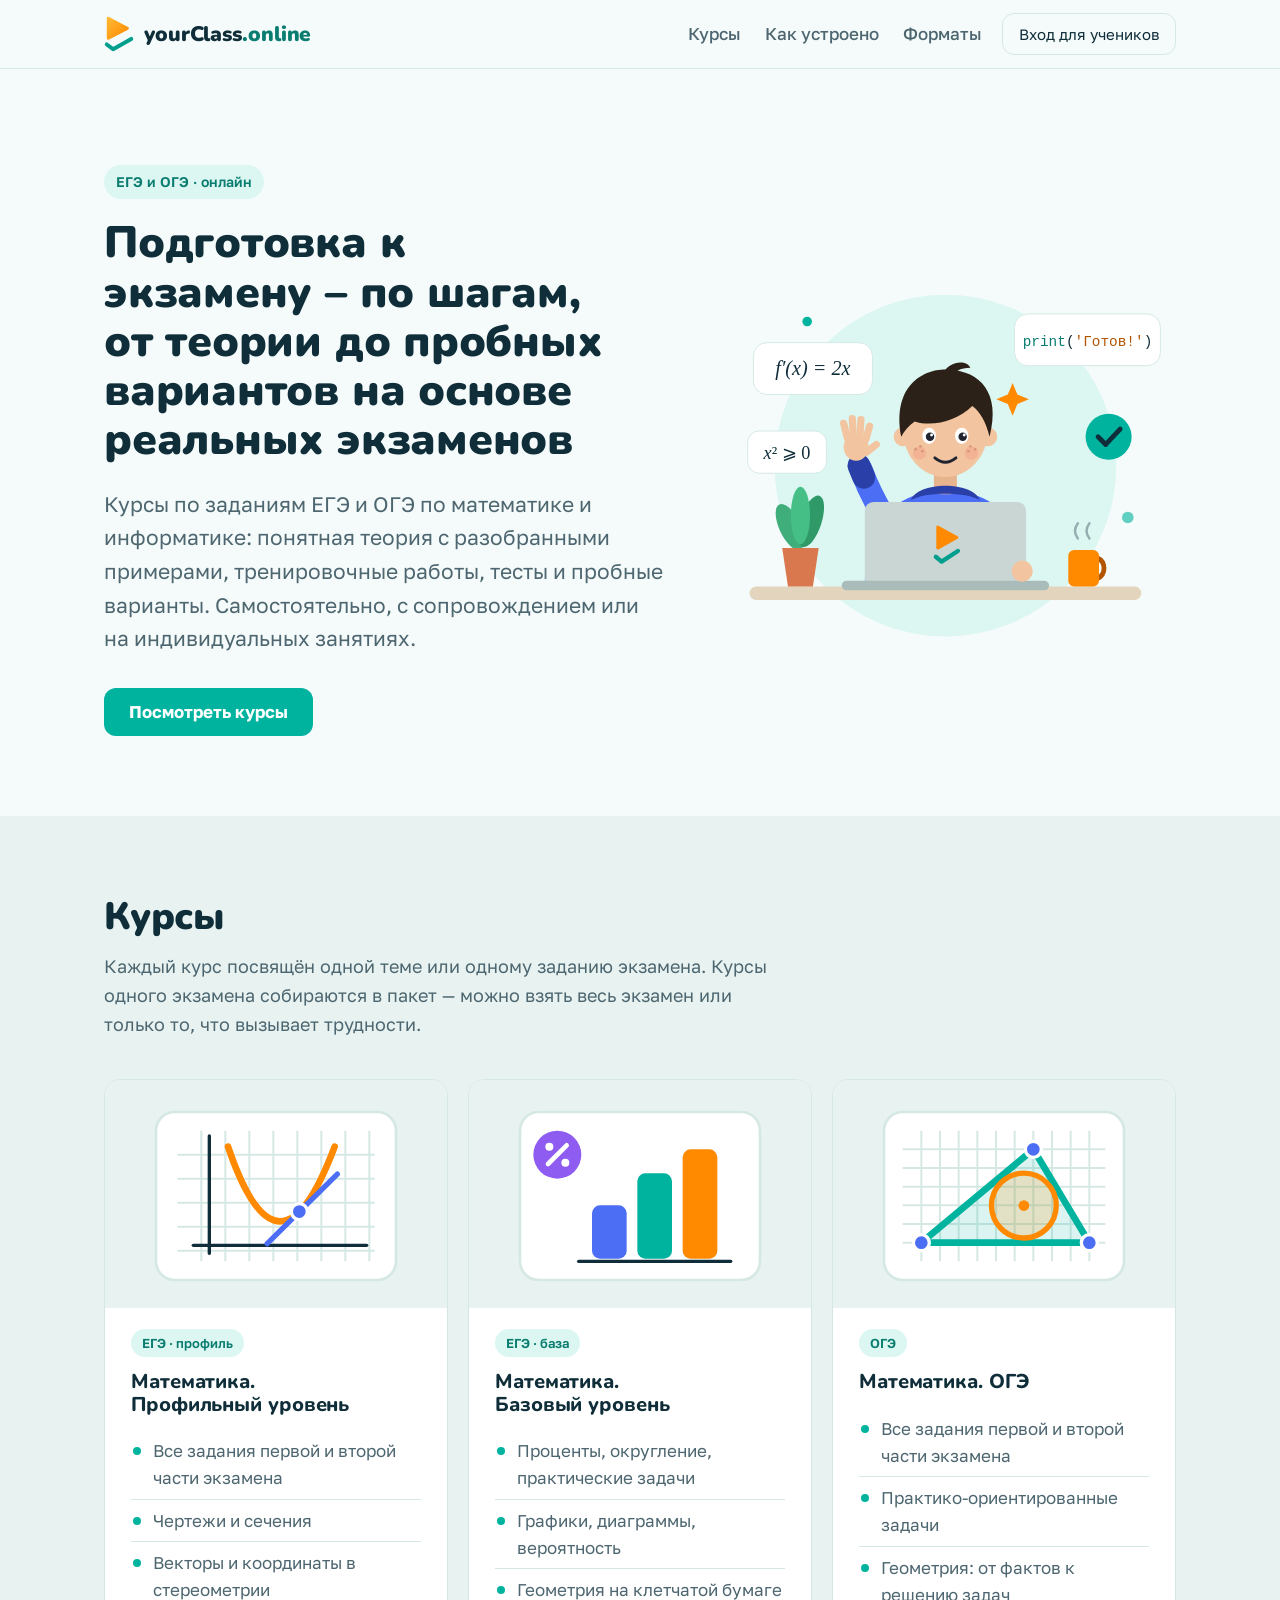
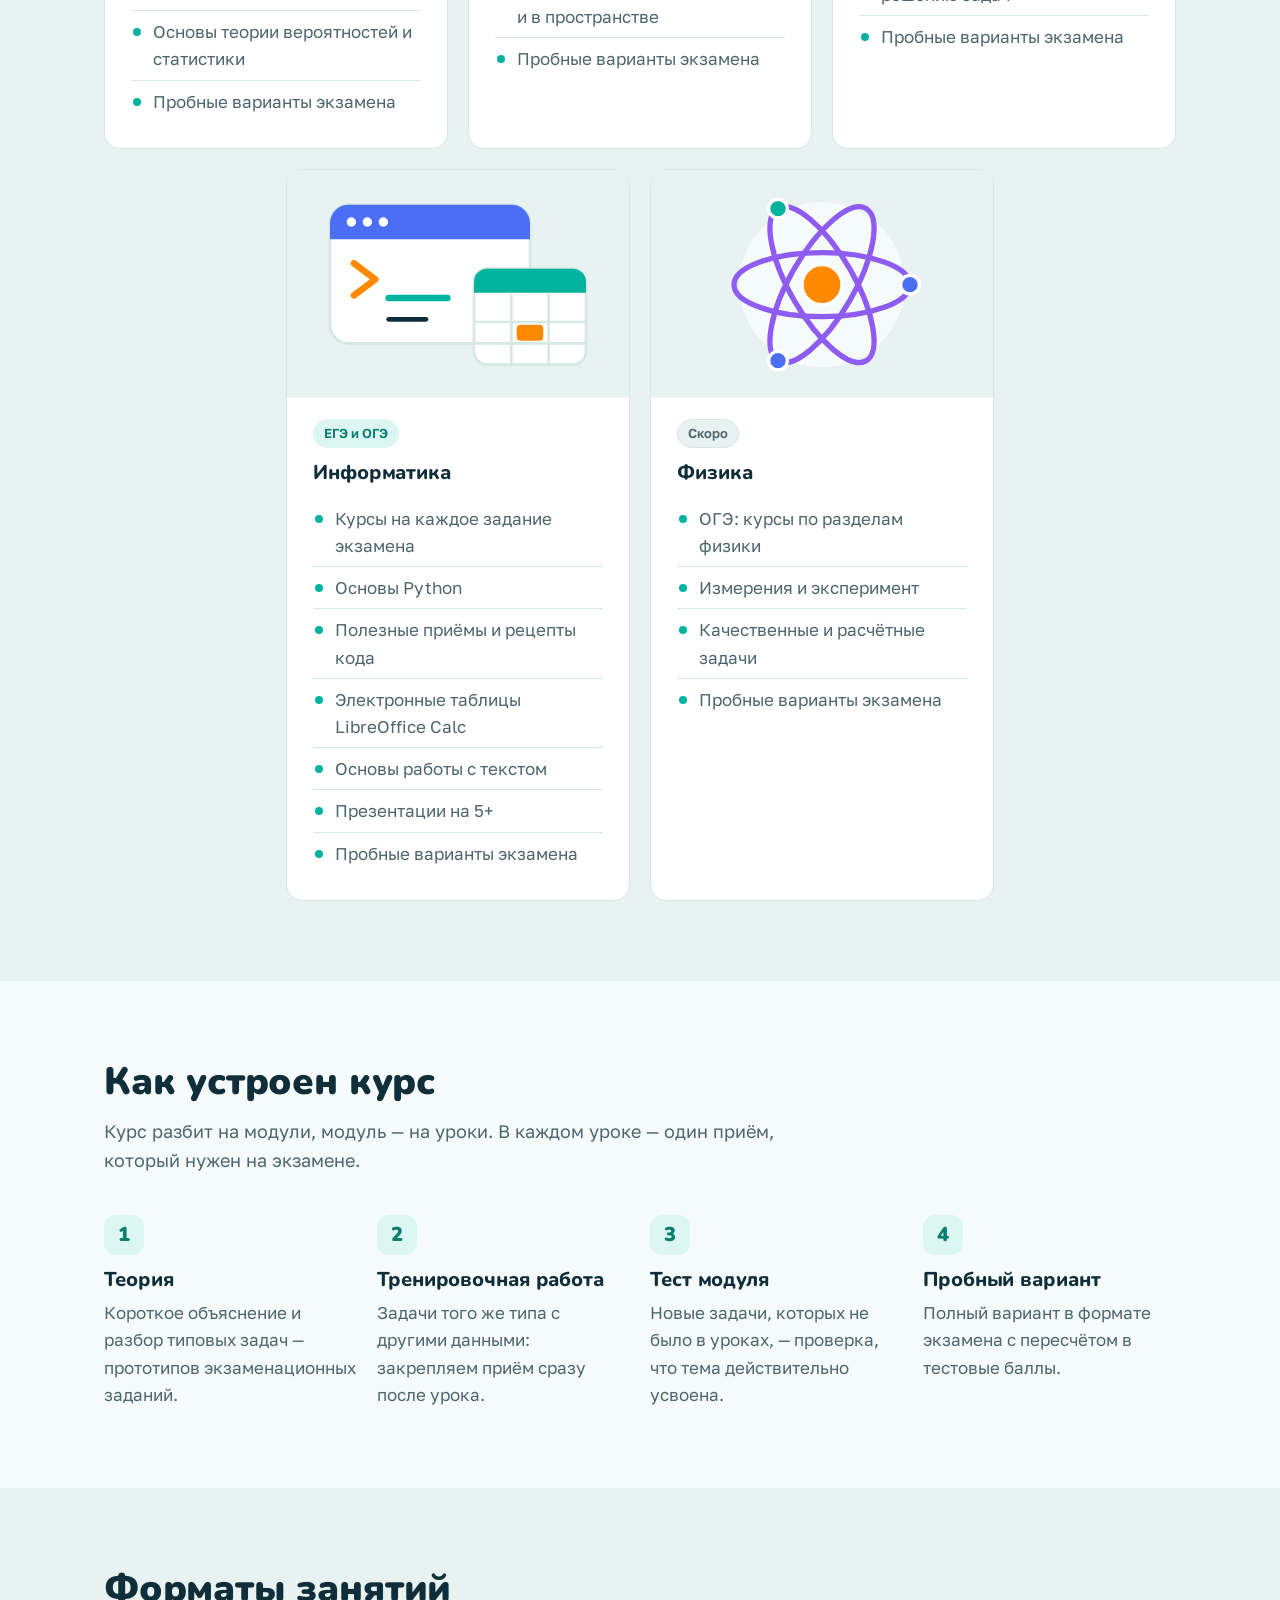
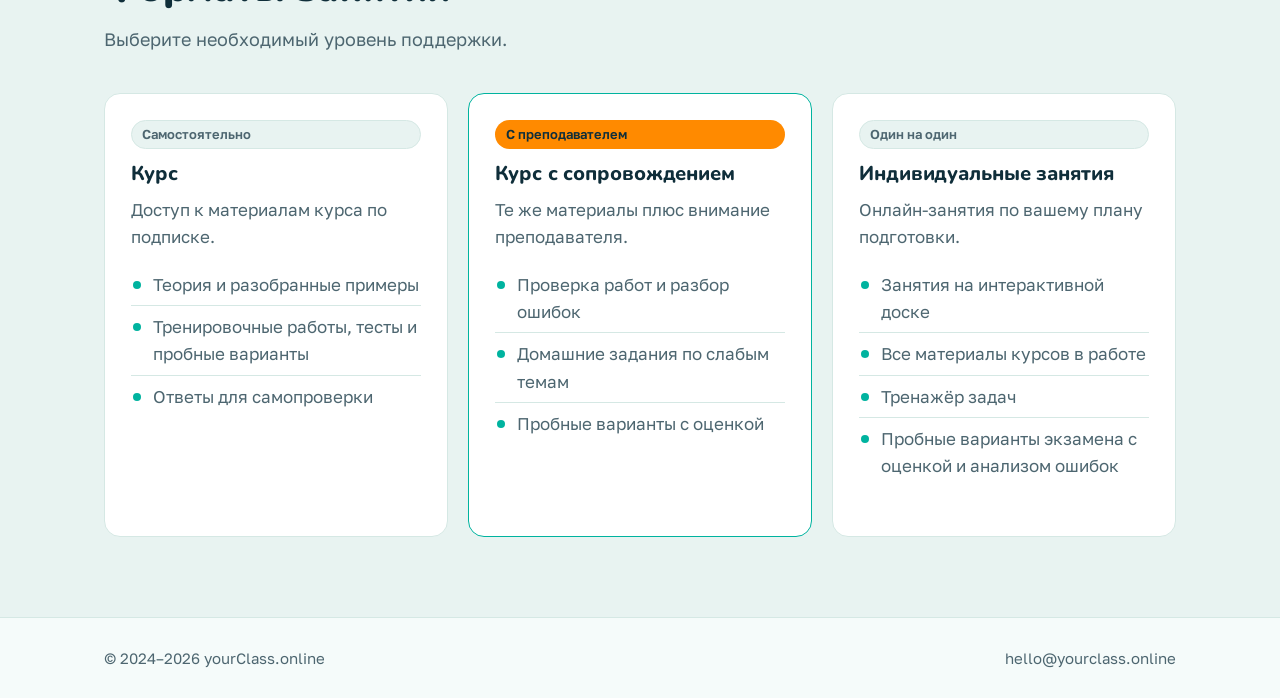
==== commit 23d071a1: "Мальчик: прежняя улыбка Co-Authored-By: Claude Sonnet 5.5 <noreply@anthropic.com>" ====
--- a/index.html
+++ b/index.html
@@ -251,9 +251,7 @@
         <circle cx="213" cy="223" r="7" fill="#f4a38a" opacity=".55"/>
         <circle cx="267" cy="223" r="7" fill="#f4a38a" opacity=".55"/>
         <g fill="#c98c6a" opacity=".75"><circle cx="209" cy="219" r="1.3"/><circle cx="214" cy="216" r="1.3"/><circle cx="216" cy="221" r="1.3"/><circle cx="271" cy="219" r="1.3"/><circle cx="266" cy="216" r="1.3"/><circle cx="264" cy="221" r="1.3"/></g>
-        <path d="M228 225 Q240 244 252 225 Z" fill="#8c2f39" stroke="#8c2f39" stroke-width="2" stroke-linejoin="round"/>
-        <path d="M233 233 Q240 229 247 233 Q240 240 233 233 Z" fill="#f08080"/>
-        <path d="M229 226 H251" stroke="#fff" stroke-width="2.5" stroke-linecap="round"/>
+        <path d="M229 228 Q240 237 251 228" fill="none" stroke="#1f2430" stroke-width="3" stroke-linecap="round"/>
         <!-- ноутбук -->
         <rect x="156" y="274" width="168" height="88" rx="9" fill="var(--ill-laptop)"/>
         <path d="M232 300 V322 L252 311 Z" fill="var(--accent)" stroke="var(--accent)" stroke-width="3" stroke-linejoin="round"/>
@@ -438,7 +436,7 @@
     <form id="login-form" autocomplete="off" novalidate>
       <label class="field"><span>ID ученика</span><input name="u" type="text" autocomplete="off" autocapitalize="off" spellcheck="false"></label>
       <label class="field"><span>Пароль</span><input name="p" type="password" autocomplete="off"></label>
-      <button class="btn btn-primary" type="submit">Войти</button>
+      <button class="btn btn-primary btn-white" type="submit">Войти</button>
     </form>
     <div class="notice" id="login-notice" role="status">Неверный идентификатор или пароль. Введите данные, полученные от преподавателя.</div>
   </div>
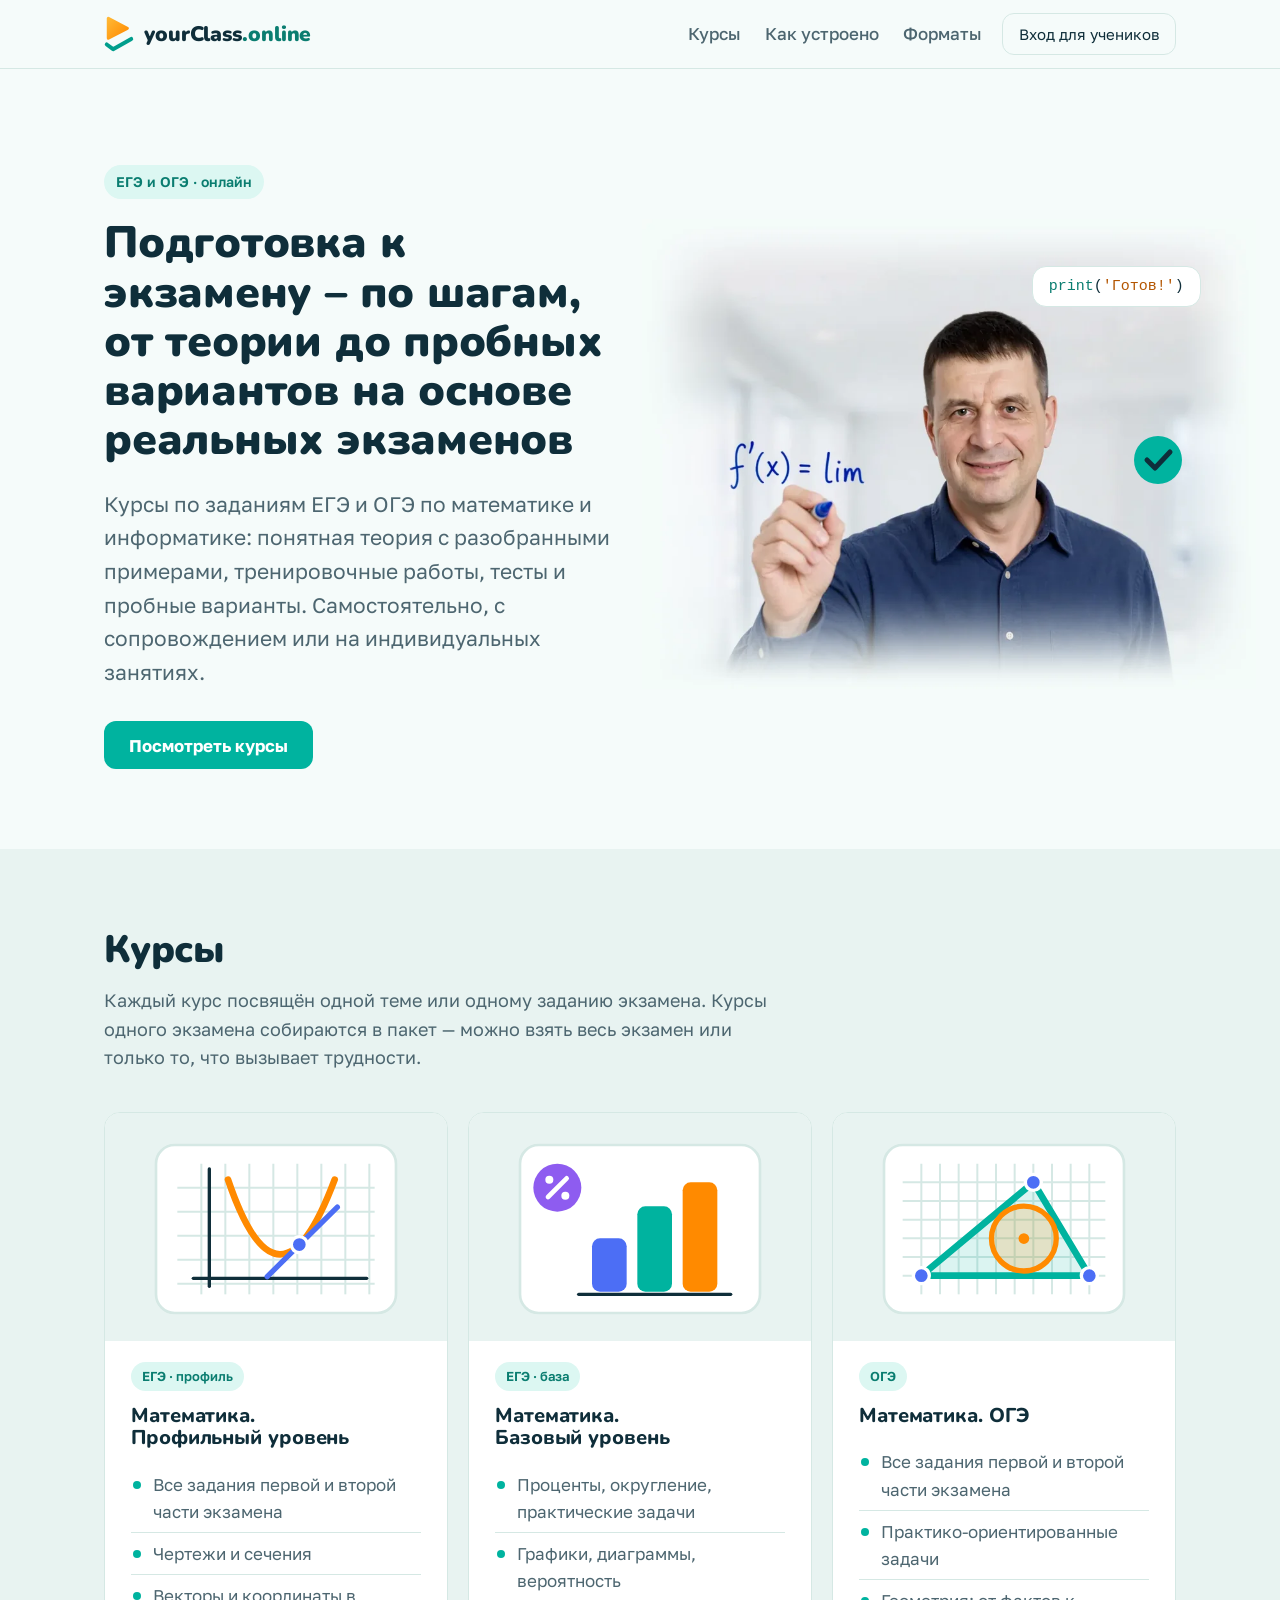
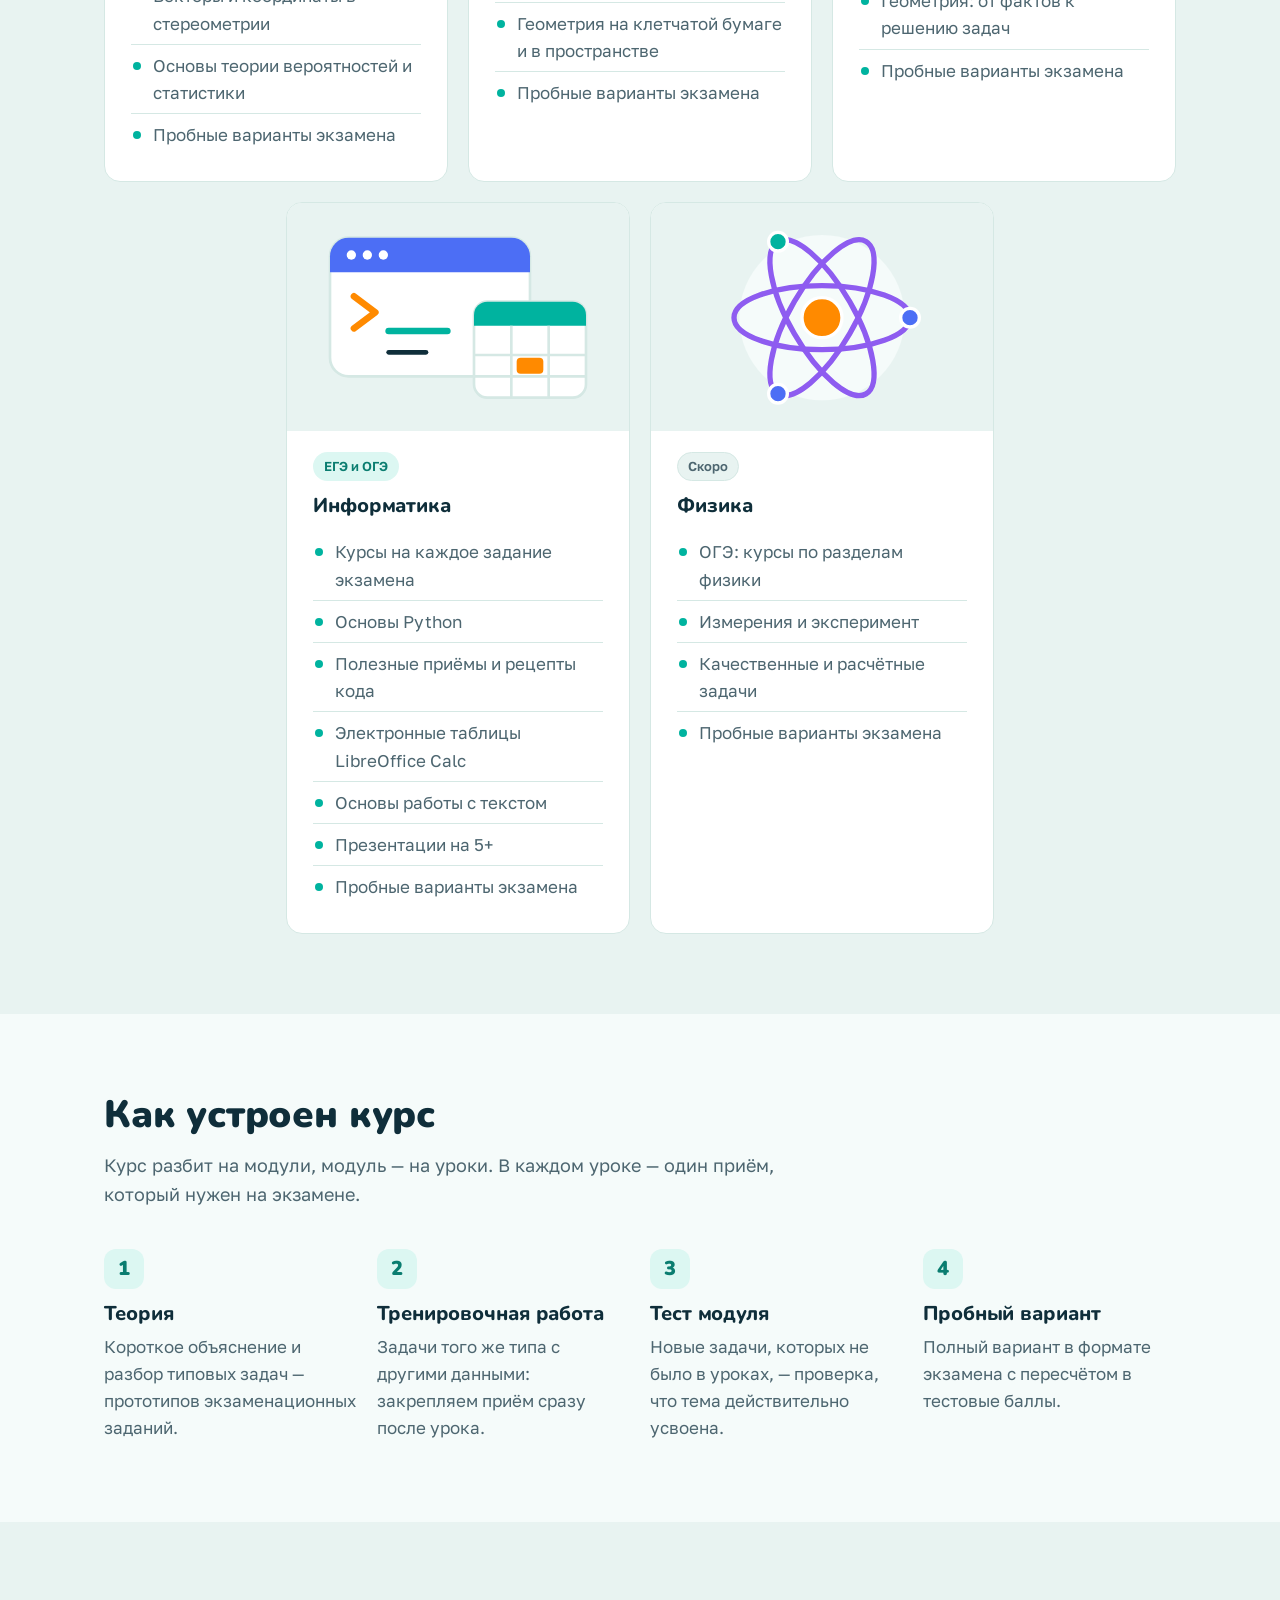
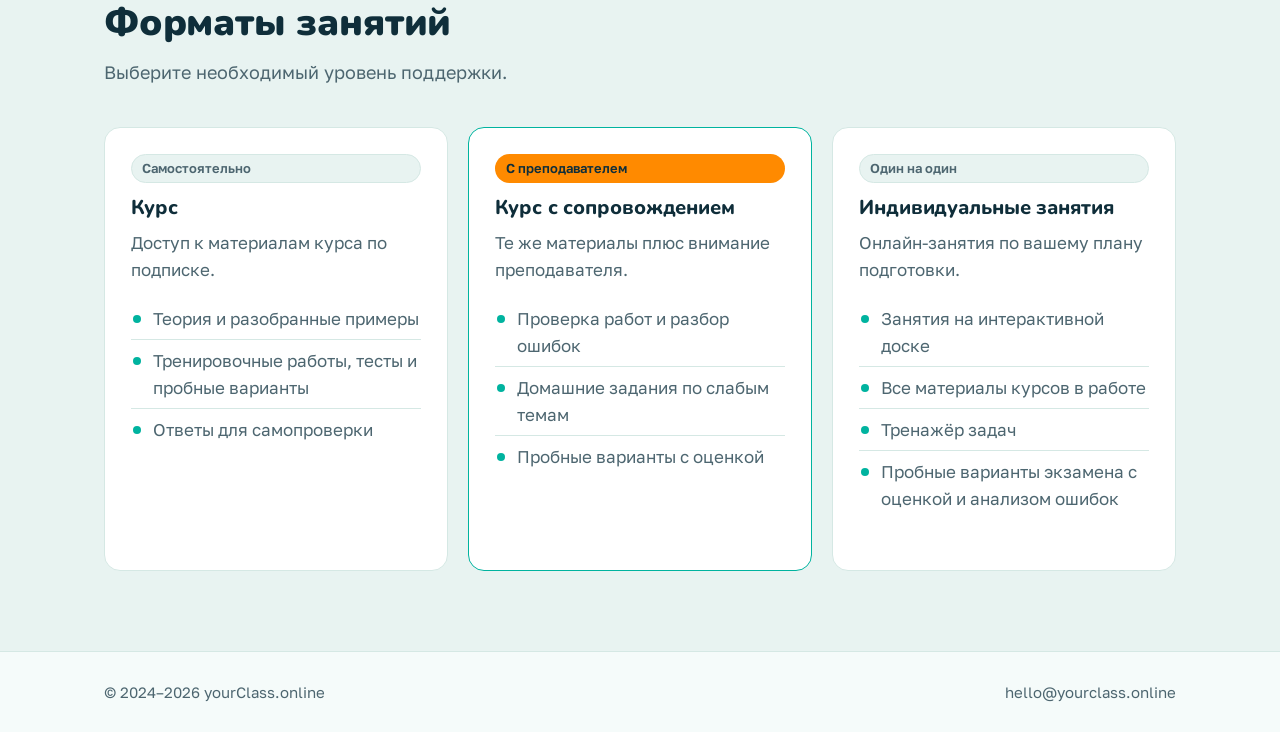
==== commit a5c74067: "Фото преподавателя вместо иллюстрации в первом экране Co-Authored-By: Claude Opus 5.5 <noreply@anthr" ====
--- a/index.html
+++ b/index.html
@@ -83,22 +83,35 @@
 
 /* hero */
 .hero{padding:96px 0 80px; position:relative; overflow:hidden}
-.hero .wrap{display:grid; grid-template-columns:1.1fr .9fr; gap:48px; align-items:center}
+.hero .wrap{display:grid; grid-template-columns:1fr 1fr; column-gap:48px; align-items:start}
+/* левая колонка раскладывается по строкам сетки: фото занимает строки заголовка и абзаца */
+.hero .wrap > div:first-child{display:contents}
+.hero .eyebrow,.hero h1,.hero p.lead,.hero .cta{grid-column:1; position:relative; z-index:1}
+.hero .eyebrow{justify-self:start}
+.hero .cta{margin-top:32px}
 .eyebrow{display:inline-block; padding:6px 12px; border-radius:999px; background:var(--brand-soft);
   color:var(--brand-strong); font-weight:600; font-size:14px; margin-bottom:20px}
-.hero p.lead{font-size:clamp(18px,2vw,21px); color:var(--muted); margin:22px 0 32px; max-width:34em}
+.hero p.lead{font-size:clamp(18px,2vw,21px); color:var(--muted); margin:22px 0 0; max-width:34em}
 .cta{display:flex; flex-wrap:wrap; gap:12px}
-.hero-art{justify-self:center; width:100%; max-width:480px; height:auto; overflow:visible}
+.hero-photo{position:relative; margin:0; grid-column:2; grid-row:2 / 4; align-self:stretch}
+/* на широком экране высота фото = высоте левой колонки; лишнее уходит вправо (не дальше 80 px за колонку) */
+.ph{position:absolute; top:0; bottom:0; right:calc(-1 * min(80px, (100vw - min(100vw, var(--max))) / 2 + 24px)); aspect-ratio:960/735}
+.ph img{display:block; width:100%; height:100%}
+.chip{position:absolute; background:var(--surface); border:1px solid var(--line); border-radius:14px}
+.chip.code{top:10%; right:9%; padding:12px 16px; font:15px/1 Menlo,Consolas,monospace; color:var(--text)}
+.chip .kw{color:var(--brand-strong)} .chip .str{color:var(--accent-strong)}
+.chip.ok{top:46%; right:12%; width:48px; height:48px; border:0; background:none}
 .float{animation:bob 6s ease-in-out infinite}
 .f2{animation-delay:-2s}.f3{animation-delay:-4s}
 @keyframes bob{0%,100%{transform:translateY(0)}50%{transform:translateY(-8px)}}
-.wave{transform-box:view-box; transform-origin:184px 302px; animation:wave 2.4s ease-in-out infinite}
-@keyframes wave{0%,40%,100%{transform:rotate(0)}10%,30%{transform:rotate(-8deg)}20%{transform:rotate(4deg)}}
-@media (prefers-reduced-motion:reduce){.float,.wave{animation:none}}
+@media (prefers-reduced-motion:reduce){.float{animation:none}}
 @media (max-width:860px){
   .hero{padding:48px 0 56px}
-  .hero .wrap{grid-template-columns:1fr; gap:32px}
-  .hero-art{max-width:380px}
+  .hero .wrap{grid-template-columns:1fr}
+  .hero-photo{grid-column:1; grid-row:auto; margin-top:32px; max-width:520px; justify-self:center; width:100%}
+  .ph{position:relative; right:auto; top:auto; bottom:auto; width:100%}
+  .chip.code{top:3%; right:4%; padding:9px 12px; font-size:13px}
+  .chip.ok{right:6%}
 }
 
 /* sections */
@@ -204,78 +217,13 @@
           <a class="btn btn-primary btn-white" href="#courses">Посмотреть курсы</a>
         </div>
       </div>
-      <svg class="hero-art" viewBox="0 0 480 440" role="img" aria-label="Ученик занимается за ноутбуком">
-        <defs>
-        </defs>
-        <circle cx="240" cy="236" r="178" fill="var(--brand-soft)"/>
-        <circle cx="96" cy="86" r="5" fill="var(--brand)"/>
-        <circle cx="430" cy="290" r="6" fill="var(--brand)" opacity=".6"/>
-        <path d="M310 150 l5 12 12 5 -12 5 -5 12 -5 -12 -12 -5 12 -5z" fill="var(--accent)"/>
-        <!-- стол -->
-        <rect x="36" y="362" width="408" height="14" rx="7" fill="var(--ill-desk)"/>
-        <!-- растение -->
-        <ellipse cx="78" cy="300" rx="11" ry="26" fill="#3fae7a" transform="rotate(-25 78 300)"/>
-        <ellipse cx="100" cy="294" rx="11" ry="28" fill="#2f9a68" transform="rotate(18 100 294)"/>
-        <ellipse cx="89" cy="288" rx="10" ry="30" fill="#46bf86"/>
-        <path d="M70 322 H108 L102 362 H76 Z" fill="#d9784f"/>
-        <!-- кружка -->
-        <path d="M398 332 a12 12 0 0 1 0 22" fill="none" stroke="var(--accent-strong)" stroke-width="5"/>
-        <rect x="368" y="324" width="32" height="38" rx="6" fill="var(--accent)"/>
-        <path d="M378 312 q-6 -8 0 -16 M390 312 q-6 -8 0 -16" fill="none" stroke="var(--muted)" stroke-width="2.5" stroke-linecap="round" opacity=".5"/>
-        <!-- ученик -->
-        <!-- поднятая рука машет -->
-        <g class="wave">
-        <path d="M184 302 Q164 272 152 240" fill="none" stroke="var(--ill-hoodie)" stroke-width="24" stroke-linecap="round"/>
-        <path d="M155 248 L150 236" stroke="var(--ill-hoodie-dark)" stroke-width="24" stroke-linecap="round"/>
-        <g stroke="#f2c5a0" stroke-width="7.5" stroke-linecap="round">
-          <path d="M138 208 L134 192"/><path d="M144 205 L143 187"/><path d="M151 205 L152 188"/><path d="M157 209 L161 195"/><path d="M158 222 L168 214"/>
-        </g>
-        <ellipse cx="147" cy="217" rx="13" ry="14" fill="#f2c5a0"/>
-        </g>
-        <path d="M156 362 C156 300 184 262 240 262 C296 262 324 300 324 362 Z" fill="var(--ill-hoodie)"/>
-        <rect x="228" y="236" width="24" height="30" rx="8" fill="#e8b48e"/>
-        <path d="M204 272 C212 252 268 252 276 272 C262 263 218 263 204 272 Z" fill="var(--ill-hoodie-dark)"/>
-        <!-- голова -->
-        <circle cx="196" cy="206" r="10" fill="#f2c5a0"/>
-        <circle cx="284" cy="206" r="10" fill="#f2c5a0"/>
-        <ellipse cx="240" cy="200" rx="44" ry="48" fill="#f2c5a0"/>
-        <path d="M194 206 C184 152 218 134 244 136 C276 138 298 160 286 206 C282 190 276 180 268 174 C252 190 226 196 208 190 C202 194 197 200 194 206 Z" fill="#2b2118"/>
-        <path d="M236 142 C244 126 262 126 266 134 C256 134 248 138 244 146 Z" fill="#2b2118"/>
-        <!-- лицо -->
-        <ellipse cx="223" cy="205" rx="7" ry="8.5" fill="#fff"/>
-        <ellipse cx="257" cy="205" rx="7" ry="8.5" fill="#fff"/>
-        <circle cx="224" cy="206" r="4.4" fill="#1f2430"/>
-        <circle cx="258" cy="206" r="4.4" fill="#1f2430"/>
-        <circle cx="225.6" cy="204.2" r="1.5" fill="#fff"/>
-        <circle cx="259.6" cy="204.2" r="1.5" fill="#fff"/>
-        <circle cx="213" cy="223" r="7" fill="#f4a38a" opacity=".55"/>
-        <circle cx="267" cy="223" r="7" fill="#f4a38a" opacity=".55"/>
-        <g fill="#c98c6a" opacity=".75"><circle cx="209" cy="219" r="1.3"/><circle cx="214" cy="216" r="1.3"/><circle cx="216" cy="221" r="1.3"/><circle cx="271" cy="219" r="1.3"/><circle cx="266" cy="216" r="1.3"/><circle cx="264" cy="221" r="1.3"/></g>
-        <path d="M229 228 Q240 237 251 228" fill="none" stroke="#1f2430" stroke-width="3" stroke-linecap="round"/>
-        <!-- ноутбук -->
-        <rect x="156" y="274" width="168" height="88" rx="9" fill="var(--ill-laptop)"/>
-        <path d="M232 300 V322 L252 311 Z" fill="var(--accent)" stroke="var(--accent)" stroke-width="3" stroke-linejoin="round"/>
-        <path d="M230 331 L236 336 L253 325" fill="none" stroke="var(--logo-chk)" stroke-width="4.5" stroke-linecap="round" stroke-linejoin="round"/>
-        <rect x="132" y="356" width="216" height="10" rx="5" fill="var(--ill-laptop-edge)"/>
-        <circle cx="320" cy="346" r="11" fill="#f2c5a0"/>
-        <!-- карточки -->
-        <g class="float f1">
-          <rect x="40" y="108" width="124" height="54" rx="14" fill="var(--surface)" stroke="var(--line)"/>
-          <text x="102" y="142" text-anchor="middle" font-family="'STIX Two Math','Cambria Math',Georgia,serif" font-style="italic" font-size="21" fill="var(--text)">f′(x) = 2x</text>
-        </g>
-        <g class="float f2">
-          <rect x="312" y="78" width="152" height="54" rx="14" fill="var(--surface)" stroke="var(--line)"/>
-          <text x="388" y="111" text-anchor="middle" font-family="Menlo,Consolas,monospace" font-size="15" fill="var(--text)"><tspan fill="var(--brand-strong)">print</tspan>(<tspan fill="var(--accent-strong)">'Готов!'</tspan>)</text>
-        </g>
-        <g class="float f3">
-          <circle cx="410" cy="206" r="24" fill="var(--brand)"/>
-          <path d="M399 206 l8 8 15 -16" fill="none" stroke="var(--on-brand)" stroke-width="5" stroke-linecap="round" stroke-linejoin="round"/>
-        </g>
-        <g class="float f2">
-          <rect x="34" y="200" width="82" height="44" rx="12" fill="var(--surface)" stroke="var(--line)"/>
-          <text x="75" y="229" text-anchor="middle" font-family="'STIX Two Math','Cambria Math',Georgia,serif" font-size="19" fill="var(--text)"><tspan font-style="italic">x</tspan>² ⩾ 0</text>
-        </g>
-      </svg>
+      <figure class="hero-photo">
+        <div class="ph">
+          <img src="teacher.webp?v=2" width="960" height="735" alt="Преподаватель пишет формулу производной" fetchpriority="high">
+          <div class="chip code float f2"><span class="kw">print</span>(<span class="str">'Готов!'</span>)</div>
+          <div class="chip ok float f3" aria-hidden="true"><svg viewBox="0 0 48 48"><circle cx="24" cy="24" r="24" fill="var(--brand)"/><path d="M13 24l8 8 15-16" fill="none" stroke="var(--on-brand)" stroke-width="5" stroke-linecap="round" stroke-linejoin="round"/></svg></div>
+          </div>
+      </figure>
     </div>
   </section>
 
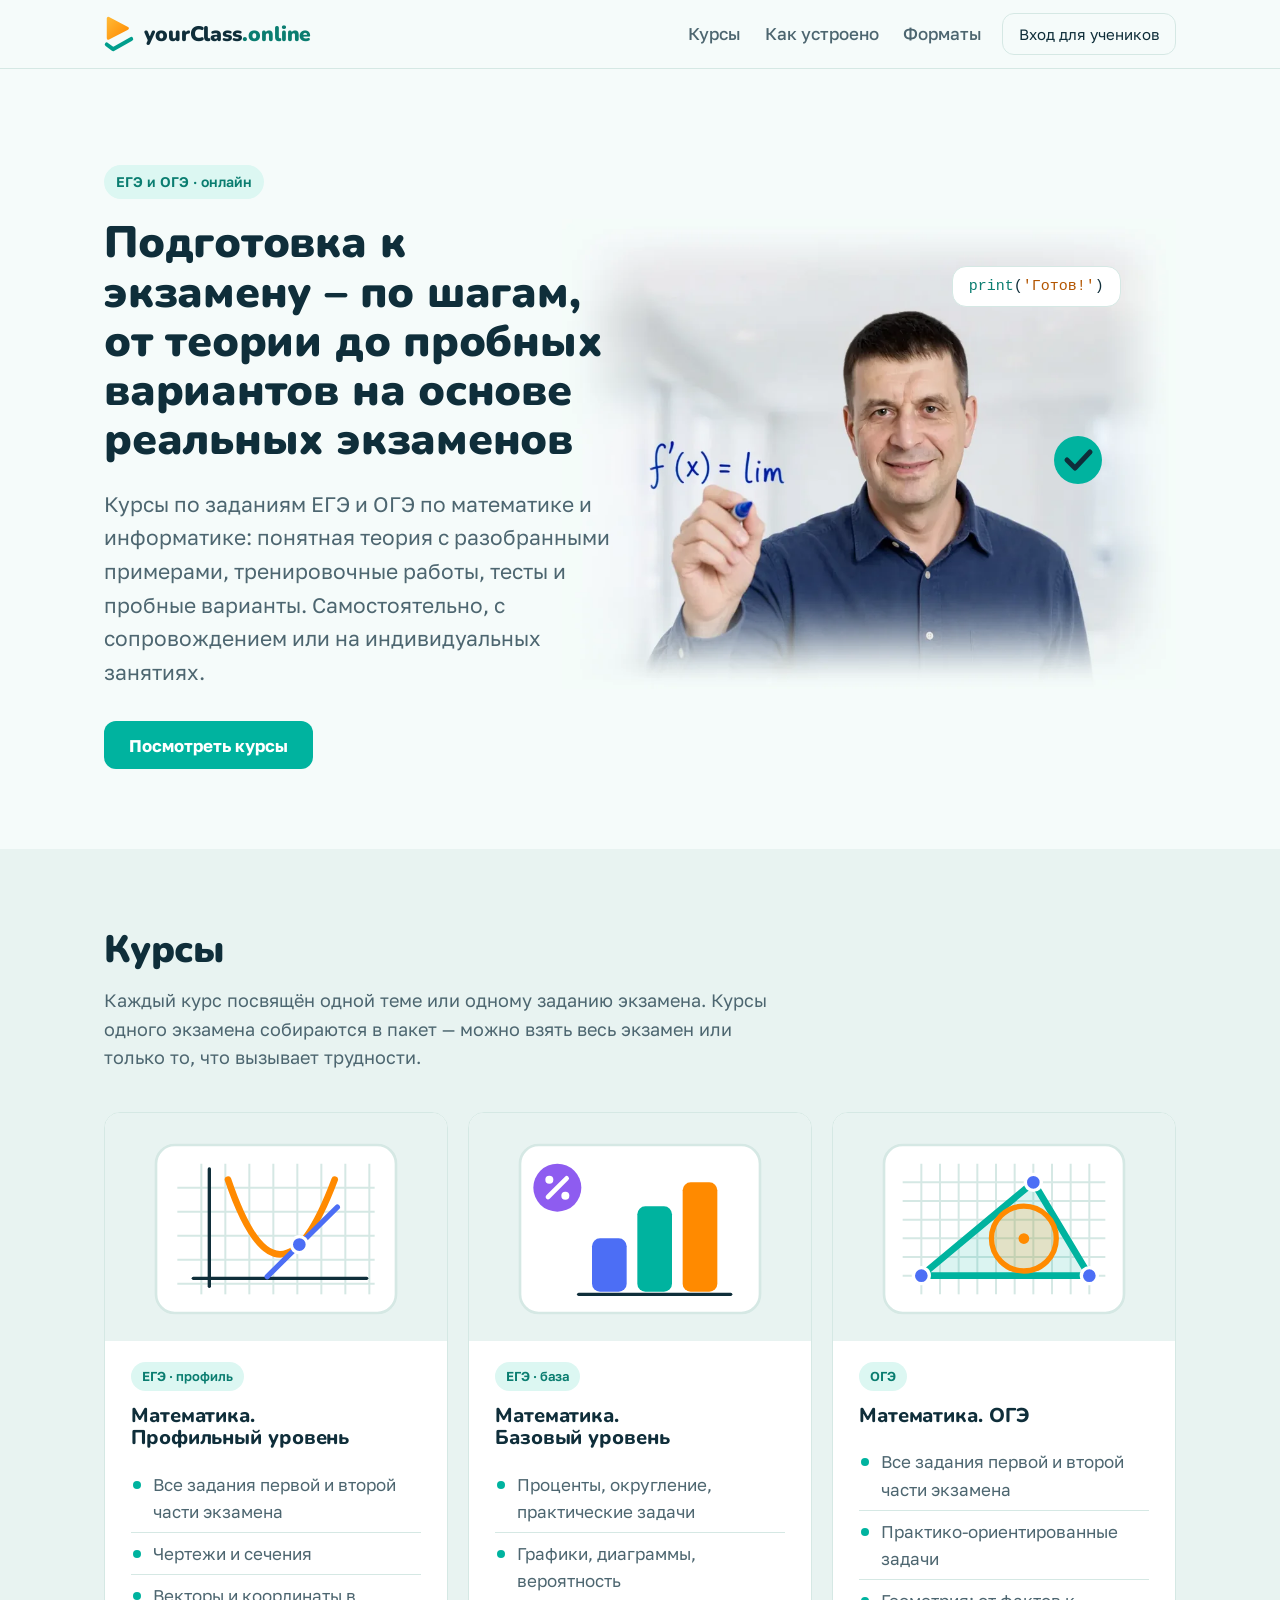
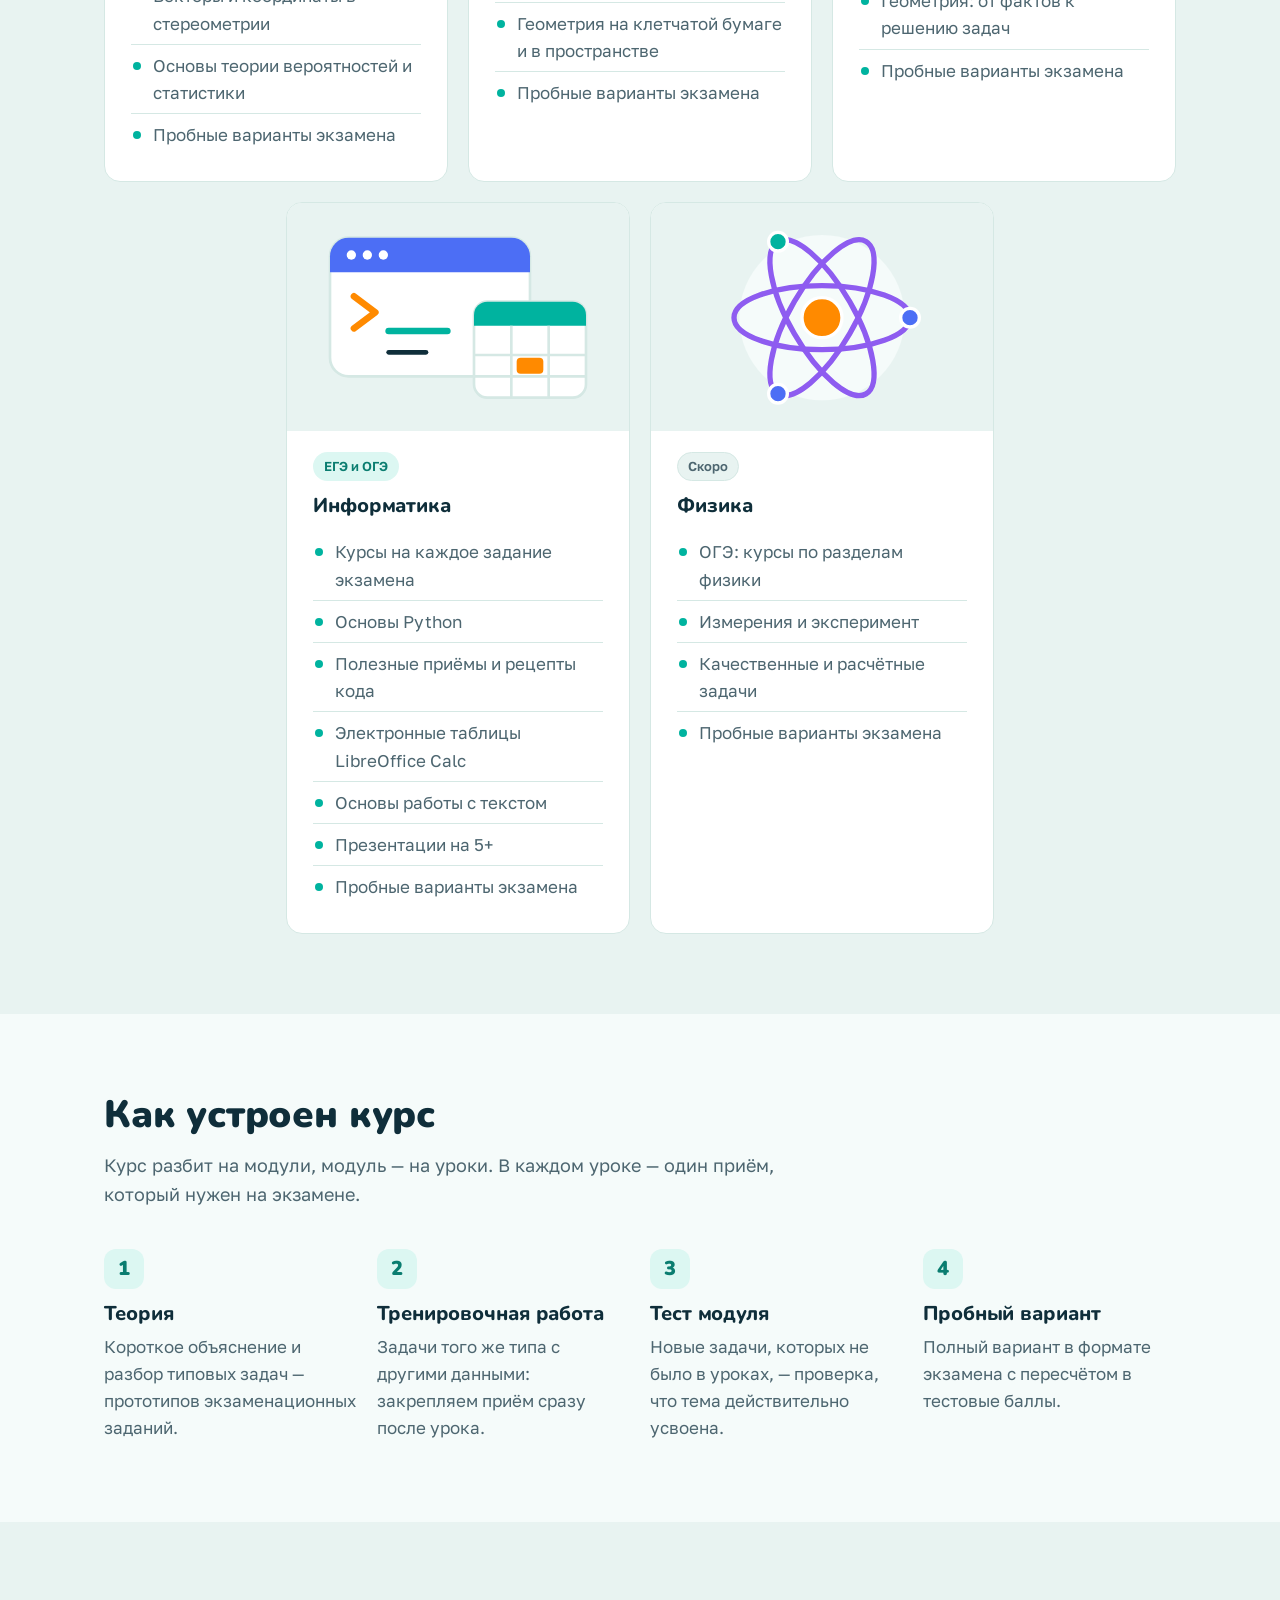
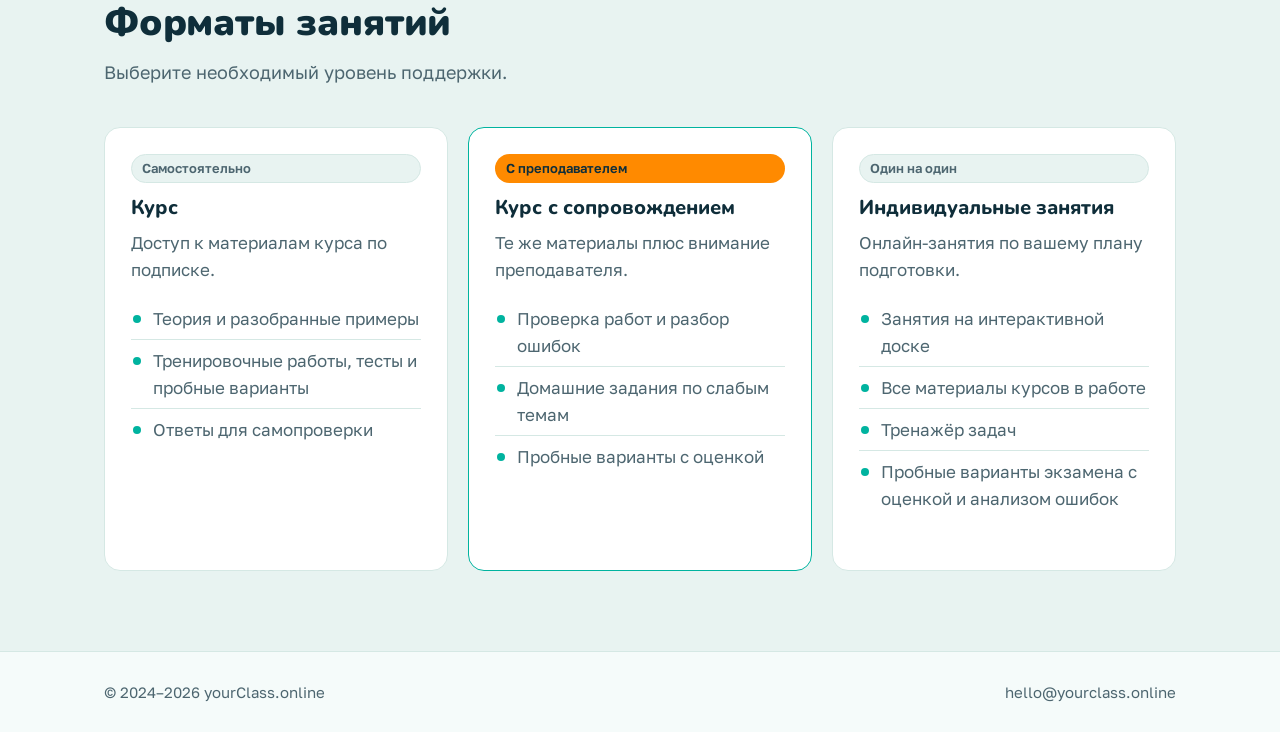
==== commit 375ae7d5: "Фото выровнено по правому краю сетки Co-Authored-By: Claude Opus 5.5 <noreply@anthropic.com>" ====
--- a/index.html
+++ b/index.html
@@ -94,8 +94,8 @@
 .hero p.lead{font-size:clamp(18px,2vw,21px); color:var(--muted); margin:22px 0 0; max-width:34em}
 .cta{display:flex; flex-wrap:wrap; gap:12px}
 .hero-photo{position:relative; margin:0; grid-column:2; grid-row:2 / 4; align-self:stretch}
-/* на широком экране высота фото = высоте левой колонки; лишнее уходит вправо (не дальше 80 px за колонку) */
-.ph{position:absolute; top:0; bottom:0; right:calc(-1 * min(80px, (100vw - min(100vw, var(--max))) / 2 + 24px)); aspect-ratio:960/735}
+/* на широком экране высота фото = высоте левой колонки; правый край — по сетке (как у карточек курсов), лишнее уходит под текст */
+.ph{position:absolute; top:0; bottom:0; right:0; aspect-ratio:960/735}
 .ph img{display:block; width:100%; height:100%}
 .chip{position:absolute; background:var(--surface); border:1px solid var(--line); border-radius:14px}
 .chip.code{top:10%; right:9%; padding:12px 16px; font:15px/1 Menlo,Consolas,monospace; color:var(--text)}
